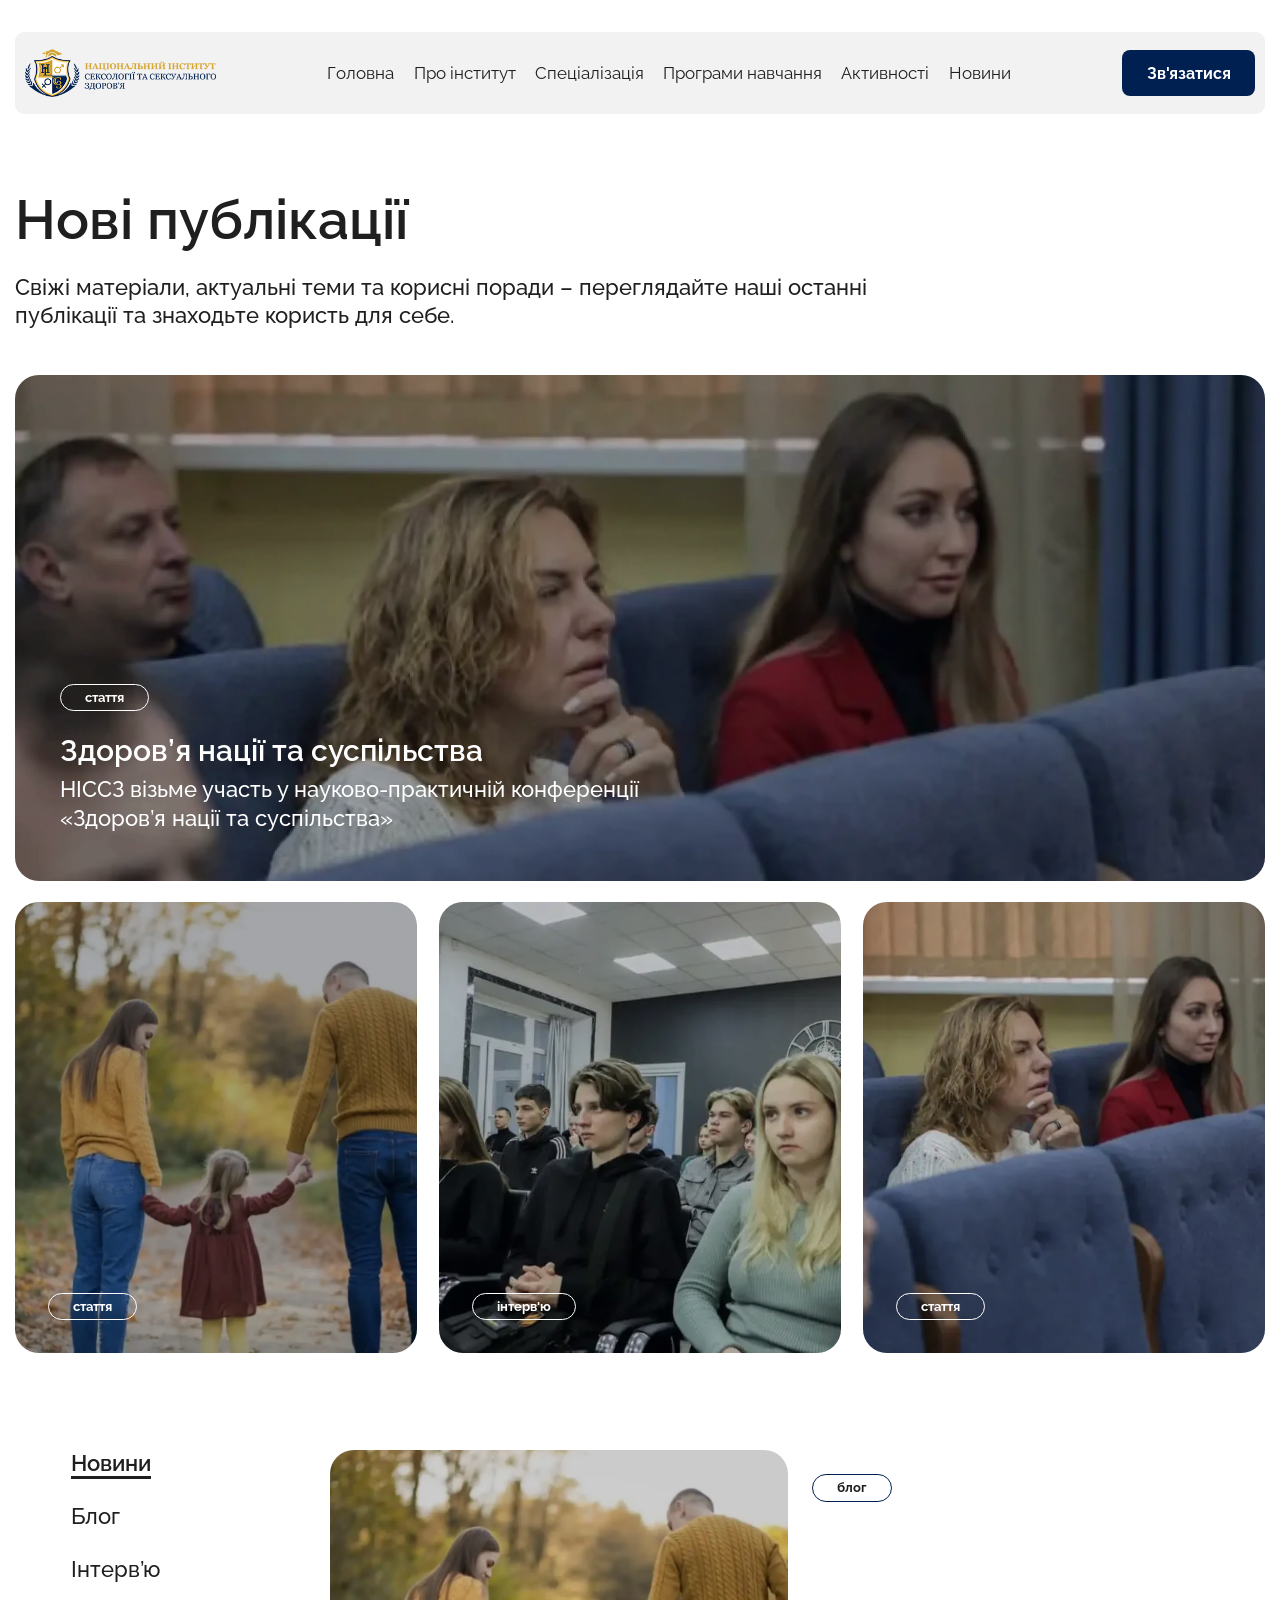
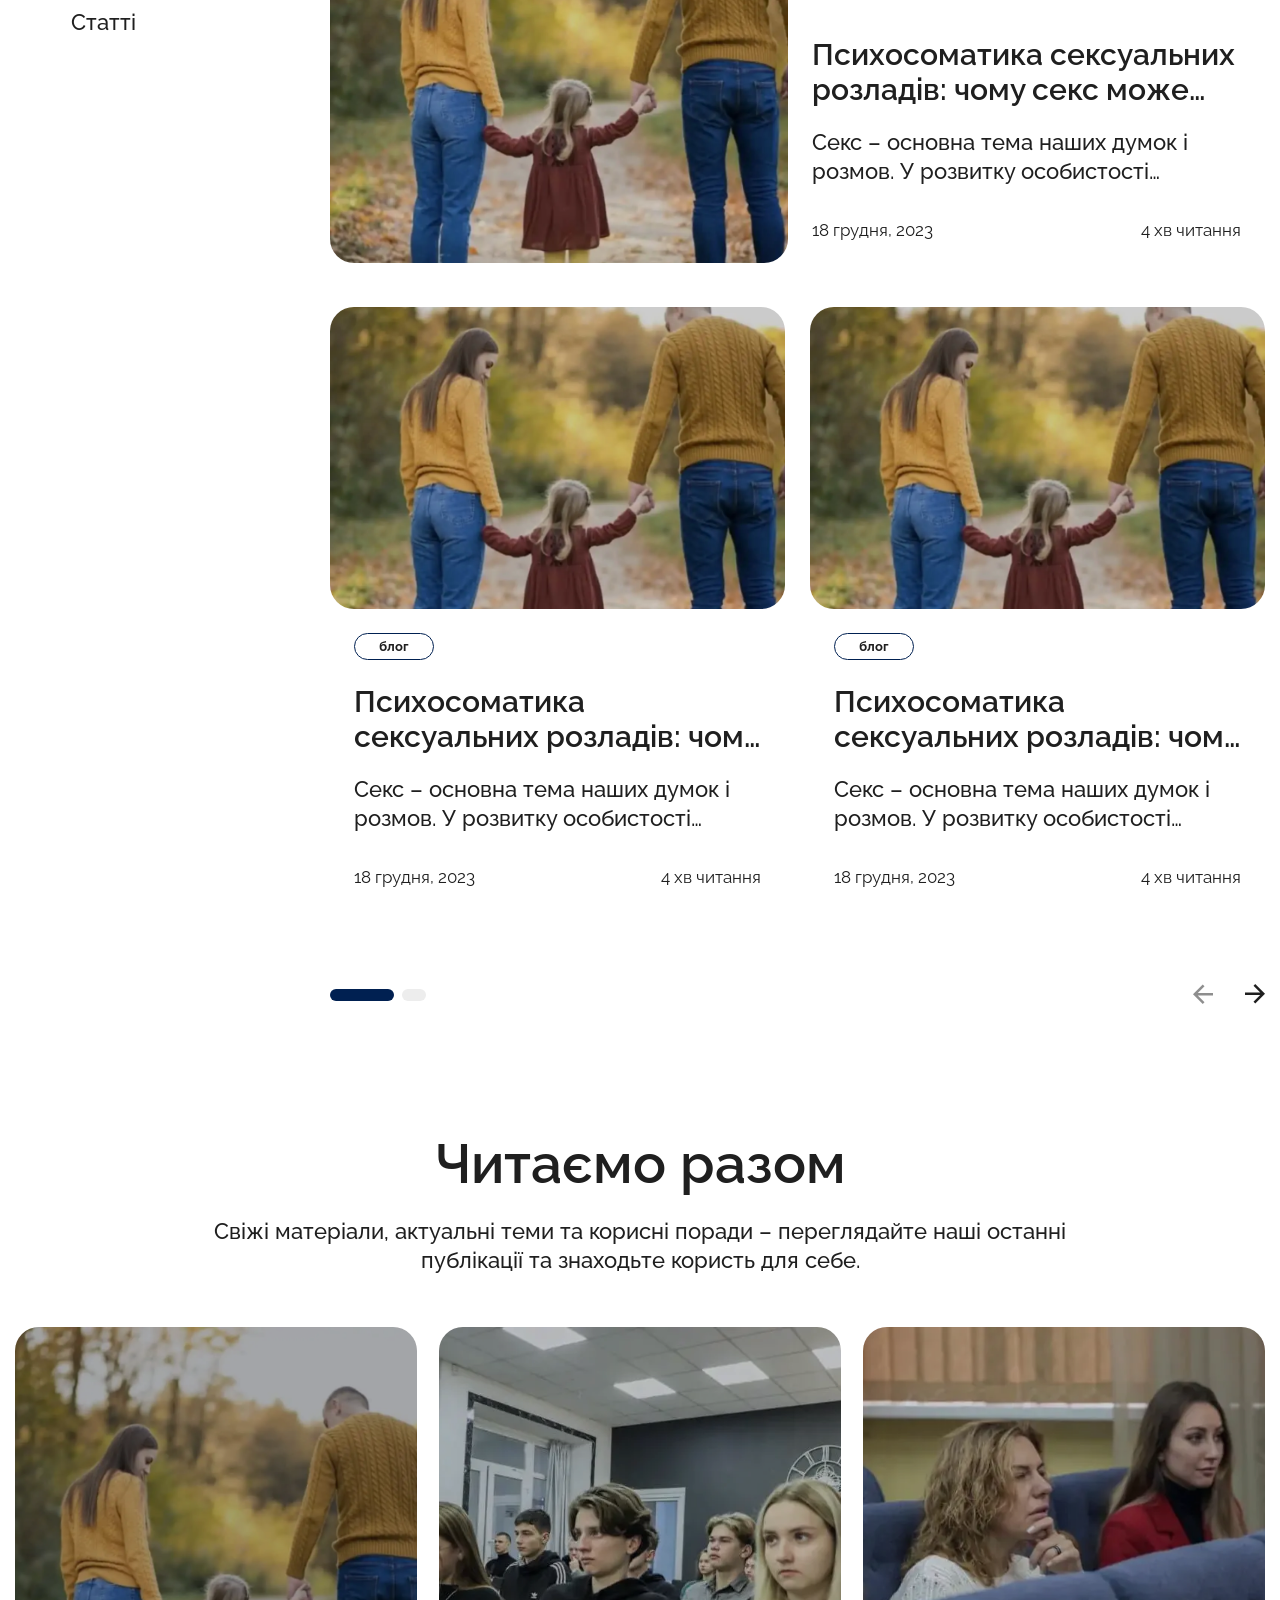
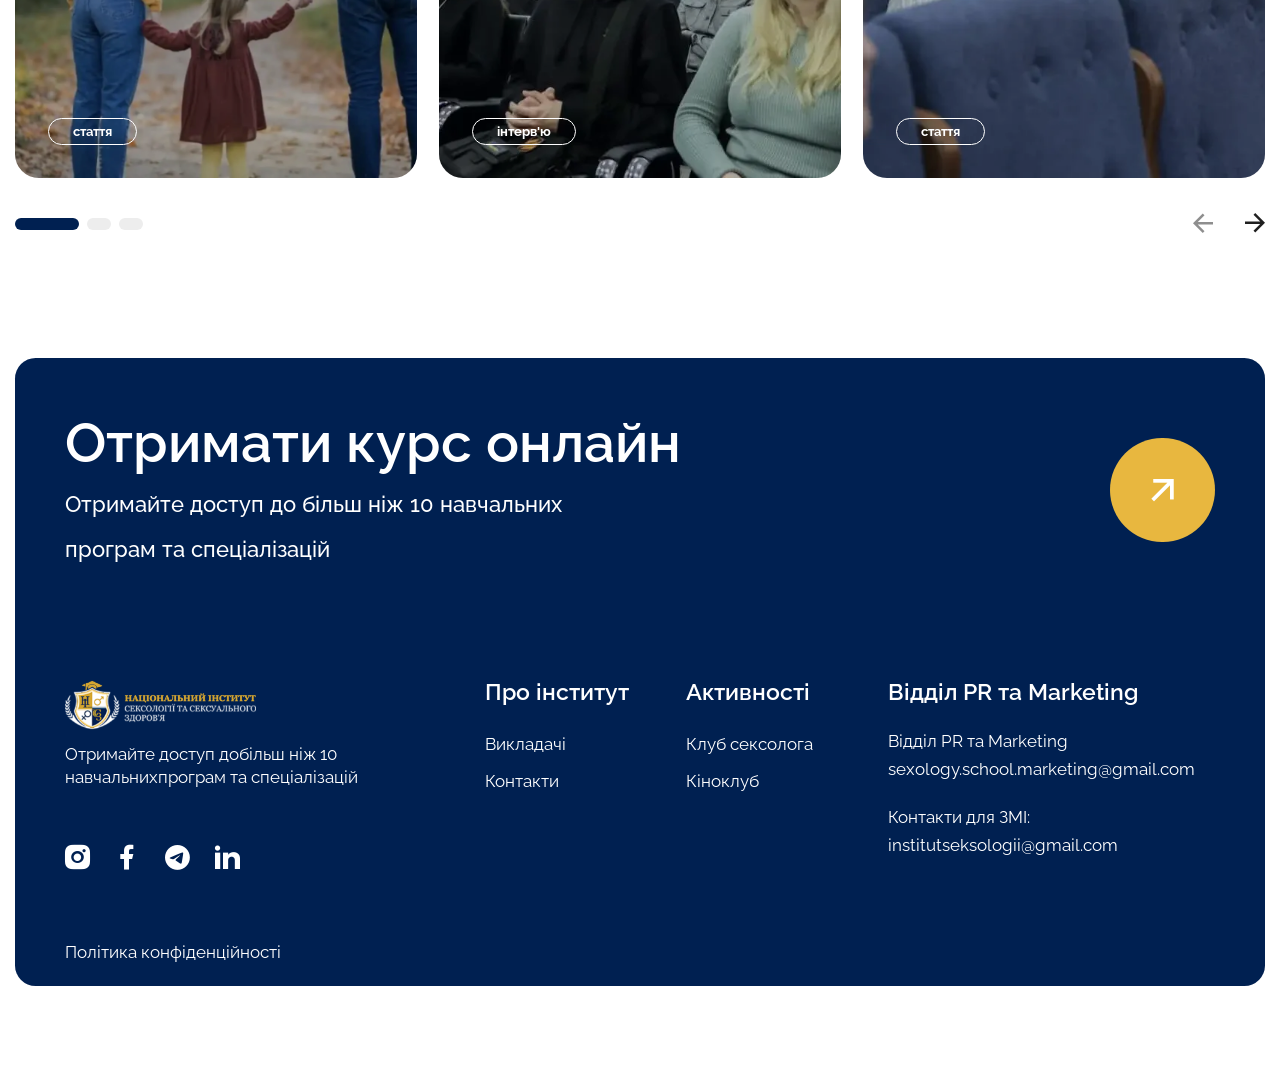
==== general-news.html @ f030a3d9 "Add files via upload" ====
<!DOCTYPE html>
<html lang="uk">

<head>
	<title>Загальні Новини - НАЦІОНАЛЬНИЙ ІНСТИТУТ СЕКСОЛОГІЇ ТА СЕКСУАЛЬНОГО ЗДОРОВЯ</title>
	<meta charset="UTF-8">
	<meta name="format-detection" content="telephone=no">
	<style>
		body {
			opacity: 0;
		}
	</style>
	<link rel="stylesheet" href="css/style.min.css?_v=20250204233136">
	<link rel="shortcut icon" href="favicon.ico">
	<!-- <meta name="robots" content="noindex, nofollow"> -->
	<meta name="viewport" content="width=device-width, initial-scale=1.0">

	<meta name="description" content="Хто ми? Національний Інститут сексології та сексуального здоров`я Про нас Категорії ТОП Спеціалізацій Всі курси Українська школа сексології 15 модулів Переглянути Школа психологічної та сексуальної реабілітації військових 15 модулів Переглянути Школа дитячої та підліткової сексології 8 модулів Переглянути Школа статевого виховання 4 модулі Переглянути Школа парного Консультування 5 модулів Переглянути Школа Тренерів Intim Wellness 5...">
	<meta name="keywords" content="здоров`я, навчання">

	<meta property="og:image" content="img/hero/02.webp">
	<meta property="og:title" content="Головна - НАЦІОНАЛЬНИЙ ІНСТИТУТ СЕКСОЛОГІЇ ТА СЕКСУАЛЬНОГО ЗДОРОВЯ">
	<meta property="og:description" content="Хто ми? Національний Інститут сексології та сексуального здоров`я Про нас Категорії ТОП Спеціалізацій Всі курси Українська школа сексології 15 модулів Переглянути Школа психологічної та сексуальної реабілітації військових 15 модулів Переглянути Школа дитячої та підліткової сексології 8 модулів Переглянути Школа статевого виховання 4 модулі Переглянути Школа парного Консультування 5 модулів Переглянути Школа Тренерів Intim Wellness 5...">
	<meta property="og:type" content="website">
</head>

<body>
	<div class="wrapper">
		<header class="header" data-lp>
			<div class="header__container">
				<div class="header__body">
					<div class="logo">
						<a href="/" class="logo__icon img img--contain">
							<img src="img/logo.svg" alt="Logo">
						</a>
					</div>
					<div class="header__menu menu">
						<nav class="menu__body">
							<ul class="menu__list">
								<li class="menu__item"><a href="/" class="menu__link">Головна</a></li>
								<li class="menu__item"><a href="our-history.html" class="menu__link">Про інститут</a></li>
								<li class="menu__item"><a href="#" class="menu__link">Спеціалізація</a></li>
								<li class="menu__item"><a href="#" class="menu__link">Програми навчання</a></li>
								<li class="menu__item"><a href="#" class="menu__link">Активності</a></li>
								<li class="menu__item"><a href="general-news.html" class="menu__link">Новини</a></li>
							</ul>
						</nav>
					</div>
					<ul class="header__link-list">
						<li data-da=".menu__list,991.98,10"><a aria-label="phone" href="tel:" class="header__link button">Зв'язатися</a></li>
					</ul>
					<button type="button" class="icon-menu" aria-label="icon menu"><span></span></button>
				</div>
			</div>
		</header>
		<main class="general-news">
			<section class="new-publications">
				<div class="new-publications__container">
					<div class="new-publications__body">
						<h1 class="general-news__title title mb-24-16">Нові публікації</h1>
						<div class="general-news__text text mb-48-32">
							<p>Свіжі матеріали, актуальні теми та корисні поради – переглядайте наші останні публікації та знаходьте користь для себе.</p>
						</div>
						<div class="new-publications__items">
							<a href="#" class="general-news__item fb-100">
								<div class="general-news__item-img img">
									<img src="img/new-publications/01.webp" alt="People are listening attentively to the lecture">
								</div>
								<div class="general-news__item-text-content">
									<div class="general-news__item-label label label-white">стаття</div>
									<h4 class="general-news__item-title text text-big text-white">Здоров’я нації та суспільства</h4>
									<div class="general-news__item-text text text-white">
										<p>НІССЗ візьме участь у науково-практичній конференції «Здоров’я нації та суспільства»</p>
									</div>
								</div>
							</a>
							<a href="#" class="general-news__item">
								<div class="general-news__item-img img">
									<img src="img/new-publications/02.webp" alt="Little girl holding hands with mom and dad while walking in park">
								</div>
								<div class="general-news__item-text-content">
									<div class="general-news__item-label label label-white">стаття</div>
								</div>
							</a>
							<a href="#" class="general-news__item">
								<div class="general-news__item-img img">
									<img src="img/new-publications/03.webp" alt="People are listening attentively to the lecture">
								</div>
								<div class="general-news__item-text-content">
									<div class="general-news__item-label label label-white">інтерв'ю</div>
								</div>
							</a>
							<a href="#" class="general-news__item">
								<div class="general-news__item-img img">
									<img src="img/new-publications/04.webp" alt="People are listening attentively to the lecture">
								</div>
								<div class="general-news__item-text-content">
									<div class="general-news__item-label label label-white">стаття</div>
								</div>
							</a>
						</div>
					</div>
				</div>
			</section>
			<div class="categories">
				<div class="categories__container">
					<div class="categories__body">
						<div data-tabs class="categories__tabs">
							<nav data-tabs-titles class="categories__tabs-navigation">
								<button type="button" aria-label="Switch to the News tab" class="categories__tabs-title text _tab-active">Новини</button>
								<button type="button" aria-label="Switch to the Blog tab" class="categories__tabs-title text">Блог</button>
								<button type="button" aria-label="Switch to the Interview tab" class="categories__tabs-title text">Інтерв’ю</button>
								<button type="button" aria-label="Switch to the Articles tab" class="categories__tabs-title text">Статті</button>
							</nav>
							<div data-tabs-body class="categories__tabs-content">
								<div class="categories__tabs-body">
									<div class="categories__slider swiper slide-1">
										<div class="categories__wrapper swiper-wrapper">
											<div class="categories__slide swiper-slide">
												<div class="categories__item">
													<a href="#" class="categories__item-img img">
														<img src="img/new-publications/02.webp" alt="Little girl holding hands with mom and dad while walking in park">
													</a>
													<div class="categories__item-text-content">
														<div class="categories__item-label label">блог</div>
														<a href="#" class="categories__item-title text text-big mb-24-16">Психосоматика сексуальних розладів: чому секс може викликати огиду?</a>
														<div class="categories__item-text text mb-40-24">
															<p>Секс – основна тема наших думок і розмов. У розвитку особистості сексуальне бажання грає ключову роль, секс впритул пов’язаний із</p>
														</div>
														<div class="categories__item-info">
															<div class="categories__item-date">
																<p>18 грудня, 2023</p>
															</div>
															<div class="categories__item-time">
																<p>4 хв читання</p>
															</div>
														</div>
													</div>
												</div>
												<div class="categories__item">
													<a href="#" class="categories__item-img img">
														<img src="img/new-publications/02.webp" alt="Little girl holding hands with mom and dad while walking in park">
													</a>
													<div class="categories__item-text-content">
														<div class="categories__item-label label">блог</div>
														<a href="#" class="categories__item-title text text-big mb-24-16">Психосоматика сексуальних розладів: чому секс може викликати огиду?</a>
														<div class="categories__item-text text mb-40-24">
															<p>Секс – основна тема наших думок і розмов. У розвитку особистості сексуальне бажання грає ключову роль, секс впритул пов’язаний із</p>
														</div>
														<div class="categories__item-info">
															<div class="categories__item-date">
																<p>18 грудня, 2023</p>
															</div>
															<div class="categories__item-time">
																<p>4 хв читання</p>
															</div>
														</div>
													</div>
												</div>
												<div class="categories__item">
													<a href="#" class="categories__item-img img">
														<img src="img/new-publications/02.webp" alt="Little girl holding hands with mom and dad while walking in park">
													</a>
													<div class="categories__item-text-content">
														<div class="categories__item-label label">блог</div>
														<a href="#" class="categories__item-title text text-big mb-24-16">Психосоматика сексуальних розладів: чому секс може викликати огиду?</a>
														<div class="categories__item-text text mb-40-24">
															<p>Секс – основна тема наших думок і розмов. У розвитку особистості сексуальне бажання грає ключову роль, секс впритул пов’язаний із</p>
														</div>
														<div class="categories__item-info">
															<div class="categories__item-date">
																<p>18 грудня, 2023</p>
															</div>
															<div class="categories__item-time">
																<p>4 хв читання</p>
															</div>
														</div>
													</div>
												</div>
											</div>
											<div class="categories__slide swiper-slide">
												<div class="categories__item">
													<a href="#" class="categories__item-img img">
														<img src="img/new-publications/02.webp" alt="Little girl holding hands with mom and dad while walking in park">
													</a>
													<div class="categories__item-text-content">
														<div class="categories__item-label label">блог</div>
														<a href="#" class="categories__item-title text text-big mb-24-16">Психосоматика сексуальних розладів: чому секс може викликати огиду?</a>
														<div class="categories__item-text text mb-40-24">
															<p>Секс – основна тема наших думок і розмов. У розвитку особистості сексуальне бажання грає ключову роль, секс впритул пов’язаний із</p>
														</div>
														<div class="categories__item-info">
															<div class="categories__item-date">
																<p>18 грудня, 2023</p>
															</div>
															<div class="categories__item-time">
																<p>4 хв читання</p>
															</div>
														</div>
													</div>
												</div>
												<div class="categories__item">
													<a href="#" class="categories__item-img img">
														<img src="img/new-publications/02.webp" alt="Little girl holding hands with mom and dad while walking in park">
													</a>
													<div class="categories__item-text-content">
														<div class="categories__item-label label">блог</div>
														<a href="#" class="categories__item-title text text-big mb-24-16">Психосоматика сексуальних розладів: чому секс може викликати огиду?</a>
														<div class="categories__item-text text mb-40-24">
															<p>Секс – основна тема наших думок і розмов. У розвитку особистості сексуальне бажання грає ключову роль, секс впритул пов’язаний із</p>
														</div>
														<div class="categories__item-info">
															<div class="categories__item-date">
																<p>18 грудня, 2023</p>
															</div>
															<div class="categories__item-time">
																<p>4 хв читання</p>
															</div>
														</div>
													</div>
												</div>
												<div class="categories__item">
													<a href="#" class="categories__item-img img">
														<img src="img/new-publications/02.webp" alt="Little girl holding hands with mom and dad while walking in park">
													</a>
													<div class="categories__item-text-content">
														<div class="categories__item-label label">блог</div>
														<a href="#" class="categories__item-title text text-big mb-24-16">Психосоматика сексуальних розладів: чому секс може викликати огиду?</a>
														<div class="categories__item-text text mb-40-24">
															<p>Секс – основна тема наших думок і розмов. У розвитку особистості сексуальне бажання грає ключову роль, секс впритул пов’язаний із</p>
														</div>
														<div class="categories__item-info">
															<div class="categories__item-date">
																<p>18 грудня, 2023</p>
															</div>
															<div class="categories__item-time">
																<p>4 хв читання</p>
															</div>
														</div>
													</div>
												</div>
											</div>
										</div>
										<div class="swiper-actions">
											<div class="swiper-pagination main"></div>
											<div class="swiper__buttons">
												<button type="button" aria-label="Previous slide button" class="swiper-button-prev icon-slider-arrow"></button>
												<button type="button" aria-label="Next slide button" class="swiper-button-next icon-slider-arrow"></button>
											</div>
										</div>
									</div>
								</div>
								<div class="categories__tabs-body">
									Вміст другого таба
								</div>
								<div class="categories__tabs-body">
									Вміст третього таба
								</div>
								<div class="categories__tabs-body">
									Вміст четвертого таба
								</div>
							</div>
						</div>
					</div>
				</div>
			</div>
			<section class="read-together">
				<div class="read-together__container">
					<div class="read-together__body">
						<h2 class="general-news__title title title-center mb-24-16">Читаємо разом</h2>
						<div class="general-news__text text text-center mb-56-40">
							<p>Свіжі матеріали, актуальні теми та корисні поради – переглядайте наші останні публікації та знаходьте користь для себе.</p>
						</div>
						<div class="read-together__slider swiper slide-1">
							<div class="read-together__wrapper swiper-wrapper">
								<div class="read-together__slide swiper-slide">
									<a href="#" class="general-news__item">
										<div class="general-news__item-img img">
											<img src="img/new-publications/02.webp" alt="Little girl holding hands with mom and dad while walking in park">
										</div>
										<div class="general-news__item-text-content">
											<div class="general-news__item-label label label-white">стаття</div>
										</div>
									</a>
									<a href="#" class="general-news__item">
										<div class="general-news__item-img img">
											<img src="img/new-publications/03.webp" alt="People are listening attentively to the lecture">
										</div>
										<div class="general-news__item-text-content">
											<div class="general-news__item-label label label-white">інтерв'ю</div>
										</div>
									</a>
									<a href="#" class="general-news__item">
										<div class="general-news__item-img img">
											<img src="img/new-publications/04.webp" alt="People are listening attentively to the lecture">
										</div>
										<div class="general-news__item-text-content">
											<div class="general-news__item-label label label-white">стаття</div>
										</div>
									</a>
								</div>
								<div class="read-together__slide swiper-slide">
									<a href="#" class="general-news__item">
										<div class="general-news__item-img img">
											<img src="img/new-publications/04.webp" alt="People are listening attentively to the lecture">
										</div>
										<div class="general-news__item-text-content">
											<div class="general-news__item-label label label-white">стаття</div>
										</div>
									</a>
									<a href="#" class="general-news__item">
										<div class="general-news__item-img img">
											<img src="img/new-publications/02.webp" alt="Little girl holding hands with mom and dad while walking in park">
										</div>
										<div class="general-news__item-text-content">
											<div class="general-news__item-label label label-white">стаття</div>
										</div>
									</a>
									<a href="#" class="general-news__item">
										<div class="general-news__item-img img">
											<img src="img/new-publications/03.webp" alt="People are listening attentively to the lecture">
										</div>
										<div class="general-news__item-text-content">
											<div class="general-news__item-label label label-white">інтерв'ю</div>
										</div>
									</a>
								</div>
								<div class="read-together__slide swiper-slide">
									<a href="#" class="general-news__item">
										<div class="general-news__item-img img">
											<img src="img/new-publications/03.webp" alt="People are listening attentively to the lecture">
										</div>
										<div class="general-news__item-text-content">
											<div class="general-news__item-label label label-white">стаття</div>
										</div>
									</a>
									<a href="#" class="general-news__item">
										<div class="general-news__item-img img">
											<img src="img/new-publications/04.webp" alt="People are listening attentively to the lecture">
										</div>
										<div class="general-news__item-text-content">
											<div class="general-news__item-label label label-white">стаття</div>
										</div>
									</a>
									<a href="#" class="general-news__item">
										<div class="general-news__item-img img">
											<img src="img/new-publications/02.webp" alt="Little girl holding hands with mom and dad while walking in park">
										</div>
										<div class="general-news__item-text-content">
											<div class="general-news__item-label label label-white">інтерв'ю</div>
										</div>
									</a>
								</div>
							</div>
							<div class="swiper-actions">
								<div class="swiper-pagination main"></div>
								<div class="swiper__buttons">
									<button type="button" aria-label="Previous slide button" class="swiper-button-prev icon-slider-arrow"></button>
									<button type="button" aria-label="Next slide button" class="swiper-button-next icon-slider-arrow"></button>
								</div>
							</div>
						</div>
					</div>
				</div>
			</section>
		</main>
		<footer class="footer" data-watch data-watch-once data-watch-threshold="0.3">
			<div class="footer__container">
				<div class="footer__body">
					<div class="footer__top">
						<a href="" aria-label="The link is an icon where you can get the course online" class="footer__top-button button arrow icon-arrow"></a>
						<a href="" aria-label="Get the course online" class="footer__top-title title title-white mb-16">
							<span>Отримати</span>
							<span>курс</span>
							<span>онлайн</span>
						</a>
						<div class="footer__top-text text text-white mb-16">
							<p>Отримайте доступ до</p>
							<p>більш ніж 10 навчальних</p>
							<p>програм та спеціалізацій</p>
						</div>
					</div>
					<div class="footer__row">
						<div class="footer__column">
							<div class="footer__logo logo mb-12">
								<a href="/" class="logo__icon img img--contain">
									<img src="img/logo-light.svg" alt="Logo">
								</a>
							</div>
							<div class="footer__text">
								<p><span>Отримайте доступ добільш ніж 10 навчальних</span><span>програм та спеціалізацій</span></p>
							</div>
							<ul class="footer__socials mb-12">
								<li class="footer__socials-item"><a href="" aria-label="Link icon that leads to our Instagram page" class="footer__socials-link icon-instagram"></a></li>
								<li class="footer__socials-item"><a href="" aria-label="Link icon that leads to our Facebook page" class="footer__socials-link icon-facebook"></a></li>
								<li class="footer__socials-item"><a href="" aria-label="Link icon that leads to our Telegram page" class="footer__socials-link icon-telegram"></a></li>
								<li class="footer__socials-item"><a href="" aria-label="Link icon that leads to our Linkedin page" class="footer__socials-link icon-linkedin"></a></li>
							</ul>
						</div>
						<div class="footer__column">
							<h4 class="footer__column-title">Про інститут</h4>
							<ul class="footer__list">
								<li class="footer__list-item">
									<a href="team.html" class="footer__list-link">Викладачі</a>
								</li>
								<li class="footer__list-item">
									<a href="" class="footer__list-link">Контакти</a>
								</li>
							</ul>
						</div>
						<div class="footer__column">
							<h4 class="footer__column-title">Активності</h4>
							<ul class="footer__list">
								<li class="footer__list-item">
									<a href="" class="footer__list-link">Клуб сексолога</a>
								</li>
								<li class="footer__list-item">
									<a href="" class="footer__list-link">Кіноклуб</a>
								</li>
							</ul>
						</div>
						<div class="footer__column">
							<h4 class="footer__column-title">Відділ PR та Marketing</h4>
							<ul class="footer__list">
								<li class="footer__list-item">
									<ul class="footer__sub-list">
										<li class="footer__sub-list-item">Відділ PR та Marketing</li>
										<li class="footer__sub-list-item">
											<a class="footer__sub-link" href="mailto:sexology.school.marketing@gmail.com">sexology.school.marketing@gmail.com</a>
										</li>
									</ul>
									<ul class="footer__sub-list">
										<li class="footer__sub-list-item">Контакти для ЗМІ:</li>
										<li class="footer__sub-list-item">
											<a class="footer__sub-link" href="mailto:institutseksologii@gmail.com">institutseksologii@gmail.com</a>
										</li>
									</ul>
								</li>
							</ul>
						</div>
					</div>
					<div class="footer__bottom">
						<p>Політика конфіденційності</p>
					</div>
				</div>
			</div>
		</footer>
	</div>
	<script src="js/app.min.js?_v=20250204233136"></script>
</body>

</html>
---- css/style.min.css ----
@font-face{font-family:icons;font-display:swap;src:url(../fonts/icons.woff2) format("woff2");font-weight:400;font-style:normal}@font-face{font-family:Raleway;font-display:swap;src:url(../fonts/Raleway-Bold.woff2) format("woff2");font-weight:700;font-style:normal}@font-face{font-family:Raleway;font-display:swap;src:url(../fonts/Raleway-SemiBold.woff2) format("woff2");font-weight:600;font-style:normal}@font-face{font-family:Raleway;font-display:swap;src:url(../fonts/Raleway-Medium.woff2) format("woff2");font-weight:500;font-style:normal}@font-face{font-family:Raleway;font-display:swap;src:url(../fonts/Raleway-Regular.woff2) format("woff2");font-weight:400;font-style:normal}.checked::before,[class*=icon-]::before{font-family:icons;font-style:normal;font-weight:400;font-variant:normal;text-transform:none;line-height:1;-webkit-font-smoothing:antialiased;-moz-osx-font-smoothing:grayscale}.icon-arrow:before{content:""}.icon-checked:before{content:""}.icon-facebook:before{content:""}.icon-instagram:before{content:""}.icon-linkedin:before{content:""}.icon-slider-arrow:before{content:""}.icon-telegram:before{content:""}.icon-star:before{content:""}:root{--white:#FFFFFF;--main:#002051;--accent:#E8B73F;--neutral:#EDEDED;--neutral-10:#FFFFFF;--neutral-20:#F2F2F2;--neutral-30:#EDEDED;--neutral-40:#B2B2B2;--neutral-50:#8E8E8E;--neutral-80:#616161;--neutral-100:#191919;--success:#63AB24;--danger:#DE3F26;--text-dark:#1F1F1F;--text-light:#ffffff;--filter-dark-20:rgba(4, 14, 29, 0.2);--filter-dark-40:rgba(0, 0, 0, 0.4);--filter-dark-50:rgba(0, 0, 0, 0.5);--filter-purple-50:rgba(0, 32, 81, 0.5);--shadow-menu:rgba(4, 14, 29, 0.25)}*{padding:0;margin:0;border:0}*,*::after,*::before{box-sizing:border-box}*::after,*::before{display:inline-block}body,html{height:100%;min-width:320px}body{color:var(--text-dark);line-height:1;font-family:Raleway;font-size:1.125rem;-ms-text-size-adjust:100%;-moz-text-size-adjust:100%;-webkit-text-size-adjust:100%;-webkit-font-smoothing:antialiased;-moz-osx-font-smoothing:grayscale}button,input,textarea{font-family:Raleway;font-size:inherit;line-height:inherit;color:inherit;background-color:rgba(0,0,0,0)}input,textarea{width:100%}label{display:inline-block}button,option,select{cursor:pointer}a{display:inline-block;color:inherit;text-decoration:none}ul li{list-style:none}img{vertical-align:top}h1,h2,h3,h4,h5,h6{font-weight:inherit;font-size:inherit}body{background-color:var(--white);cursor:default}.lock body{overflow:hidden;touch-action:none;-ms-scroll-chaining:none;overscroll-behavior:none}.loaded body{opacity:1;transition:opacity .2s}.wrapper{min-height:100%;display:flex;flex-direction:column;overflow:hidden}@supports (overflow:clip){.wrapper{overflow:clip}}.wrapper>main{flex:1 1 auto}.wrapper>*{min-width:0}[class*=__container]{max-width:103.875rem;margin:0 auto;padding:0 .9375rem}[class*="--gc"]{display:grid;min-width:0;grid-template-columns:.9375rem 1fr minmax(auto,102rem) 1fr .9375rem}[class*="--gc"]>*{min-width:0;grid-column:3/4}.button{display:inline-flex;justify-content:center;border-radius:.5rem;text-align:center;background-color:var(--main);color:var(--text-light);font-weight:700;line-height:166.666667%;transition:background-color .4s,color .4s}.button.white{background-color:var(--white);color:var(--text-dark)}.button.white-main{background-color:var(--white);color:var(--text-dark)}.button.arrow{aspect-ratio:1;flex-shrink:0;border-radius:50%;overflow:hidden;display:flex;align-items:center;justify-content:center;background-color:var(--accent)}.menu__body{height:100%;border-radius:0 0 .75rem .75rem}.menu__list{display:flex;flex-wrap:wrap;justify-content:flex-end;align-items:center}.menu__list li:has(.button){margin-top:1.53125rem}.menu__item{height:100%;position:relative}.menu__item::after{content:"";position:absolute;left:0;bottom:0;width:100%;background-color:var(--main);height:.25rem;-webkit-transform:translateY(110%);transform:translateY(110%);transition:-webkit-transform .3s;transition:transform .3s;transition:transform .3s,-webkit-transform .3s}.menu__item.active{pointer-events:none;font-weight:700}.menu__item.active::after{-webkit-transform:translateY(0);transform:translateY(0)}.menu__link{line-height:133.333333%;padding-block:1.875rem;transition:all .3s}.icon-menu{display:none}.ibg{width:100%;height:100%;-o-object-fit:cover;object-fit:cover}.ibg--top{-o-object-position:top;object-position:top}.ibg--bottom{-o-object-position:bottom;object-position:bottom}.ibg--left{-o-object-position:left;object-position:left}.ibg--right{-o-object-position:right;object-position:right}.ibg--contain{-o-object-fit:contain;object-fit:contain}.img img{width:100%;height:100%;-o-object-fit:cover;object-fit:cover}.img--contain img{-o-object-fit:contain;object-fit:contain}.img--top img{-o-object-position:top;object-position:top}.img--bottom img{-o-object-position:bottom;object-position:bottom}.img--left img{-o-object-position:left;object-position:left}.img--right img{-o-object-position:right;object-position:right}.logo{flex-shrink:0;width:12.6875rem;aspect-ratio:203/55;align-content:center;position:relative;z-index:1}.title{color:var(--text-dark);line-height:117.1875%;font-weight:600}.title-large{line-height:150%}.title-big{line-height:117.708333%}.title-center{text-align:center;margin-inline:auto}.title-white{color:var(--text-light)}.text{color:var(--text-dark);font-weight:500;line-height:133.333333%}.text p:not(:last-child){margin-bottom:1rem}.text-big{font-weight:600;line-height:118.75%}.text-center{margin-inline:auto;text-align:center}.text-white{color:var(--text-light)}.list{display:grid;gap:1rem}.list__item{display:flex;align-items:center;height:-webkit-fit-content;height:-moz-fit-content;height:fit-content}.checked::before{content:"";display:inline-flex;align-items:center;justify-content:center;align-self:flex-start;flex-shrink:0;aspect-ratio:1;border-radius:50%;overflow:hidden;color:var(--white)}.checked-main::before{background-color:var(--main)}.checked-accent::before{background-color:var(--accent)}.label{max-width:-webkit-fit-content;max-width:-moz-fit-content;max-width:fit-content;border-radius:2rem;padding:.25rem 1.5rem;border:.0625rem solid var(--main);font-weight:700;line-height:128.571429%;text-align:center;color:var(--text-dark)}.label-center{margin-inline:auto}.label-white{color:var(--text-light);border:.0625rem solid var(--neutral-10)}.label-red{color:var(--danger);border:.0625rem solid var(--danger)}.card{position:relative;overflow:hidden}.card.pd-inl-24{padding-inline:.625rem}.card.pd-inl-36{padding-inline:.625rem}.card.pd-inl-40{padding-inline:.625rem}.card.main{background-color:var(--main)}.card.accent{background-color:var(--accent)}.card.accent .card__text-content{background-color:var(--neutral-100);position:relative}.card.accent .card__text-content::before{content:"";position:absolute;z-index:-1;top:0;left:0;width:100%;height:100%;background-color:var(--accent)}.card.border-accent{border:.0625rem solid var(--accent)}.card.white{background-color:var(--neutral-10)}.card-wrapper:has(.review-author) .card{border-bottom-right-radius:0}.card__text-content{position:relative;z-index:1;text-align:start;height:100%;display:flex;flex-direction:column;align-items:flex-start}.card__text-content>*:last-child:not(:only-child){margin-top:auto}.card__decor{position:absolute;top:0;right:0;z-index:-1;height:100%;width:30%;aspect-ratio:1}.card__decor img{-o-object-position:top;object-position:top}.card__img{position:absolute;top:0;left:0;height:100%;width:100%}.card__img::after{content:"";position:absolute;top:0;left:0;height:100%;width:100%}.card__img.filter-dark-20::after{background-color:var(--filter-dark-20)}.card__img.filter-dark-40::after{background-color:var(--filter-dark-40)}.card__img.filter-dark-50::after{background-color:var(--filter-dark-50)}.card__img.filter-purple-50::after{background-color:var(--filter-purple-50)}.review-author{display:flex;width:100%}.review-author__img{position:relative;height:-webkit-fit-content;height:-moz-fit-content;height:fit-content;flex-shrink:0;border-radius:50%;aspect-ratio:1;background-color:var(--white);width:4.375rem}.review-author__img::after{content:"";position:absolute;z-index:-1;top:-50%;left:50%;width:100%;aspect-ratio:1;background-color:var(--main)}.review-author__img img{border-radius:50%}.review-author__text-content{width:100%;display:flex;align-items:center;gap:.875rem;justify-content:space-between;align-items:flex-end;background-color:var(--main);padding-inline:.625rem}.review-author__name{height:-webkit-fit-content;height:-moz-fit-content;height:fit-content;word-break:break-all;min-width:4.75rem}.review-author__icons{display:flex;gap:.46875rem}.review-author__icon{color:var(--white);line-height:133.333333%}.review-author__icon.disabled{opacity:.5}.cta__body .card{display:flex}.cta__body .card__title{max-width:40.625rem}.cta__actions{flex-shrink:0}.cta__buttons{display:flex;justify-content:center;flex-wrap:wrap;gap:1rem}.swiper-actions{display:flex;-webkit-column-gap:.9375rem;-moz-column-gap:.9375rem;column-gap:.9375rem}.swiper-actions:has(.swiper-pagination-lock){display:none}.swiper-pagination{flex-grow:1;display:flex;flex-wrap:wrap;-webkit-column-gap:.5rem;-moz-column-gap:.5rem;column-gap:.5rem;row-gap:.625rem;align-self:flex-end}.swiper-pagination.main{align-self:center}.reverse .swiper-pagination{justify-content:flex-end}.swiper-pagination-lock{display:none}.swiper-pagination-bullet{width:1.5rem;height:.75rem;border-radius:1rem;background-color:var(--neutral-30);transition:width .4s,background-color .4s;cursor:pointer}.swiper-pagination-bullet-active{cursor:default;width:4rem;background-color:var(--accent)}.main .swiper-pagination-bullet-active{background-color:var(--main)}.swiper__buttons{display:flex;gap:2rem}.swiper-button-prev{transition:opacity .4s}.swiper-button-prev::before{font-size:1.25rem}.swiper-button-next{transition:opacity .4s;-webkit-transform:rotate(180deg) translateY(2px);transform:rotate(180deg) translateY(2px)}.swiper-button-next::before{font-size:1.25rem}.swiper-button-disabled{pointer-events:none;opacity:.5}.mb-12:not(:last-child){margin-bottom:.75rem}.mb-16:not(:last-child){margin-bottom:1rem}.mb-24:not(:last-child){margin-bottom:1.5rem}.mb-52:not(:last-child){margin-bottom:3.25rem}.header{position:fixed;top:.625rem;left:0;width:100%;z-index:100;opacity:0;font-size:1.125rem}.loaded .header{transition:opacity .7s,top .7s;opacity:1;top:2rem}.header._header-scroll{top:.3125rem;transition:opacity .4s,top .4s}.header__body{position:relative;display:flex;gap:.625rem;justify-content:space-between;background-color:var(--neutral-20);border-radius:.5625rem}.header__link-list{align-content:center}.footer{color:var(--text-light)}.footer__body{background-color:var(--main);padding-bottom:1.5rem}.footer__top-title{display:block;max-width:45rem;transition:color .4s}.footer__top-title>*{display:inline-block;opacity:0;-webkit-transform:translateY(-2rem);transform:translateY(-2rem)}._watcher-view .footer__top-title>*:nth-child(1){transition:opacity .6s,-webkit-transform .6s;transition:opacity .6s,transform .6s;transition:opacity .6s,transform .6s,-webkit-transform .6s;opacity:1;-webkit-transform:translateY(0);transform:translateY(0);transition-delay:0s}._watcher-view .footer__top-title>*:nth-child(2){transition:opacity .6s,-webkit-transform .6s;transition:opacity .6s,transform .6s;transition:opacity .6s,transform .6s,-webkit-transform .6s;opacity:1;-webkit-transform:translateY(0);transform:translateY(0);transition-delay:.1s}._watcher-view .footer__top-title>*:nth-child(3){transition:opacity .6s,-webkit-transform .6s;transition:opacity .6s,transform .6s;transition:opacity .6s,transform .6s,-webkit-transform .6s;opacity:1;-webkit-transform:translateY(0);transform:translateY(0);transition-delay:.2s}._watcher-view .footer__top-title>*:nth-child(4){transition:opacity .6s,-webkit-transform .6s;transition:opacity .6s,transform .6s;transition:opacity .6s,transform .6s,-webkit-transform .6s;opacity:1;-webkit-transform:translateY(0);transform:translateY(0);transition-delay:.3s}._watcher-view .footer__top-title>*:nth-child(5){transition:opacity .6s,-webkit-transform .6s;transition:opacity .6s,transform .6s;transition:opacity .6s,transform .6s,-webkit-transform .6s;opacity:1;-webkit-transform:translateY(0);transform:translateY(0);transition-delay:.4s}._watcher-view .footer__top-title>*:nth-child(6){transition:opacity .6s,-webkit-transform .6s;transition:opacity .6s,transform .6s;transition:opacity .6s,transform .6s,-webkit-transform .6s;opacity:1;-webkit-transform:translateY(0);transform:translateY(0);transition-delay:.5s}._watcher-view .footer__top-title>*:nth-child(7){transition:opacity .6s,-webkit-transform .6s;transition:opacity .6s,transform .6s;transition:opacity .6s,transform .6s,-webkit-transform .6s;opacity:1;-webkit-transform:translateY(0);transform:translateY(0);transition-delay:.6s}._watcher-view .footer__top-title>*:nth-child(8){transition:opacity .6s,-webkit-transform .6s;transition:opacity .6s,transform .6s;transition:opacity .6s,transform .6s,-webkit-transform .6s;opacity:1;-webkit-transform:translateY(0);transform:translateY(0);transition-delay:.7s}._watcher-view .footer__top-title>*:nth-child(9){transition:opacity .6s,-webkit-transform .6s;transition:opacity .6s,transform .6s;transition:opacity .6s,transform .6s,-webkit-transform .6s;opacity:1;-webkit-transform:translateY(0);transform:translateY(0);transition-delay:.8s}._watcher-view .footer__top-title>*:nth-child(10){transition:opacity .6s,-webkit-transform .6s;transition:opacity .6s,transform .6s;transition:opacity .6s,transform .6s,-webkit-transform .6s;opacity:1;-webkit-transform:translateY(0);transform:translateY(0);transition-delay:.9s}._watcher-view .footer__top-title>*:nth-child(11){transition:opacity .6s,-webkit-transform .6s;transition:opacity .6s,transform .6s;transition:opacity .6s,transform .6s,-webkit-transform .6s;opacity:1;-webkit-transform:translateY(0);transform:translateY(0);transition-delay:1s}._watcher-view .footer__top-title>*:nth-child(12){transition:opacity .6s,-webkit-transform .6s;transition:opacity .6s,transform .6s;transition:opacity .6s,transform .6s,-webkit-transform .6s;opacity:1;-webkit-transform:translateY(0);transform:translateY(0);transition-delay:1.1s}._watcher-view .footer__top-title>*:nth-child(13){transition:opacity .6s,-webkit-transform .6s;transition:opacity .6s,transform .6s;transition:opacity .6s,transform .6s,-webkit-transform .6s;opacity:1;-webkit-transform:translateY(0);transform:translateY(0);transition-delay:1.2s}._watcher-view .footer__top-title>*:nth-child(14){transition:opacity .6s,-webkit-transform .6s;transition:opacity .6s,transform .6s;transition:opacity .6s,transform .6s,-webkit-transform .6s;opacity:1;-webkit-transform:translateY(0);transform:translateY(0);transition-delay:1.3s}._watcher-view .footer__top-title>*:nth-child(15){transition:opacity .6s,-webkit-transform .6s;transition:opacity .6s,transform .6s;transition:opacity .6s,transform .6s,-webkit-transform .6s;opacity:1;-webkit-transform:translateY(0);transform:translateY(0);transition-delay:1.4s}._watcher-view .footer__top-title>*:nth-child(16){transition:opacity .6s,-webkit-transform .6s;transition:opacity .6s,transform .6s;transition:opacity .6s,transform .6s,-webkit-transform .6s;opacity:1;-webkit-transform:translateY(0);transform:translateY(0);transition-delay:1.5s}._watcher-view .footer__top-title>*:nth-child(17){transition:opacity .6s,-webkit-transform .6s;transition:opacity .6s,transform .6s;transition:opacity .6s,transform .6s,-webkit-transform .6s;opacity:1;-webkit-transform:translateY(0);transform:translateY(0);transition-delay:1.6s}._watcher-view .footer__top-title>*:nth-child(18){transition:opacity .6s,-webkit-transform .6s;transition:opacity .6s,transform .6s;transition:opacity .6s,transform .6s,-webkit-transform .6s;opacity:1;-webkit-transform:translateY(0);transform:translateY(0);transition-delay:1.7s}._watcher-view .footer__top-title>*:nth-child(19){transition:opacity .6s,-webkit-transform .6s;transition:opacity .6s,transform .6s;transition:opacity .6s,transform .6s,-webkit-transform .6s;opacity:1;-webkit-transform:translateY(0);transform:translateY(0);transition-delay:1.8s}._watcher-view .footer__top-title>*:nth-child(20){transition:opacity .6s,-webkit-transform .6s;transition:opacity .6s,transform .6s;transition:opacity .6s,transform .6s,-webkit-transform .6s;opacity:1;-webkit-transform:translateY(0);transform:translateY(0);transition-delay:1.9s}.footer__top-text{max-width:40.625rem}.footer__top-text>*{display:inline-block;opacity:0;-webkit-transform:translate(-1rem,0);transform:translate(-1rem,0)}._watcher-view .footer__top-text>*:nth-child(1){transition:opacity .6s,-webkit-transform .6s;transition:opacity .6s,transform .6s;transition:opacity .6s,transform .6s,-webkit-transform .6s;opacity:1;-webkit-transform:translate(0,0);transform:translate(0,0);transition-delay:.2s}._watcher-view .footer__top-text>*:nth-child(2){transition:opacity .6s,-webkit-transform .6s;transition:opacity .6s,transform .6s;transition:opacity .6s,transform .6s,-webkit-transform .6s;opacity:1;-webkit-transform:translate(0,0);transform:translate(0,0);transition-delay:.3s}._watcher-view .footer__top-text>*:nth-child(3){transition:opacity .6s,-webkit-transform .6s;transition:opacity .6s,transform .6s;transition:opacity .6s,transform .6s,-webkit-transform .6s;opacity:1;-webkit-transform:translate(0,0);transform:translate(0,0);transition-delay:.4s}._watcher-view .footer__top-text>*:nth-child(4){transition:opacity .6s,-webkit-transform .6s;transition:opacity .6s,transform .6s;transition:opacity .6s,transform .6s,-webkit-transform .6s;opacity:1;-webkit-transform:translate(0,0);transform:translate(0,0);transition-delay:.5s}._watcher-view .footer__top-text>*:nth-child(5){transition:opacity .6s,-webkit-transform .6s;transition:opacity .6s,transform .6s;transition:opacity .6s,transform .6s,-webkit-transform .6s;opacity:1;-webkit-transform:translate(0,0);transform:translate(0,0);transition-delay:.6s}._watcher-view .footer__top-text>*:nth-child(6){transition:opacity .6s,-webkit-transform .6s;transition:opacity .6s,transform .6s;transition:opacity .6s,transform .6s,-webkit-transform .6s;opacity:1;-webkit-transform:translate(0,0);transform:translate(0,0);transition-delay:.7s}._watcher-view .footer__top-text>*:nth-child(7){transition:opacity .6s,-webkit-transform .6s;transition:opacity .6s,transform .6s;transition:opacity .6s,transform .6s,-webkit-transform .6s;opacity:1;-webkit-transform:translate(0,0);transform:translate(0,0);transition-delay:.8s}._watcher-view .footer__top-text>*:nth-child(8){transition:opacity .6s,-webkit-transform .6s;transition:opacity .6s,transform .6s;transition:opacity .6s,transform .6s,-webkit-transform .6s;opacity:1;-webkit-transform:translate(0,0);transform:translate(0,0);transition-delay:.9s}._watcher-view .footer__top-text>*:nth-child(9){transition:opacity .6s,-webkit-transform .6s;transition:opacity .6s,transform .6s;transition:opacity .6s,transform .6s,-webkit-transform .6s;opacity:1;-webkit-transform:translate(0,0);transform:translate(0,0);transition-delay:1s}._watcher-view .footer__top-text>*:nth-child(10){transition:opacity .6s,-webkit-transform .6s;transition:opacity .6s,transform .6s;transition:opacity .6s,transform .6s,-webkit-transform .6s;opacity:1;-webkit-transform:translate(0,0);transform:translate(0,0);transition-delay:1.1s}._watcher-view .footer__top-text>*:nth-child(11){transition:opacity .6s,-webkit-transform .6s;transition:opacity .6s,transform .6s;transition:opacity .6s,transform .6s,-webkit-transform .6s;opacity:1;-webkit-transform:translate(0,0);transform:translate(0,0);transition-delay:1.2s}._watcher-view .footer__top-text>*:nth-child(12){transition:opacity .6s,-webkit-transform .6s;transition:opacity .6s,transform .6s;transition:opacity .6s,transform .6s,-webkit-transform .6s;opacity:1;-webkit-transform:translate(0,0);transform:translate(0,0);transition-delay:1.3s}._watcher-view .footer__top-text>*:nth-child(13){transition:opacity .6s,-webkit-transform .6s;transition:opacity .6s,transform .6s;transition:opacity .6s,transform .6s,-webkit-transform .6s;opacity:1;-webkit-transform:translate(0,0);transform:translate(0,0);transition-delay:1.4s}._watcher-view .footer__top-text>*:nth-child(14){transition:opacity .6s,-webkit-transform .6s;transition:opacity .6s,transform .6s;transition:opacity .6s,transform .6s,-webkit-transform .6s;opacity:1;-webkit-transform:translate(0,0);transform:translate(0,0);transition-delay:1.5s}._watcher-view .footer__top-text>*:nth-child(15){transition:opacity .6s,-webkit-transform .6s;transition:opacity .6s,transform .6s;transition:opacity .6s,transform .6s,-webkit-transform .6s;opacity:1;-webkit-transform:translate(0,0);transform:translate(0,0);transition-delay:1.6s}._watcher-view .footer__top-text>*:nth-child(16){transition:opacity .6s,-webkit-transform .6s;transition:opacity .6s,transform .6s;transition:opacity .6s,transform .6s,-webkit-transform .6s;opacity:1;-webkit-transform:translate(0,0);transform:translate(0,0);transition-delay:1.7s}._watcher-view .footer__top-text>*:nth-child(17){transition:opacity .6s,-webkit-transform .6s;transition:opacity .6s,transform .6s;transition:opacity .6s,transform .6s,-webkit-transform .6s;opacity:1;-webkit-transform:translate(0,0);transform:translate(0,0);transition-delay:1.8s}._watcher-view .footer__top-text>*:nth-child(18){transition:opacity .6s,-webkit-transform .6s;transition:opacity .6s,transform .6s;transition:opacity .6s,transform .6s,-webkit-transform .6s;opacity:1;-webkit-transform:translate(0,0);transform:translate(0,0);transition-delay:1.9s}._watcher-view .footer__top-text>*:nth-child(19){transition:opacity .6s,-webkit-transform .6s;transition:opacity .6s,transform .6s;transition:opacity .6s,transform .6s,-webkit-transform .6s;opacity:1;-webkit-transform:translate(0,0);transform:translate(0,0);transition-delay:2s}._watcher-view .footer__top-text>*:nth-child(20){transition:opacity .6s,-webkit-transform .6s;transition:opacity .6s,transform .6s;transition:opacity .6s,transform .6s,-webkit-transform .6s;opacity:1;-webkit-transform:translate(0,0);transform:translate(0,0);transition-delay:2.1s}.footer__top-button{float:right;margin-left:.625rem;-webkit-transform:scale(0);transform:scale(0)}._watcher-view .footer__top-button{transition:-webkit-transform .6s;transition:transform .6s;transition:transform .6s,-webkit-transform .6s;transition-delay:.2s;-webkit-transform:scale(1);transform:scale(1)}.footer__row{display:flex}.footer__row>*{opacity:0;-webkit-transform:translateY(-2rem);transform:translateY(-2rem)}.footer__row>*:has(.logo){opacity:1;-webkit-transform:translateY(0);transform:translateY(0)}._watcher-view .footer__row>*:nth-child(1){transition:opacity .8s,-webkit-transform .8s;transition:opacity .8s,transform .8s;transition:opacity .8s,transform .8s,-webkit-transform .8s;opacity:1;-webkit-transform:translateX(0);transform:translateX(0);transition-delay:.3s}._watcher-view .footer__row>*:nth-child(2){transition:opacity .8s,-webkit-transform .8s;transition:opacity .8s,transform .8s;transition:opacity .8s,transform .8s,-webkit-transform .8s;opacity:1;-webkit-transform:translateX(0);transform:translateX(0);transition-delay:.4s}._watcher-view .footer__row>*:nth-child(3){transition:opacity .8s,-webkit-transform .8s;transition:opacity .8s,transform .8s;transition:opacity .8s,transform .8s,-webkit-transform .8s;opacity:1;-webkit-transform:translateX(0);transform:translateX(0);transition-delay:.5s}._watcher-view .footer__row>*:nth-child(4){transition:opacity .8s,-webkit-transform .8s;transition:opacity .8s,transform .8s;transition:opacity .8s,transform .8s,-webkit-transform .8s;opacity:1;-webkit-transform:translateX(0);transform:translateX(0);transition-delay:.6s}._watcher-view .footer__row>*:nth-child(5){transition:opacity .8s,-webkit-transform .8s;transition:opacity .8s,transform .8s;transition:opacity .8s,transform .8s,-webkit-transform .8s;opacity:1;-webkit-transform:translateX(0);transform:translateX(0);transition-delay:.7s}._watcher-view .footer__row>*:nth-child(6){transition:opacity .8s,-webkit-transform .8s;transition:opacity .8s,transform .8s;transition:opacity .8s,transform .8s,-webkit-transform .8s;opacity:1;-webkit-transform:translateX(0);transform:translateX(0);transition-delay:.8s}._watcher-view .footer__row>*:nth-child(7){transition:opacity .8s,-webkit-transform .8s;transition:opacity .8s,transform .8s;transition:opacity .8s,transform .8s,-webkit-transform .8s;opacity:1;-webkit-transform:translateX(0);transform:translateX(0);transition-delay:.9s}._watcher-view .footer__row>*:nth-child(8){transition:opacity .8s,-webkit-transform .8s;transition:opacity .8s,transform .8s;transition:opacity .8s,transform .8s,-webkit-transform .8s;opacity:1;-webkit-transform:translateX(0);transform:translateX(0);transition-delay:1s}._watcher-view .footer__row>*:nth-child(9){transition:opacity .8s,-webkit-transform .8s;transition:opacity .8s,transform .8s;transition:opacity .8s,transform .8s,-webkit-transform .8s;opacity:1;-webkit-transform:translateX(0);transform:translateX(0);transition-delay:1.1s}._watcher-view .footer__row>*:nth-child(10){transition:opacity .8s,-webkit-transform .8s;transition:opacity .8s,transform .8s;transition:opacity .8s,transform .8s,-webkit-transform .8s;opacity:1;-webkit-transform:translateX(0);transform:translateX(0);transition-delay:1.2s}._watcher-view .footer__row>*:nth-child(11){transition:opacity .8s,-webkit-transform .8s;transition:opacity .8s,transform .8s;transition:opacity .8s,transform .8s,-webkit-transform .8s;opacity:1;-webkit-transform:translateX(0);transform:translateX(0);transition-delay:1.3s}._watcher-view .footer__row>*:nth-child(12){transition:opacity .8s,-webkit-transform .8s;transition:opacity .8s,transform .8s;transition:opacity .8s,transform .8s,-webkit-transform .8s;opacity:1;-webkit-transform:translateX(0);transform:translateX(0);transition-delay:1.4s}._watcher-view .footer__row>*:nth-child(13){transition:opacity .8s,-webkit-transform .8s;transition:opacity .8s,transform .8s;transition:opacity .8s,transform .8s,-webkit-transform .8s;opacity:1;-webkit-transform:translateX(0);transform:translateX(0);transition-delay:1.5s}._watcher-view .footer__row>*:nth-child(14){transition:opacity .8s,-webkit-transform .8s;transition:opacity .8s,transform .8s;transition:opacity .8s,transform .8s,-webkit-transform .8s;opacity:1;-webkit-transform:translateX(0);transform:translateX(0);transition-delay:1.6s}._watcher-view .footer__row>*:nth-child(15){transition:opacity .8s,-webkit-transform .8s;transition:opacity .8s,transform .8s;transition:opacity .8s,transform .8s,-webkit-transform .8s;opacity:1;-webkit-transform:translateX(0);transform:translateX(0);transition-delay:1.7s}._watcher-view .footer__row>*:nth-child(16){transition:opacity .8s,-webkit-transform .8s;transition:opacity .8s,transform .8s;transition:opacity .8s,transform .8s,-webkit-transform .8s;opacity:1;-webkit-transform:translateX(0);transform:translateX(0);transition-delay:1.8s}._watcher-view .footer__row>*:nth-child(17){transition:opacity .8s,-webkit-transform .8s;transition:opacity .8s,transform .8s;transition:opacity .8s,transform .8s,-webkit-transform .8s;opacity:1;-webkit-transform:translateX(0);transform:translateX(0);transition-delay:1.9s}._watcher-view .footer__row>*:nth-child(18){transition:opacity .8s,-webkit-transform .8s;transition:opacity .8s,transform .8s;transition:opacity .8s,transform .8s,-webkit-transform .8s;opacity:1;-webkit-transform:translateX(0);transform:translateX(0);transition-delay:2s}._watcher-view .footer__row>*:nth-child(19){transition:opacity .8s,-webkit-transform .8s;transition:opacity .8s,transform .8s;transition:opacity .8s,transform .8s,-webkit-transform .8s;opacity:1;-webkit-transform:translateX(0);transform:translateX(0);transition-delay:2.1s}._watcher-view .footer__row>*:nth-child(20){transition:opacity .8s,-webkit-transform .8s;transition:opacity .8s,transform .8s;transition:opacity .8s,transform .8s,-webkit-transform .8s;opacity:1;-webkit-transform:translateX(0);transform:translateX(0);transition-delay:2.2s}.footer__column{min-width:9.375rem}.footer__column:has(.logo){margin-right:auto}.footer__column:has(.logo)>*{opacity:0;-webkit-transform:translateX(-2rem);transform:translateX(-2rem)}._watcher-view .footer__column:has(.logo)>*:nth-child(1){transition:opacity .8s,-webkit-transform .8s;transition:opacity .8s,transform .8s;transition:opacity .8s,transform .8s,-webkit-transform .8s;opacity:1;-webkit-transform:translateX(0);transform:translateX(0);transition-delay:.3s}._watcher-view .footer__column:has(.logo)>*:nth-child(2){transition:opacity .8s,-webkit-transform .8s;transition:opacity .8s,transform .8s;transition:opacity .8s,transform .8s,-webkit-transform .8s;opacity:1;-webkit-transform:translateX(0);transform:translateX(0);transition-delay:.4s}._watcher-view .footer__column:has(.logo)>*:nth-child(3){transition:opacity .8s,-webkit-transform .8s;transition:opacity .8s,transform .8s;transition:opacity .8s,transform .8s,-webkit-transform .8s;opacity:1;-webkit-transform:translateX(0);transform:translateX(0);transition-delay:.5s}._watcher-view .footer__column:has(.logo)>*:nth-child(4){transition:opacity .8s,-webkit-transform .8s;transition:opacity .8s,transform .8s;transition:opacity .8s,transform .8s,-webkit-transform .8s;opacity:1;-webkit-transform:translateX(0);transform:translateX(0);transition-delay:.6s}._watcher-view .footer__column:has(.logo)>*:nth-child(5){transition:opacity .8s,-webkit-transform .8s;transition:opacity .8s,transform .8s;transition:opacity .8s,transform .8s,-webkit-transform .8s;opacity:1;-webkit-transform:translateX(0);transform:translateX(0);transition-delay:.7s}._watcher-view .footer__column:has(.logo)>*:nth-child(6){transition:opacity .8s,-webkit-transform .8s;transition:opacity .8s,transform .8s;transition:opacity .8s,transform .8s,-webkit-transform .8s;opacity:1;-webkit-transform:translateX(0);transform:translateX(0);transition-delay:.8s}._watcher-view .footer__column:has(.logo)>*:nth-child(7){transition:opacity .8s,-webkit-transform .8s;transition:opacity .8s,transform .8s;transition:opacity .8s,transform .8s,-webkit-transform .8s;opacity:1;-webkit-transform:translateX(0);transform:translateX(0);transition-delay:.9s}._watcher-view .footer__column:has(.logo)>*:nth-child(8){transition:opacity .8s,-webkit-transform .8s;transition:opacity .8s,transform .8s;transition:opacity .8s,transform .8s,-webkit-transform .8s;opacity:1;-webkit-transform:translateX(0);transform:translateX(0);transition-delay:1s}._watcher-view .footer__column:has(.logo)>*:nth-child(9){transition:opacity .8s,-webkit-transform .8s;transition:opacity .8s,transform .8s;transition:opacity .8s,transform .8s,-webkit-transform .8s;opacity:1;-webkit-transform:translateX(0);transform:translateX(0);transition-delay:1.1s}._watcher-view .footer__column:has(.logo)>*:nth-child(10){transition:opacity .8s,-webkit-transform .8s;transition:opacity .8s,transform .8s;transition:opacity .8s,transform .8s,-webkit-transform .8s;opacity:1;-webkit-transform:translateX(0);transform:translateX(0);transition-delay:1.2s}._watcher-view .footer__column:has(.logo)>*:nth-child(11){transition:opacity .8s,-webkit-transform .8s;transition:opacity .8s,transform .8s;transition:opacity .8s,transform .8s,-webkit-transform .8s;opacity:1;-webkit-transform:translateX(0);transform:translateX(0);transition-delay:1.3s}._watcher-view .footer__column:has(.logo)>*:nth-child(12){transition:opacity .8s,-webkit-transform .8s;transition:opacity .8s,transform .8s;transition:opacity .8s,transform .8s,-webkit-transform .8s;opacity:1;-webkit-transform:translateX(0);transform:translateX(0);transition-delay:1.4s}._watcher-view .footer__column:has(.logo)>*:nth-child(13){transition:opacity .8s,-webkit-transform .8s;transition:opacity .8s,transform .8s;transition:opacity .8s,transform .8s,-webkit-transform .8s;opacity:1;-webkit-transform:translateX(0);transform:translateX(0);transition-delay:1.5s}._watcher-view .footer__column:has(.logo)>*:nth-child(14){transition:opacity .8s,-webkit-transform .8s;transition:opacity .8s,transform .8s;transition:opacity .8s,transform .8s,-webkit-transform .8s;opacity:1;-webkit-transform:translateX(0);transform:translateX(0);transition-delay:1.6s}._watcher-view .footer__column:has(.logo)>*:nth-child(15){transition:opacity .8s,-webkit-transform .8s;transition:opacity .8s,transform .8s;transition:opacity .8s,transform .8s,-webkit-transform .8s;opacity:1;-webkit-transform:translateX(0);transform:translateX(0);transition-delay:1.7s}._watcher-view .footer__column:has(.logo)>*:nth-child(16){transition:opacity .8s,-webkit-transform .8s;transition:opacity .8s,transform .8s;transition:opacity .8s,transform .8s,-webkit-transform .8s;opacity:1;-webkit-transform:translateX(0);transform:translateX(0);transition-delay:1.8s}._watcher-view .footer__column:has(.logo)>*:nth-child(17){transition:opacity .8s,-webkit-transform .8s;transition:opacity .8s,transform .8s;transition:opacity .8s,transform .8s,-webkit-transform .8s;opacity:1;-webkit-transform:translateX(0);transform:translateX(0);transition-delay:1.9s}._watcher-view .footer__column:has(.logo)>*:nth-child(18){transition:opacity .8s,-webkit-transform .8s;transition:opacity .8s,transform .8s;transition:opacity .8s,transform .8s,-webkit-transform .8s;opacity:1;-webkit-transform:translateX(0);transform:translateX(0);transition-delay:2s}._watcher-view .footer__column:has(.logo)>*:nth-child(19){transition:opacity .8s,-webkit-transform .8s;transition:opacity .8s,transform .8s;transition:opacity .8s,transform .8s,-webkit-transform .8s;opacity:1;-webkit-transform:translateX(0);transform:translateX(0);transition-delay:2.1s}._watcher-view .footer__column:has(.logo)>*:nth-child(20){transition:opacity .8s,-webkit-transform .8s;transition:opacity .8s,transform .8s;transition:opacity .8s,transform .8s,-webkit-transform .8s;opacity:1;-webkit-transform:translateX(0);transform:translateX(0);transition-delay:2.2s}.footer__text{max-width:22.5rem;line-height:133.333333%}.footer__socials{display:flex;flex-wrap:wrap;max-width:22.5rem;-webkit-column-gap:1.5625rem;-moz-column-gap:1.5625rem;column-gap:1.5625rem;row-gap:.9375rem}.footer__socials-link::before{transition:color .4s,-webkit-transform .4s;transition:transform .4s,color .4s;transition:transform .4s,color .4s,-webkit-transform .4s}.footer__column-title{font-weight:600;line-height:115%}.footer__list-link{position:relative;line-height:133.333333%;transition:color .4s}.footer__list-link::after{content:"";position:absolute;left:0;bottom:-.125rem;width:100%;height:.125rem;transition:background-color .4s,-webkit-transform .4s;transition:transform .4s,background-color .4s;transition:transform .4s,background-color .4s,-webkit-transform .4s;background-color:var(--white);-webkit-transform:scaleX(0);transform:scaleX(0);-webkit-transform-origin:center center;transform-origin:center center}.footer__sub-list-item:not(:last-child){margin-bottom:.5rem}.footer__sub-link{display:inline-block;font-size:1.125rem;line-height:133.333333%;transition:color .4s;word-break:break-all}.footer__bottom{opacity:0;-webkit-transform:translateX(-2rem);transform:translateX(-2rem)}._watcher-view .footer__bottom{opacity:1;transition:opacity .8s,-webkit-transform .8s;transition:transform .8s,opacity .8s;transition:transform .8s,opacity .8s,-webkit-transform .8s;transition-delay:.6s;-webkit-transform:translateX(0);transform:translateX(0)}.hero{text-align:center}.hero__title{max-width:66.625rem;margin-inline:auto}.hero__title>*{display:inline-block;opacity:0;-webkit-transform:translateY(1rem);transform:translateY(1rem)}.loaded .hero__title>*:nth-child(1){opacity:1;-webkit-transform:translateY(0);transform:translateY(0);transition:opacity .4s,-webkit-transform .4s;transition:opacity .4s,transform .4s;transition:opacity .4s,transform .4s,-webkit-transform .4s;transition-delay:.3s}.loaded .hero__title>*:nth-child(2){opacity:1;-webkit-transform:translateY(0);transform:translateY(0);transition:opacity .4s,-webkit-transform .4s;transition:opacity .4s,transform .4s;transition:opacity .4s,transform .4s,-webkit-transform .4s;transition-delay:.45s}.loaded .hero__title>*:nth-child(3){opacity:1;-webkit-transform:translateY(0);transform:translateY(0);transition:opacity .4s,-webkit-transform .4s;transition:opacity .4s,transform .4s;transition:opacity .4s,transform .4s,-webkit-transform .4s;transition-delay:.6s}.loaded .hero__title>*:nth-child(4){opacity:1;-webkit-transform:translateY(0);transform:translateY(0);transition:opacity .4s,-webkit-transform .4s;transition:opacity .4s,transform .4s;transition:opacity .4s,transform .4s,-webkit-transform .4s;transition-delay:.75s}.loaded .hero__title>*:nth-child(5){opacity:1;-webkit-transform:translateY(0);transform:translateY(0);transition:opacity .4s,-webkit-transform .4s;transition:opacity .4s,transform .4s;transition:opacity .4s,transform .4s,-webkit-transform .4s;transition-delay:.9s}.loaded .hero__title>*:nth-child(6){opacity:1;-webkit-transform:translateY(0);transform:translateY(0);transition:opacity .4s,-webkit-transform .4s;transition:opacity .4s,transform .4s;transition:opacity .4s,transform .4s,-webkit-transform .4s;transition-delay:1.05s}.loaded .hero__title>*:nth-child(7){opacity:1;-webkit-transform:translateY(0);transform:translateY(0);transition:opacity .4s,-webkit-transform .4s;transition:opacity .4s,transform .4s;transition:opacity .4s,transform .4s,-webkit-transform .4s;transition-delay:1.2s}.loaded .hero__title>*:nth-child(8){opacity:1;-webkit-transform:translateY(0);transform:translateY(0);transition:opacity .4s,-webkit-transform .4s;transition:opacity .4s,transform .4s;transition:opacity .4s,transform .4s,-webkit-transform .4s;transition-delay:1.35s}.loaded .hero__title>*:nth-child(9){opacity:1;-webkit-transform:translateY(0);transform:translateY(0);transition:opacity .4s,-webkit-transform .4s;transition:opacity .4s,transform .4s;transition:opacity .4s,transform .4s,-webkit-transform .4s;transition-delay:1.5s}.loaded .hero__title>*:nth-child(10){opacity:1;-webkit-transform:translateY(0);transform:translateY(0);transition:opacity .4s,-webkit-transform .4s;transition:opacity .4s,transform .4s;transition:opacity .4s,transform .4s,-webkit-transform .4s;transition-delay:1.65s}.loaded .hero__title>*:nth-child(11){opacity:1;-webkit-transform:translateY(0);transform:translateY(0);transition:opacity .4s,-webkit-transform .4s;transition:opacity .4s,transform .4s;transition:opacity .4s,transform .4s,-webkit-transform .4s;transition-delay:1.8s}.loaded .hero__title>*:nth-child(12){opacity:1;-webkit-transform:translateY(0);transform:translateY(0);transition:opacity .4s,-webkit-transform .4s;transition:opacity .4s,transform .4s;transition:opacity .4s,transform .4s,-webkit-transform .4s;transition-delay:1.95s}.loaded .hero__title>*:nth-child(13){opacity:1;-webkit-transform:translateY(0);transform:translateY(0);transition:opacity .4s,-webkit-transform .4s;transition:opacity .4s,transform .4s;transition:opacity .4s,transform .4s,-webkit-transform .4s;transition-delay:2.1s}.loaded .hero__title>*:nth-child(14){opacity:1;-webkit-transform:translateY(0);transform:translateY(0);transition:opacity .4s,-webkit-transform .4s;transition:opacity .4s,transform .4s;transition:opacity .4s,transform .4s,-webkit-transform .4s;transition-delay:2.25s}.loaded .hero__title>*:nth-child(15){opacity:1;-webkit-transform:translateY(0);transform:translateY(0);transition:opacity .4s,-webkit-transform .4s;transition:opacity .4s,transform .4s;transition:opacity .4s,transform .4s,-webkit-transform .4s;transition-delay:2.4s}.loaded .hero__title>*:nth-child(16){opacity:1;-webkit-transform:translateY(0);transform:translateY(0);transition:opacity .4s,-webkit-transform .4s;transition:opacity .4s,transform .4s;transition:opacity .4s,transform .4s,-webkit-transform .4s;transition-delay:2.55s}.loaded .hero__title>*:nth-child(17){opacity:1;-webkit-transform:translateY(0);transform:translateY(0);transition:opacity .4s,-webkit-transform .4s;transition:opacity .4s,transform .4s;transition:opacity .4s,transform .4s,-webkit-transform .4s;transition-delay:2.7s}.loaded .hero__title>*:nth-child(18){opacity:1;-webkit-transform:translateY(0);transform:translateY(0);transition:opacity .4s,-webkit-transform .4s;transition:opacity .4s,transform .4s;transition:opacity .4s,transform .4s,-webkit-transform .4s;transition-delay:2.85s}.loaded .hero__title>*:nth-child(19){opacity:1;-webkit-transform:translateY(0);transform:translateY(0);transition:opacity .4s,-webkit-transform .4s;transition:opacity .4s,transform .4s;transition:opacity .4s,transform .4s,-webkit-transform .4s;transition-delay:3s}.loaded .hero__title>*:nth-child(20){opacity:1;-webkit-transform:translateY(0);transform:translateY(0);transition:opacity .4s,-webkit-transform .4s;transition:opacity .4s,transform .4s;transition:opacity .4s,transform .4s,-webkit-transform .4s;transition-delay:3.15s}.hero__text{max-width:55.625rem;margin-inline:auto}.hero__text>*{display:inline-block;opacity:0;-webkit-transform-origin:left top;transform-origin:left top;-webkit-filter:blur(.125rem);filter:blur(.125rem)}.loaded .hero__text>*:nth-child(1){-webkit-filter:blur(0);filter:blur(0);opacity:1;-webkit-transform:translateY(0) rotate(0);transform:translateY(0) rotate(0);transition:opacity .4s,-webkit-transform .4s,-webkit-filter .4s;transition:opacity .4s,transform .4s,filter .4s;transition:opacity .4s,transform .4s,filter .4s,-webkit-transform .4s,-webkit-filter .4s;transition-delay:.8s}.loaded .hero__text>*:nth-child(2){-webkit-filter:blur(0);filter:blur(0);opacity:1;-webkit-transform:translateY(0) rotate(0);transform:translateY(0) rotate(0);transition:opacity .4s,-webkit-transform .4s,-webkit-filter .4s;transition:opacity .4s,transform .4s,filter .4s;transition:opacity .4s,transform .4s,filter .4s,-webkit-transform .4s,-webkit-filter .4s;transition-delay:.9s}.loaded .hero__text>*:nth-child(3){-webkit-filter:blur(0);filter:blur(0);opacity:1;-webkit-transform:translateY(0) rotate(0);transform:translateY(0) rotate(0);transition:opacity .4s,-webkit-transform .4s,-webkit-filter .4s;transition:opacity .4s,transform .4s,filter .4s;transition:opacity .4s,transform .4s,filter .4s,-webkit-transform .4s,-webkit-filter .4s;transition-delay:1s}.loaded .hero__text>*:nth-child(4){-webkit-filter:blur(0);filter:blur(0);opacity:1;-webkit-transform:translateY(0) rotate(0);transform:translateY(0) rotate(0);transition:opacity .4s,-webkit-transform .4s,-webkit-filter .4s;transition:opacity .4s,transform .4s,filter .4s;transition:opacity .4s,transform .4s,filter .4s,-webkit-transform .4s,-webkit-filter .4s;transition-delay:1.1s}.loaded .hero__text>*:nth-child(5){-webkit-filter:blur(0);filter:blur(0);opacity:1;-webkit-transform:translateY(0) rotate(0);transform:translateY(0) rotate(0);transition:opacity .4s,-webkit-transform .4s,-webkit-filter .4s;transition:opacity .4s,transform .4s,filter .4s;transition:opacity .4s,transform .4s,filter .4s,-webkit-transform .4s,-webkit-filter .4s;transition-delay:1.2s}.loaded .hero__text>*:nth-child(6){-webkit-filter:blur(0);filter:blur(0);opacity:1;-webkit-transform:translateY(0) rotate(0);transform:translateY(0) rotate(0);transition:opacity .4s,-webkit-transform .4s,-webkit-filter .4s;transition:opacity .4s,transform .4s,filter .4s;transition:opacity .4s,transform .4s,filter .4s,-webkit-transform .4s,-webkit-filter .4s;transition-delay:1.3s}.loaded .hero__text>*:nth-child(7){-webkit-filter:blur(0);filter:blur(0);opacity:1;-webkit-transform:translateY(0) rotate(0);transform:translateY(0) rotate(0);transition:opacity .4s,-webkit-transform .4s,-webkit-filter .4s;transition:opacity .4s,transform .4s,filter .4s;transition:opacity .4s,transform .4s,filter .4s,-webkit-transform .4s,-webkit-filter .4s;transition-delay:1.4s}.loaded .hero__text>*:nth-child(8){-webkit-filter:blur(0);filter:blur(0);opacity:1;-webkit-transform:translateY(0) rotate(0);transform:translateY(0) rotate(0);transition:opacity .4s,-webkit-transform .4s,-webkit-filter .4s;transition:opacity .4s,transform .4s,filter .4s;transition:opacity .4s,transform .4s,filter .4s,-webkit-transform .4s,-webkit-filter .4s;transition-delay:1.5s}.loaded .hero__text>*:nth-child(9){-webkit-filter:blur(0);filter:blur(0);opacity:1;-webkit-transform:translateY(0) rotate(0);transform:translateY(0) rotate(0);transition:opacity .4s,-webkit-transform .4s,-webkit-filter .4s;transition:opacity .4s,transform .4s,filter .4s;transition:opacity .4s,transform .4s,filter .4s,-webkit-transform .4s,-webkit-filter .4s;transition-delay:1.6s}.loaded .hero__text>*:nth-child(10){-webkit-filter:blur(0);filter:blur(0);opacity:1;-webkit-transform:translateY(0) rotate(0);transform:translateY(0) rotate(0);transition:opacity .4s,-webkit-transform .4s,-webkit-filter .4s;transition:opacity .4s,transform .4s,filter .4s;transition:opacity .4s,transform .4s,filter .4s,-webkit-transform .4s,-webkit-filter .4s;transition-delay:1.7s}.loaded .hero__text>*:nth-child(11){-webkit-filter:blur(0);filter:blur(0);opacity:1;-webkit-transform:translateY(0) rotate(0);transform:translateY(0) rotate(0);transition:opacity .4s,-webkit-transform .4s,-webkit-filter .4s;transition:opacity .4s,transform .4s,filter .4s;transition:opacity .4s,transform .4s,filter .4s,-webkit-transform .4s,-webkit-filter .4s;transition-delay:1.8s}.loaded .hero__text>*:nth-child(12){-webkit-filter:blur(0);filter:blur(0);opacity:1;-webkit-transform:translateY(0) rotate(0);transform:translateY(0) rotate(0);transition:opacity .4s,-webkit-transform .4s,-webkit-filter .4s;transition:opacity .4s,transform .4s,filter .4s;transition:opacity .4s,transform .4s,filter .4s,-webkit-transform .4s,-webkit-filter .4s;transition-delay:1.9s}.loaded .hero__text>*:nth-child(13){-webkit-filter:blur(0);filter:blur(0);opacity:1;-webkit-transform:translateY(0) rotate(0);transform:translateY(0) rotate(0);transition:opacity .4s,-webkit-transform .4s,-webkit-filter .4s;transition:opacity .4s,transform .4s,filter .4s;transition:opacity .4s,transform .4s,filter .4s,-webkit-transform .4s,-webkit-filter .4s;transition-delay:2s}.loaded .hero__text>*:nth-child(14){-webkit-filter:blur(0);filter:blur(0);opacity:1;-webkit-transform:translateY(0) rotate(0);transform:translateY(0) rotate(0);transition:opacity .4s,-webkit-transform .4s,-webkit-filter .4s;transition:opacity .4s,transform .4s,filter .4s;transition:opacity .4s,transform .4s,filter .4s,-webkit-transform .4s,-webkit-filter .4s;transition-delay:2.1s}.loaded .hero__text>*:nth-child(15){-webkit-filter:blur(0);filter:blur(0);opacity:1;-webkit-transform:translateY(0) rotate(0);transform:translateY(0) rotate(0);transition:opacity .4s,-webkit-transform .4s,-webkit-filter .4s;transition:opacity .4s,transform .4s,filter .4s;transition:opacity .4s,transform .4s,filter .4s,-webkit-transform .4s,-webkit-filter .4s;transition-delay:2.2s}.loaded .hero__text>*:nth-child(16){-webkit-filter:blur(0);filter:blur(0);opacity:1;-webkit-transform:translateY(0) rotate(0);transform:translateY(0) rotate(0);transition:opacity .4s,-webkit-transform .4s,-webkit-filter .4s;transition:opacity .4s,transform .4s,filter .4s;transition:opacity .4s,transform .4s,filter .4s,-webkit-transform .4s,-webkit-filter .4s;transition-delay:2.3s}.loaded .hero__text>*:nth-child(17){-webkit-filter:blur(0);filter:blur(0);opacity:1;-webkit-transform:translateY(0) rotate(0);transform:translateY(0) rotate(0);transition:opacity .4s,-webkit-transform .4s,-webkit-filter .4s;transition:opacity .4s,transform .4s,filter .4s;transition:opacity .4s,transform .4s,filter .4s,-webkit-transform .4s,-webkit-filter .4s;transition-delay:2.4s}.loaded .hero__text>*:nth-child(18){-webkit-filter:blur(0);filter:blur(0);opacity:1;-webkit-transform:translateY(0) rotate(0);transform:translateY(0) rotate(0);transition:opacity .4s,-webkit-transform .4s,-webkit-filter .4s;transition:opacity .4s,transform .4s,filter .4s;transition:opacity .4s,transform .4s,filter .4s,-webkit-transform .4s,-webkit-filter .4s;transition-delay:2.5s}.loaded .hero__text>*:nth-child(19){-webkit-filter:blur(0);filter:blur(0);opacity:1;-webkit-transform:translateY(0) rotate(0);transform:translateY(0) rotate(0);transition:opacity .4s,-webkit-transform .4s,-webkit-filter .4s;transition:opacity .4s,transform .4s,filter .4s;transition:opacity .4s,transform .4s,filter .4s,-webkit-transform .4s,-webkit-filter .4s;transition-delay:2.6s}.loaded .hero__text>*:nth-child(20){-webkit-filter:blur(0);filter:blur(0);opacity:1;-webkit-transform:translateY(0) rotate(0);transform:translateY(0) rotate(0);transition:opacity .4s,-webkit-transform .4s,-webkit-filter .4s;transition:opacity .4s,transform .4s,filter .4s;transition:opacity .4s,transform .4s,filter .4s,-webkit-transform .4s,-webkit-filter .4s;transition-delay:2.7s}.hero__button{opacity:0;-webkit-transform:translateY(1rem);transform:translateY(1rem);visibility:hidden}.loaded .hero__button{visibility:visible;transition:opacity .4s 1.3s,visibility .4s 1.3s,background-color .4s,color .4s,-webkit-transform .4s 1.3s;transition:opacity .4s 1.3s,transform .4s 1.3s,visibility .4s 1.3s,background-color .4s,color .4s;transition:opacity .4s 1.3s,transform .4s 1.3s,visibility .4s 1.3s,background-color .4s,color .4s,-webkit-transform .4s 1.3s;opacity:1;-webkit-transform:translateY(0);transform:translateY(0)}.hero__cards{--first-row:10rem;--second-row:14rem;--third-row:12.5rem;--auto-row:25rem;display:grid;grid-template-columns:repeat(4,1fr);grid-template-rows:minmax(var(--first-row),auto) minmax(var(--second-row),auto) minmax(var(--third-row),auto);grid-auto-rows:var(--auto-row)}.hero__card{opacity:0;visibility:hidden}.mission{position:relative;z-index:1;background-color:var(--main)}.mission__title{opacity:0;-webkit-transform:translateY(2rem);transform:translateY(2rem)}._watcher-view .mission__title{transition:opacity .4s,-webkit-transform .4s;transition:opacity .4s,transform .4s;transition:opacity .4s,transform .4s,-webkit-transform .4s;opacity:1;-webkit-transform:translateY(0);transform:translateY(0)}.mission__content{display:flex;gap:2.5rem}.mission__img{position:relative;flex-shrink:0;aspect-ratio:514/534;max-height:33.375rem}.mission__img img{pointer-events:none;-o-object-position:left bottom;object-position:left bottom;clip-path:inset(100% 0 0 0)}.mission__img::before{content:"";position:absolute;z-index:-1;left:0;bottom:0;height:89.29%;width:93.77%;background-color:var(--accent);opacity:0;-webkit-transform:translateY(2rem);transform:translateY(2rem)}._watcher-view .mission__img::before{transition:opacity .8s,-webkit-transform .4s;transition:opacity .8s,transform .4s;transition:opacity .8s,transform .4s,-webkit-transform .4s;transition-delay:.2s;opacity:1;-webkit-transform:translateY(0);transform:translateY(0)}._watcher-view .mission__img img{transition:clip-path .6s ease-out;clip-path:inset(0 0 0 0);transition-delay:.3s}.mission__slider{display:flex;flex-direction:column;opacity:0;-webkit-transform:translate(-3rem,0);transform:translate(-3rem,0)}._watcher-view .mission__slider{transition:opacity .8s,-webkit-transform .6s;transition:opacity .8s,transform .6s;transition:opacity .8s,transform .6s,-webkit-transform .6s;transition-delay:.7s;opacity:1;-webkit-transform:translate(0,0);transform:translate(0,0)}.mission__slide{cursor:-webkit-grab;cursor:grab}.mission__slide>*{height:100%}.mission__slide .card__text>*{display:inline;opacity:0}._watcher-view .mission__slide .card__text>*:nth-child(1){opacity:1;transition:opacity .4s;transition-delay:1s}._watcher-view .mission__slide .card__text>*:nth-child(2){opacity:1;transition:opacity .4s;transition-delay:1.1s}._watcher-view .mission__slide .card__text>*:nth-child(3){opacity:1;transition:opacity .4s;transition-delay:1.2s}._watcher-view .mission__slide .card__text>*:nth-child(4){opacity:1;transition:opacity .4s;transition-delay:1.3s}._watcher-view .mission__slide .card__text>*:nth-child(5){opacity:1;transition:opacity .4s;transition-delay:1.4s}._watcher-view .mission__slide .card__text>*:nth-child(6){opacity:1;transition:opacity .4s;transition-delay:1.5s}._watcher-view .mission__slide .card__text>*:nth-child(7){opacity:1;transition:opacity .4s;transition-delay:1.6s}._watcher-view .mission__slide .card__text>*:nth-child(8){opacity:1;transition:opacity .4s;transition-delay:1.7s}._watcher-view .mission__slide .card__text>*:nth-child(9){opacity:1;transition:opacity .4s;transition-delay:1.8s}._watcher-view .mission__slide .card__text>*:nth-child(10){opacity:1;transition:opacity .4s;transition-delay:1.9s}._watcher-view .mission__slide .card__text>*:nth-child(11){opacity:1;transition:opacity .4s;transition-delay:2s}._watcher-view .mission__slide .card__text>*:nth-child(12){opacity:1;transition:opacity .4s;transition-delay:2.1s}._watcher-view .mission__slide .card__text>*:nth-child(13){opacity:1;transition:opacity .4s;transition-delay:2.2s}._watcher-view .mission__slide .card__text>*:nth-child(14){opacity:1;transition:opacity .4s;transition-delay:2.3s}._watcher-view .mission__slide .card__text>*:nth-child(15){opacity:1;transition:opacity .4s;transition-delay:2.4s}._watcher-view .mission__slide .card__text>*:nth-child(16){opacity:1;transition:opacity .4s;transition-delay:2.5s}._watcher-view .mission__slide .card__text>*:nth-child(17){opacity:1;transition:opacity .4s;transition-delay:2.6s}._watcher-view .mission__slide .card__text>*:nth-child(18){opacity:1;transition:opacity .4s;transition-delay:2.7s}._watcher-view .mission__slide .card__text>*:nth-child(19){opacity:1;transition:opacity .4s;transition-delay:2.8s}._watcher-view .mission__slide .card__text>*:nth-child(20){opacity:1;transition:opacity .4s;transition-delay:2.9s}._watcher-view .mission__slide .card__text>*:nth-child(21){opacity:1;transition:opacity .4s;transition-delay:3s}._watcher-view .mission__slide .card__text>*:nth-child(22){opacity:1;transition:opacity .4s;transition-delay:3.1s}._watcher-view .mission__slide .card__text>*:nth-child(23){opacity:1;transition:opacity .4s;transition-delay:3.2s}._watcher-view .mission__slide .card__text>*:nth-child(24){opacity:1;transition:opacity .4s;transition-delay:3.3s}._watcher-view .mission__slide .card__text>*:nth-child(25){opacity:1;transition:opacity .4s;transition-delay:3.4s}._watcher-view .mission__slide .card__text>*:nth-child(26){opacity:1;transition:opacity .4s;transition-delay:3.5s}._watcher-view .mission__slide .card__text>*:nth-child(27){opacity:1;transition:opacity .4s;transition-delay:3.6s}._watcher-view .mission__slide .card__text>*:nth-child(28){opacity:1;transition:opacity .4s;transition-delay:3.7s}._watcher-view .mission__slide .card__text>*:nth-child(29){opacity:1;transition:opacity .4s;transition-delay:3.8s}._watcher-view .mission__slide .card__text>*:nth-child(30){opacity:1;transition:opacity .4s;transition-delay:3.9s}._watcher-view .mission__slide .card__text>*:nth-child(31){opacity:1;transition:opacity .4s;transition-delay:4s}._watcher-view .mission__slide .card__text>*:nth-child(32){opacity:1;transition:opacity .4s;transition-delay:4.1s}._watcher-view .mission__slide .card__text>*:nth-child(33){opacity:1;transition:opacity .4s;transition-delay:4.2s}._watcher-view .mission__slide .card__text>*:nth-child(34){opacity:1;transition:opacity .4s;transition-delay:4.3s}._watcher-view .mission__slide .card__text>*:nth-child(35){opacity:1;transition:opacity .4s;transition-delay:4.4s}._watcher-view .mission__slide .card__text>*:nth-child(36){opacity:1;transition:opacity .4s;transition-delay:4.5s}._watcher-view .mission__slide .card__text>*:nth-child(37){opacity:1;transition:opacity .4s;transition-delay:4.6s}._watcher-view .mission__slide .card__text>*:nth-child(38){opacity:1;transition:opacity .4s;transition-delay:4.7s}._watcher-view .mission__slide .card__text>*:nth-child(39){opacity:1;transition:opacity .4s;transition-delay:4.8s}._watcher-view .mission__slide .card__text>*:nth-child(40){opacity:1;transition:opacity .4s;transition-delay:4.9s}._watcher-view .mission__slide .card__text>*:nth-child(41){opacity:1;transition:opacity .4s;transition-delay:5s}._watcher-view .mission__slide .card__text>*:nth-child(42){opacity:1;transition:opacity .4s;transition-delay:5.1s}._watcher-view .mission__slide .card__text>*:nth-child(43){opacity:1;transition:opacity .4s;transition-delay:5.2s}._watcher-view .mission__slide .card__text>*:nth-child(44){opacity:1;transition:opacity .4s;transition-delay:5.3s}._watcher-view .mission__slide .card__text>*:nth-child(45){opacity:1;transition:opacity .4s;transition-delay:5.4s}._watcher-view .mission__slide .card__text>*:nth-child(46){opacity:1;transition:opacity .4s;transition-delay:5.5s}._watcher-view .mission__slide .card__text>*:nth-child(47){opacity:1;transition:opacity .4s;transition-delay:5.6s}._watcher-view .mission__slide .card__text>*:nth-child(48){opacity:1;transition:opacity .4s;transition-delay:5.7s}._watcher-view .mission__slide .card__text>*:nth-child(49){opacity:1;transition:opacity .4s;transition-delay:5.8s}._watcher-view .mission__slide .card__text>*:nth-child(50){opacity:1;transition:opacity .4s;transition-delay:5.9s}._watcher-view .mission__slide .card__text>*:nth-child(51){opacity:1;transition:opacity .4s;transition-delay:6s}._watcher-view .mission__slide .card__text>*:nth-child(52){opacity:1;transition:opacity .4s;transition-delay:6.1s}._watcher-view .mission__slide .card__text>*:nth-child(53){opacity:1;transition:opacity .4s;transition-delay:6.2s}._watcher-view .mission__slide .card__text>*:nth-child(54){opacity:1;transition:opacity .4s;transition-delay:6.3s}._watcher-view .mission__slide .card__text>*:nth-child(55){opacity:1;transition:opacity .4s;transition-delay:6.4s}._watcher-view .mission__slide .card__text>*:nth-child(56){opacity:1;transition:opacity .4s;transition-delay:6.5s}._watcher-view .mission__slide .card__text>*:nth-child(57){opacity:1;transition:opacity .4s;transition-delay:6.6s}._watcher-view .mission__slide .card__text>*:nth-child(58){opacity:1;transition:opacity .4s;transition-delay:6.7s}._watcher-view .mission__slide .card__text>*:nth-child(59){opacity:1;transition:opacity .4s;transition-delay:6.8s}._watcher-view .mission__slide .card__text>*:nth-child(60){opacity:1;transition:opacity .4s;transition-delay:6.9s}._watcher-view .mission__slide .card__text>*:nth-child(61){opacity:1;transition:opacity .4s;transition-delay:7s}._watcher-view .mission__slide .card__text>*:nth-child(62){opacity:1;transition:opacity .4s;transition-delay:7.1s}._watcher-view .mission__slide .card__text>*:nth-child(63){opacity:1;transition:opacity .4s;transition-delay:7.2s}._watcher-view .mission__slide .card__text>*:nth-child(64){opacity:1;transition:opacity .4s;transition-delay:7.3s}._watcher-view .mission__slide .card__text>*:nth-child(65){opacity:1;transition:opacity .4s;transition-delay:7.4s}._watcher-view .mission__slide .card__text>*:nth-child(66){opacity:1;transition:opacity .4s;transition-delay:7.5s}._watcher-view .mission__slide .card__text>*:nth-child(67){opacity:1;transition:opacity .4s;transition-delay:7.6s}._watcher-view .mission__slide .card__text>*:nth-child(68){opacity:1;transition:opacity .4s;transition-delay:7.7s}._watcher-view .mission__slide .card__text>*:nth-child(69){opacity:1;transition:opacity .4s;transition-delay:7.8s}._watcher-view .mission__slide .card__text>*:nth-child(70){opacity:1;transition:opacity .4s;transition-delay:7.9s}._watcher-view .mission__slide .card__text>*:nth-child(71){opacity:1;transition:opacity .4s;transition-delay:8s}._watcher-view .mission__slide .card__text>*:nth-child(72){opacity:1;transition:opacity .4s;transition-delay:8.1s}._watcher-view .mission__slide .card__text>*:nth-child(73){opacity:1;transition:opacity .4s;transition-delay:8.2s}._watcher-view .mission__slide .card__text>*:nth-child(74){opacity:1;transition:opacity .4s;transition-delay:8.3s}._watcher-view .mission__slide .card__text>*:nth-child(75){opacity:1;transition:opacity .4s;transition-delay:8.4s}._watcher-view .mission__slide .card__text>*:nth-child(76){opacity:1;transition:opacity .4s;transition-delay:8.5s}._watcher-view .mission__slide .card__text>*:nth-child(77){opacity:1;transition:opacity .4s;transition-delay:8.6s}._watcher-view .mission__slide .card__text>*:nth-child(78){opacity:1;transition:opacity .4s;transition-delay:8.7s}._watcher-view .mission__slide .card__text>*:nth-child(79){opacity:1;transition:opacity .4s;transition-delay:8.8s}._watcher-view .mission__slide .card__text>*:nth-child(80){opacity:1;transition:opacity .4s;transition-delay:8.9s}._watcher-view .mission__slide .card__text>*:nth-child(81){opacity:1;transition:opacity .4s;transition-delay:9s}._watcher-view .mission__slide .card__text>*:nth-child(82){opacity:1;transition:opacity .4s;transition-delay:9.1s}._watcher-view .mission__slide .card__text>*:nth-child(83){opacity:1;transition:opacity .4s;transition-delay:9.2s}._watcher-view .mission__slide .card__text>*:nth-child(84){opacity:1;transition:opacity .4s;transition-delay:9.3s}._watcher-view .mission__slide .card__text>*:nth-child(85){opacity:1;transition:opacity .4s;transition-delay:9.4s}._watcher-view .mission__slide .card__text>*:nth-child(86){opacity:1;transition:opacity .4s;transition-delay:9.5s}._watcher-view .mission__slide .card__text>*:nth-child(87){opacity:1;transition:opacity .4s;transition-delay:9.6s}._watcher-view .mission__slide .card__text>*:nth-child(88){opacity:1;transition:opacity .4s;transition-delay:9.7s}._watcher-view .mission__slide .card__text>*:nth-child(89){opacity:1;transition:opacity .4s;transition-delay:9.8s}._watcher-view .mission__slide .card__text>*:nth-child(90){opacity:1;transition:opacity .4s;transition-delay:9.9s}._watcher-view .mission__slide .card__text>*:nth-child(91){opacity:1;transition:opacity .4s;transition-delay:10s}._watcher-view .mission__slide .card__text>*:nth-child(92){opacity:1;transition:opacity .4s;transition-delay:10.1s}._watcher-view .mission__slide .card__text>*:nth-child(93){opacity:1;transition:opacity .4s;transition-delay:10.2s}._watcher-view .mission__slide .card__text>*:nth-child(94){opacity:1;transition:opacity .4s;transition-delay:10.3s}._watcher-view .mission__slide .card__text>*:nth-child(95){opacity:1;transition:opacity .4s;transition-delay:10.4s}._watcher-view .mission__slide .card__text>*:nth-child(96){opacity:1;transition:opacity .4s;transition-delay:10.5s}._watcher-view .mission__slide .card__text>*:nth-child(97){opacity:1;transition:opacity .4s;transition-delay:10.6s}._watcher-view .mission__slide .card__text>*:nth-child(98){opacity:1;transition:opacity .4s;transition-delay:10.7s}._watcher-view .mission__slide .card__text>*:nth-child(99){opacity:1;transition:opacity .4s;transition-delay:10.8s}._watcher-view .mission__slide .card__text>*:nth-child(100){opacity:1;transition:opacity .4s;transition-delay:10.9s}.mission__button{margin-inline:auto;margin-top:.75rem;opacity:0;-webkit-transform:translateY(-1rem);transform:translateY(-1rem);transition:opacity .4s 1.2s,background-color .4s,-webkit-transform .4s 1.2s;transition:opacity .4s 1.2s,transform .4s 1.2s,background-color .4s;transition:opacity .4s 1.2s,transform .4s 1.2s,background-color .4s,-webkit-transform .4s 1.2s}._watcher-view .mission__button{opacity:1;-webkit-transform:translateY(0);transform:translateY(0)}.history__slider{display:flex;flex-direction:column;gap:1.5rem}.history__slide{transition:flex .6s ease-in-out}.history__slide img{transition:-webkit-transform .6s .2s;transition:transform .6s .2s;transition:transform .6s .2s,-webkit-transform .6s .2s}.history__slide.swiper-slide-active img{-webkit-transform:scale(1.3);transform:scale(1.3);-webkit-transform-origin:center center;transform-origin:center center}.history__slide:last-child{margin-right:0!important}.history__slide .card__text-content{min-height:22.3125rem}.history__slide .card__title{display:-webkit-box;-webkit-box-orient:vertical;-webkit-line-clamp:1;overflow:hidden}.history__slide .card__text{display:-webkit-box;-webkit-box-orient:vertical;-webkit-line-clamp:5;overflow:hidden}.unique{display:flex;gap:1.5625rem}.unique__title-body{position:relative;z-index:2;flex:0 0 32.3%}.unique__slider{position:relative;min-width:0;display:flex;flex-direction:column}.unique__slider::before{content:"";position:absolute;width:100%;height:100%;top:0;left:-100%;background-color:var(--white);z-index:1}.unique__slide{cursor:-webkit-grab;cursor:grab}.unique__slide .card{height:100%}.potential{display:grid;grid-template-columns:repeat(2,1fr);gap:1.5rem}.potential__text-content{display:grid}.potential__button{justify-self:flex-start;align-self:flex-start}.pros{background-color:var(--main)}.pros .pros__slider-reverse,.pros__slider{display:flex;flex-direction:column;gap:1.5rem}.pros .pros__slider-reverse.swiper,.pros__slider.swiper{overflow:visible}.pros .pros__slider-reverse:not(:last-child),.pros__slider:not(:last-child){margin-bottom:2.125rem}.pros__slide{cursor:-webkit-grab;cursor:grab}.pros__slide .card{height:100%}.pros__slide .card__text-content{min-height:13.75rem}.level-up{background-color:var(--main)}.level-up__title{max-width:84.75rem}.level-up__list{display:grid;gap:1.5rem;grid-template-columns:repeat(auto-fill,minmax(395px,1fr))}.cards{padding-block:1.25rem}.cards__body{display:flex;flex-wrap:wrap;gap:1.5rem}.cards__body .card{flex:1 1 20%;order:1}.cards__body .card.large{flex:1 1 70%}.cards__body .card.white .card__text{font-weight:600}.cards__body .card.white .card__label{background-color:var(--neutral-100);position:relative;overflow:hidden}.cards__body .card.white .card__label::before{content:"";position:absolute;top:0;left:0;width:100%;height:100%;background-color:var(--white)}.cards__body .card.white .card__label span{position:relative}.reviews__slide .card__text-content{min-height:8.875rem}.reviews__slide .card,.reviews__slide .review-author__img::after,.reviews__slide .review-author__text-content{transition:background-color .6s .1s}.reviews__slide.swiper-slide-active .card{background-color:var(--accent)}.reviews__slide.swiper-slide-active .review-author__text-content{background-color:var(--accent)}.reviews__slide.swiper-slide-active .review-author__img::after{background-color:var(--accent)}.general-news__title{max-width:59.375rem}.general-news__title.center{margin-inline:auto}.general-news__text{max-width:59.375rem}.general-news__text.center{margin-inline:auto}.general-news__item{align-content:flex-end;border-radius:1.5rem;overflow:hidden;position:relative;flex:1 1 25rem}.general-news__item.fb-100:nth-child(1){flex-basis:100%}.general-news__item-img{position:absolute;top:0;left:0;height:100%;width:100%;transition:-webkit-transform .6s;transition:transform .6s;transition:transform .6s,-webkit-transform .6s}.general-news__item-img::after{content:"";position:absolute;top:0;left:0;height:100%;width:100%;transition:opacity .6s;background-color:var(--filter-dark-20)}.general-news__item-text-content{align-content:flex-end;height:100%;position:relative;z-index:1}.general-news__item-label{max-width:-webkit-fit-content;max-width:-moz-fit-content;max-width:fit-content}.general-news__item-title{max-width:40rem}.general-news__item-title:not(:last-child){margin-bottom:.5rem}.general-news__item-text{max-width:40rem}.general-news__item-text:not(:last-child){margin-bottom:1rem}.new-publications__items{display:flex;flex-wrap:wrap}.read-together__body{padding-bottom:2.5rem}.read-together__slide{display:flex}.categories__tabs{display:grid;gap:1.25rem}.categories__tabs-navigation{display:flex;align-items:flex-start;gap:1.5rem}.categories__tabs-title{transition:font-weight .4s;-webkit-transform-origin:left bottom;transform-origin:left bottom;position:relative}.categories__tabs-title::after{content:"";position:absolute;left:0;bottom:0;width:100%;height:.1875rem;-webkit-transform:scaleX(0);transform:scaleX(0);-webkit-transform-origin:left;transform-origin:left;transition:-webkit-transform .4s;transition:transform .4s;transition:transform .4s,-webkit-transform .4s;background-color:var(--text-dark)}.categories__tabs-title._tab-active::after{-webkit-transform:scaleX(1);transform:scaleX(1)}.categories__tabs-content{min-width:0}.categories__slide{--column-gap:1.5625rem;display:flex;flex-wrap:wrap;-webkit-column-gap:var(--column-gap);-moz-column-gap:var(--column-gap);column-gap:var(--column-gap)}.categories__item{display:flex;flex-direction:column}.categories__item:first-child{flex-basis:100%}.categories__item-img{border-radius:1.5rem;overflow:hidden}.categories__item-img img{transition:-webkit-transform .6s;transition:transform .6s;transition:transform .6s,-webkit-transform .6s}.categories__item-text-content{display:flex;flex-direction:column;padding:1.5rem}.categories__item-label:not(:last-child){margin-bottom:1.5rem}.categories__item-title{margin-top:auto;display:-webkit-box;-webkit-box-orient:vertical;-webkit-line-clamp:2;overflow:hidden;transition:color .4s}.categories__item-text{display:-webkit-box;-webkit-box-orient:vertical;-webkit-line-clamp:2;overflow:hidden}.categories__item-info{display:flex;gap:.625rem;justify-content:space-between}.team .teachers__body{padding-bottom:5.375rem}.team .teachers__title{max-width:58.75rem}.team .teachers__text{max-width:58.75rem}.team .teachers__content{display:grid;gap:1.5rem;grid-template-columns:.7575fr .2425fr;position:relative}.team .teachers__imgs{min-width:0;min-height:25rem}.team .teachers__img{border-radius:1.5rem;overflow:hidden;transition:all .5s;cursor:pointer;height:20rem}.team .teachers__img.swiper-slide-thumb-active{cursor:default;height:25rem}.team .teachers__slider{overflow:hidden;min-width:0;display:flex;flex-direction:column;gap:.9375rem}.team .teachers__slide-title:not(:last-child){margin-bottom:.75rem}.team .teachers__slide-text{font-size:1rem;font-weight:500;line-height:150%}.team .teachers__slide-text:not(:last-child){margin-bottom:.75rem}.our-history__body{padding-bottom:5rem}.our-history__title{background-color:var(--main);border-radius:1.5rem}.our-history__title:not(:last-child){margin-bottom:5rem}.our-history__content{display:grid;gap:1.5rem;grid-template-columns:.15486fr .84514fr}.our-history__nav-list{display:flex;row-gap:1.5rem;-webkit-column-gap:2rem;-moz-column-gap:2rem;column-gap:2rem}.our-history__nav-item{transition:font-weight .4s;-webkit-transform-origin:left bottom;transform-origin:left bottom;position:relative;cursor:pointer;width:-webkit-fit-content;width:-moz-fit-content;width:fit-content}.our-history__nav-item::after{content:"";position:absolute;left:0;bottom:0;width:100%;height:.1875rem;-webkit-transform:scaleX(0);transform:scaleX(0);-webkit-transform-origin:left;transform-origin:left;transition:-webkit-transform .4s;transition:transform .4s;transition:transform .4s,-webkit-transform .4s;background-color:var(--text-dark)}.our-history__nav-item.active{cursor:default}.our-history__nav-item.active::after{-webkit-transform:scaleX(1);transform:scaleX(1)}.our-history__slider{min-width:0;overflow:hidden;display:flex;flex-direction:column;gap:2.5rem}.our-history__about-us{display:flex}.our-history__about-us-img{height:30rem;border-radius:1.5rem;overflow:hidden}.our-history__about-us-text-content{display:flex;flex-direction:column;align-items:flex-start}.our-history__about-us-text{margin-top:auto}.our-history__about-us-button{pointer-events:none}.swiper{overflow:hidden}.swiper-initialized{touch-action:pan-y}.swiper-wrapper{width:100%;height:100%;box-sizing:content-box;display:flex;position:relative}.swiper-vertical .swiper-wrapper{flex-direction:column}.swiper-autoheight .swiper-wrapper{align-items:flex-start}.swiper-initialized .swiper-slide{flex-shrink:0}.swiper-android .swiper-slide,.swiper-android .swiper-wrapper{-webkit-transform:translate3d(0,0,0);transform:translate3d(0,0,0)}.swiper-button-lock{display:none!important}[data-simplebar]{position:relative;flex-direction:column;flex-wrap:wrap;justify-content:flex-start;align-content:flex-start;align-items:flex-start}.simplebar-wrapper{overflow:hidden;width:inherit;height:inherit;max-width:inherit;max-height:inherit}.simplebar-mask{direction:inherit;position:absolute;overflow:hidden;padding:0;margin:0;left:0;top:0;bottom:0;right:0;width:auto!important;height:auto!important;z-index:0}.simplebar-offset{direction:inherit!important;box-sizing:inherit!important;resize:none!important;position:absolute;top:0;left:0;bottom:0;right:0;padding:0;margin:0;-webkit-overflow-scrolling:touch}.simplebar-content-wrapper{direction:inherit;box-sizing:border-box!important;position:relative;display:block;height:100%;width:auto;max-width:100%;max-height:100%;overflow:auto;scrollbar-width:none;-ms-overflow-style:none}.simplebar-content-wrapper::-webkit-scrollbar,.simplebar-hide-scrollbar::-webkit-scrollbar{display:none;width:0;height:0}.simplebar-content:after,.simplebar-content:before{content:" ";display:table}.simplebar-placeholder{max-height:100%;max-width:100%;width:100%;pointer-events:none}.simplebar-height-auto-observer-wrapper{box-sizing:inherit!important;height:100%;width:100%;max-width:1px;position:relative;float:left;max-height:1px;overflow:hidden;z-index:-1;padding:0;margin:0;pointer-events:none;flex-grow:inherit;flex-shrink:0;flex-basis:0}.simplebar-height-auto-observer{box-sizing:inherit;display:block;opacity:0;position:absolute;top:0;left:0;height:1000%;width:1000%;min-height:1px;min-width:1px;overflow:hidden;pointer-events:none;z-index:-1}.simplebar-track{z-index:1;position:absolute;right:0;bottom:0;pointer-events:none;overflow:hidden}[data-simplebar].simplebar-dragging{pointer-events:none;-webkit-touch-callout:none;-webkit-user-select:none;-ms-user-select:none;user-select:none}[data-simplebar].simplebar-dragging .simplebar-content{pointer-events:none;-webkit-touch-callout:none;-webkit-user-select:none;-ms-user-select:none;user-select:none}[data-simplebar].simplebar-dragging .simplebar-track{pointer-events:all}.simplebar-scrollbar{position:absolute;left:0;right:0;min-height:10px}.simplebar-scrollbar:before{position:absolute;content:"";background:#000;border-radius:7px;left:2px;right:2px;opacity:0;transition:opacity .2s .5s linear}.simplebar-scrollbar.simplebar-visible:before{opacity:.5;transition-delay:0s;transition-duration:0s}.simplebar-track.simplebar-vertical{top:0;width:11px}.simplebar-scrollbar:before{top:2px;bottom:2px;left:2px;right:2px}.simplebar-track.simplebar-horizontal{left:0;height:11px}.simplebar-track.simplebar-horizontal .simplebar-scrollbar{right:auto;left:0;top:0;bottom:0;min-height:0;min-width:10px;width:auto}[data-simplebar-direction=rtl] .simplebar-track.simplebar-vertical{right:auto;left:0}.simplebar-dummy-scrollbar-size{direction:rtl;position:fixed;opacity:0;visibility:hidden;height:500px;width:500px;overflow-y:hidden;overflow-x:scroll;-ms-overflow-style:scrollbar!important}.simplebar-dummy-scrollbar-size>div{width:200%;height:200%;margin:10px 0}.simplebar-hide-scrollbar{position:fixed;left:0;visibility:hidden;overflow-y:scroll;scrollbar-width:none;-ms-overflow-style:none}@media (min-width:47.99875em){.history__slide .card__text{max-width:18.75rem}.categories__item{flex-basis:calc(50% - var(--column-gap)/ 2)}}@media (min-width:61.99875em){body,html{scrollbar-width:thin;scrollbar-color:#002051 #f2f2f2}.menu__list{height:100%}.menu__item{overflow:hidden}._header-scroll .menu__link{padding-block:1.375rem}.hero__card:nth-child(1),.hero__card:nth-child(4){grid-row:span 2;-webkit-transform:scale(.6);transform:scale(.6);-webkit-transform-origin:center center;transform-origin:center center}.hero__card:nth-child(2),.hero__card:nth-child(3){grid-row:span 3;-webkit-transform:translateY(6rem);transform:translateY(6rem)}.hero__card:nth-child(5){-webkit-transform:translateX(-3rem);transform:translateX(-3rem)}.hero__card:nth-child(6){-webkit-transform:translateX(3rem);transform:translateX(3rem)}.hero__card:nth-child(n+7){-webkit-transform:translateY(3rem);transform:translateY(3rem)}._watcher-view .hero__card{transition:opacity 1.2s,visibility 1s,-webkit-transform .8s;transition:opacity 1.2s,transform .8s,visibility 1s;transition:opacity 1.2s,transform .8s,visibility 1s,-webkit-transform .8s;visibility:visible;opacity:1}._watcher-view .hero__card:nth-child(4){-webkit-transform:scale(1);transform:scale(1)}._watcher-view .hero__card:nth-child(1){-webkit-transform:scale(1);transform:scale(1);transition-delay:.15s}._watcher-view .hero__card:nth-child(2){-webkit-transform:translateY(0);transform:translateY(0);transition-delay:.3s}._watcher-view .hero__card:nth-child(3){-webkit-transform:translateY(0);transform:translateY(0);transition-delay:.45s}._watcher-view .hero__card:nth-child(6){transition-delay:.6s;-webkit-transform:translateX(0);transform:translateX(0)}._watcher-view .hero__card:nth-child(5){transition-delay:.75s;-webkit-transform:translateX(0);transform:translateX(0)}._watcher-view .hero__card:nth-child(n+7):nth-child(1){-webkit-transform:translateY(0);transform:translateY(0);transition-delay:0s}._watcher-view .hero__card:nth-child(n+7):nth-child(2){-webkit-transform:translateY(0);transform:translateY(0);transition-delay:.15s}._watcher-view .hero__card:nth-child(n+7):nth-child(3){-webkit-transform:translateY(0);transform:translateY(0);transition-delay:.3s}._watcher-view .hero__card:nth-child(n+7):nth-child(4){-webkit-transform:translateY(0);transform:translateY(0);transition-delay:.45s}._watcher-view .hero__card:nth-child(n+7):nth-child(5){-webkit-transform:translateY(0);transform:translateY(0);transition-delay:.6s}._watcher-view .hero__card:nth-child(n+7):nth-child(6){-webkit-transform:translateY(0);transform:translateY(0);transition-delay:.75s}._watcher-view .hero__card:nth-child(n+7):nth-child(7){-webkit-transform:translateY(0);transform:translateY(0);transition-delay:.9s}._watcher-view .hero__card:nth-child(n+7):nth-child(8){-webkit-transform:translateY(0);transform:translateY(0);transition-delay:1.05s}._watcher-view .hero__card:nth-child(n+7):nth-child(9){-webkit-transform:translateY(0);transform:translateY(0);transition-delay:1.2s}._watcher-view .hero__card:nth-child(n+7):nth-child(10){-webkit-transform:translateY(0);transform:translateY(0);transition-delay:1.35s}._watcher-view .hero__card:nth-child(n+7):nth-child(11){-webkit-transform:translateY(0);transform:translateY(0);transition-delay:1.5s}._watcher-view .hero__card:nth-child(n+7):nth-child(12){-webkit-transform:translateY(0);transform:translateY(0);transition-delay:1.65s}._watcher-view .hero__card:nth-child(n+7):nth-child(13){-webkit-transform:translateY(0);transform:translateY(0);transition-delay:1.8s}._watcher-view .hero__card:nth-child(n+7):nth-child(14){-webkit-transform:translateY(0);transform:translateY(0);transition-delay:1.95s}._watcher-view .hero__card:nth-child(n+7):nth-child(15){-webkit-transform:translateY(0);transform:translateY(0);transition-delay:2.1s}._watcher-view .hero__card:nth-child(n+7):nth-child(16){-webkit-transform:translateY(0);transform:translateY(0);transition-delay:2.25s}._watcher-view .hero__card:nth-child(n+7):nth-child(17){-webkit-transform:translateY(0);transform:translateY(0);transition-delay:2.4s}._watcher-view .hero__card:nth-child(n+7):nth-child(18){-webkit-transform:translateY(0);transform:translateY(0);transition-delay:2.55s}._watcher-view .hero__card:nth-child(n+7):nth-child(19){-webkit-transform:translateY(0);transform:translateY(0);transition-delay:2.7s}._watcher-view .hero__card:nth-child(n+7):nth-child(20){-webkit-transform:translateY(0);transform:translateY(0);transition-delay:2.85s}.history__slide{flex:1 0 25%}.history__slide.swiper-slide-active{flex:1 0 45%}.potential__text-content{padding-top:1.5rem}.categories__tabs{grid-template-columns:.24fr .76fr}.categories__tabs-navigation{padding-left:3.5rem;flex-direction:column}.categories__tabs-title._tab-active{font-weight:600}.categories__item:first-child{flex-direction:row}.categories__item:first-child .categories__item-img{flex-basis:48.97%;flex-shrink:0}.team .teachers__img{flex-basis:22%}.team .teachers__img.swiper-slide-thumb-active{flex-grow:1}.team .teachers__slider{padding-block:1.5rem 1.875rem}.our-history__nav-list{flex-direction:column}.our-history__nav-item.active{font-weight:600}.our-history__about-us-img{flex:1 0 49.154%}}@media (min-width:61.99875em)and (min-width:102em){.hero__card:nth-child(2),.hero__card:nth-child(3){margin-top:11rem}}@media (min-width:80.06125em){.mission__img{margin-top:-3.5744625rem}}@media (min-width:102em){.button{font-size:1.125rem}.button{padding-inline:2rem}.button{padding-block:.75rem}.button.arrow{width:7.5rem}.button.arrow::before{font-size:1.625rem}.title{font-size:4rem}.title-large{font-size:9rem}.title-big{font-size:6rem}.text{font-size:1.5rem}.text-big{font-size:2rem}.text-small{font-size:1.5rem}.text-smallest{font-size:1.125rem}.list__item{gap:1.5rem}.checked::before{width:3.5rem}.label{font-size:.875rem}.card{padding-block:1.5rem}.card{padding-inline:2rem}.card{border-radius:1.5rem}.card.pd-b-32{padding-block:2rem}.card.pd-b-40{padding-block:2.5rem}.card.pd-b-56{padding-block:3.5rem}.card.pd-inl-24{padding-inline:1.5rem}.card.pd-inl-36{padding-inline:2.25rem}.card.pd-inl-40{padding-inline:2.5rem}.card__decor.decor-star{width:19.375rem}.card__decor.decor-shield{width:12.1875rem}.review-author__img{padding-right:.5rem}.review-author__img{padding-top:.5rem}.review-author__text-content{padding-block:1.5rem}.review-author__text-content{border-bottom-left-radius:2.5rem}.review-author__text-content{border-bottom-right-radius:1.5rem}.review-author__text-content{padding-inline:1.5rem}.review-author__icon{font-size:1.125rem}.cta__body.pd-top-54{padding-top:3.375rem}.cta__body.pd-bottom-204{padding-bottom:12.75rem}.cta__body .card{gap:3.125rem}.cta__actions.pd-right{padding-right:4.625rem}.cta__actions-title:not(:last-child){margin-bottom:1.625rem}.mb-08-04:not(:last-child){margin-bottom:.5rem}.mb-24-08:not(:last-child){margin-bottom:1.5rem}.mb-24-16:not(:last-child){margin-bottom:1.5rem}.mb-40-24:not(:last-child){margin-bottom:2.5rem}.mb-40-32:not(:last-child){margin-bottom:2.5rem}.mb-46-40:not(:last-child){margin-bottom:2.875rem}.mb-48-32:not(:last-child){margin-bottom:3rem}.mb-56-32:not(:last-child){margin-bottom:3.5rem}.mb-56-40:not(:last-child){margin-bottom:3.5rem}.mb-64-48:not(:last-child){margin-bottom:4rem}.mb-115-70:not(:last-child){margin-bottom:7.1875rem}.footer{padding-top:6.375rem}.footer{padding-bottom:6.5rem}.footer__body{border-radius:1.5rem}.footer__body{padding-inline:4rem}.footer__body{padding-top:4rem}.footer__top:not(:last-child){margin-bottom:9rem}.footer__top-button{margin-top:2.1875rem}.footer__row:not(:last-child){margin-bottom:5.375rem}.footer__text{font-size:1.125rem}.footer__text:not(:last-child){margin-bottom:4.375rem}.footer__socials-link::before{font-size:1.625rem}.footer__column-title{font-size:1.5rem}.footer__column-title:not(:last-child){margin-bottom:2rem}.footer__list-item:not(:last-child){margin-bottom:1rem}.footer__list-link{font-size:1.125rem}.footer__sub-list:not(:last-child){margin-bottom:2rem}.footer__sub-list-item{font-size:1.125rem}.footer__sub-link{font-size:1.125rem}.footer__bottom{font-size:1.125rem}.hero{padding-top:13.5rem}.hero{padding-bottom:9rem}.hero__cards{-webkit-column-gap:1.5rem;-moz-column-gap:1.5rem;column-gap:1.5rem}.hero__cards{row-gap:1rem}.hero__cards{--first-row:10rem}.hero__cards{--second-row:14rem}.mission{border-radius:1.5rem}.mission{padding-block:5rem}.mission__img{border-radius:1.5rem}.mission__img img{border-radius:1.5rem}.mission__img::before{border-radius:1.5rem}.mission__slider{row-gap:2.8125rem}.history{padding-top:9rem}.history{padding-bottom:9rem}.history__slider:not(:last-child){margin-bottom:5rem}.history__slide .card__text-content{min-height:29rem}.unique{min-height:22.5rem}.unique:not(:last-child){margin-bottom:5rem}.unique__slider{gap:1.75rem}.pros{padding-top:5rem}.pros{padding-bottom:2.5rem}.pros__slide .card__text-content{min-height:14.75rem}.level-up{padding-top:2.5rem}.level-up{padding-bottom:9rem}.wrapper:has(.cards.mr-top) .level-up{padding-bottom:11.625rem}.cards.mr-top{margin-top:-7.625rem}.cards__body .card__text-content{min-height:13.625rem}.reviews{padding-top:5.25rem}.reviews{padding-bottom:3.375rem}.reviews__wrapper:not(:last-child){margin-bottom:2.5rem}.general-news__item{min-height:33rem}.general-news__item{padding:2.5rem}.general-news__item.fb-100:nth-child(1){min-height:35.625rem}.general-news__item.fb-100:nth-child(1){padding-block:3.5rem}.general-news__item.fb-100:nth-child(1){padding-inline:3.5rem}.general-news__item-label:not(:last-child){margin-bottom:1.5rem}.new-publications__body{padding-top:12.5rem}.new-publications__body{padding-bottom:3.25rem}.new-publications__items{gap:1.5rem}.read-together__body{padding-top:4.5rem}.read-together__wrapper:not(:last-child){margin-bottom:2rem}.read-together__slide{gap:1.5rem}.categories__body{padding-top:3.25rem}.categories__body{padding-bottom:4.5rem}.categories__wrapper:not(:last-child){margin-bottom:5.375rem}.categories__slide{row-gap:3rem}.categories__item:first-child .categories__item-img{height:27.5rem}.categories__item-img{height:20rem}.categories__item-info{font-size:1.125rem}.team .teachers__body{padding-top:12.5rem}.team .teachers__imgs{min-height:38.75rem}.team .teachers__img{height:23.875rem}.team .teachers__img.swiper-slide-thumb-active{height:38.75rem}.our-history__body{padding-top:11.5rem}.our-history__title{padding-inline:16.875rem}.our-history__title{padding-block:7.8125rem}.our-history__about-us-text-content{padding:1.5rem}}@media (min-width:120em){.menu__list{gap:2.5rem}.menu__link{padding-block:2.375rem}.menu__link{font-size:1.125rem}._header-scroll .menu__link{padding-block:1.875rem}.logo{width:12.6875rem}.header__body{padding-inline:2rem}.footer__row{padding-right:4rem}.footer__row{-webkit-column-gap:6.875rem;-moz-column-gap:6.875rem;column-gap:6.875rem}.mission__content{gap:2.5rem}}@media (max-width:87.49875em){.header__body{padding-inline:.625rem}}@media (max-width:81.24875em){.cta__actions.pd-right{padding-right:.0000000625rem}}@media (max-width:80.06125em){.mission__img{-webkit-transform:translateY(-10.71%);transform:translateY(-10.71%);flex-basis:31.49%}}@media (max-width:61.99875em){body a{cursor:default}[class*=__container]{padding:0 2rem}.button{padding-inline:1.125rem}.button{padding-block:.5rem}.button{line-height:250%;padding-inline:1.5rem}.menu{position:fixed;height:100%;overflow:auto;left:0;top:0;width:100%;padding:6.6875rem 1rem 0 1rem;transition:opacity .4s;pointer-events:none;visibility:hidden}.menu-open .menu{pointer-events:all;visibility:visible}._header-scroll .menu{padding:5rem 1rem 0 1rem}.menu__body{overflow:auto;padding-bottom:1rem;pointer-events:none;visibility:hidden}.menu-open .menu__body{pointer-events:all;visibility:visible}.menu__list{border-radius:0 0 .75rem .75rem;background-color:var(--neutral-20);padding:2.5rem 0 3rem;flex-direction:column;gap:1.5rem;box-shadow:0 1.9375rem .75rem -1.125rem var(--shadow-menu);transition:opacity .4s .2s,visibility .4s,-webkit-transform .4s;transition:opacity .4s .2s,transform .4s,visibility .4s;transition:opacity .4s .2s,transform .4s,visibility .4s,-webkit-transform .4s;opacity:0;-webkit-transform:translateY(-100%);transform:translateY(-100%);visibility:hidden}.menu__list:not(:last-child){margin-bottom:1.875rem}.menu-open .menu__list{visibility:visible;transition:opacity .4s,visibility .4s,-webkit-transform .4s;transition:opacity .4s,transform .4s,visibility .4s;transition:opacity .4s,transform .4s,visibility .4s,-webkit-transform .4s;opacity:1;-webkit-transform:translateY(0);transform:translateY(0)}.menu__list>*>*{transition:opacity .4s ease,-webkit-transform .4s ease,-webkit-filter .4s ease;transition:opacity .4s ease,transform .4s ease,filter .4s ease;transition:opacity .4s ease,transform .4s ease,filter .4s ease,-webkit-transform .4s ease,-webkit-filter .4s ease;opacity:0;-webkit-transform:translateY(-1rem);transform:translateY(-1rem);-webkit-filter:blur(.125rem);filter:blur(.125rem)}.menu-open .menu__list>*:nth-child(1)>*{-webkit-filter:blur(0);filter:blur(0);opacity:1;-webkit-transform:translateY(0);transform:translateY(0);transition-delay:.3s}.menu-open .menu__list>*:nth-child(2)>*{-webkit-filter:blur(0);filter:blur(0);opacity:1;-webkit-transform:translateY(0);transform:translateY(0);transition-delay:.4s}.menu-open .menu__list>*:nth-child(3)>*{-webkit-filter:blur(0);filter:blur(0);opacity:1;-webkit-transform:translateY(0);transform:translateY(0);transition-delay:.5s}.menu-open .menu__list>*:nth-child(4)>*{-webkit-filter:blur(0);filter:blur(0);opacity:1;-webkit-transform:translateY(0);transform:translateY(0);transition-delay:.6s}.menu-open .menu__list>*:nth-child(5)>*{-webkit-filter:blur(0);filter:blur(0);opacity:1;-webkit-transform:translateY(0);transform:translateY(0);transition-delay:.7s}.menu-open .menu__list>*:nth-child(6)>*{-webkit-filter:blur(0);filter:blur(0);opacity:1;-webkit-transform:translateY(0);transform:translateY(0);transition-delay:.8s}.menu-open .menu__list>*:nth-child(7)>*{-webkit-filter:blur(0);filter:blur(0);opacity:1;-webkit-transform:translateY(0);transform:translateY(0);transition-delay:.9s}.menu-open .menu__list>*:nth-child(8)>*{-webkit-filter:blur(0);filter:blur(0);opacity:1;-webkit-transform:translateY(0);transform:translateY(0);transition-delay:1s}.menu-open .menu__list>*:nth-child(9)>*{-webkit-filter:blur(0);filter:blur(0);opacity:1;-webkit-transform:translateY(0);transform:translateY(0);transition-delay:1.1s}.menu-open .menu__list>*:nth-child(10)>*{-webkit-filter:blur(0);filter:blur(0);opacity:1;-webkit-transform:translateY(0);transform:translateY(0);transition-delay:1.2s}.menu-open .menu__list>*:nth-child(11)>*{-webkit-filter:blur(0);filter:blur(0);opacity:1;-webkit-transform:translateY(0);transform:translateY(0);transition-delay:1.3s}.menu-open .menu__list>*:nth-child(12)>*{-webkit-filter:blur(0);filter:blur(0);opacity:1;-webkit-transform:translateY(0);transform:translateY(0);transition-delay:1.4s}.menu-open .menu__list>*:nth-child(13)>*{-webkit-filter:blur(0);filter:blur(0);opacity:1;-webkit-transform:translateY(0);transform:translateY(0);transition-delay:1.5s}.menu-open .menu__list>*:nth-child(14)>*{-webkit-filter:blur(0);filter:blur(0);opacity:1;-webkit-transform:translateY(0);transform:translateY(0);transition-delay:1.6s}.menu-open .menu__list>*:nth-child(15)>*{-webkit-filter:blur(0);filter:blur(0);opacity:1;-webkit-transform:translateY(0);transform:translateY(0);transition-delay:1.7s}.menu-open .menu__list>*:nth-child(16)>*{-webkit-filter:blur(0);filter:blur(0);opacity:1;-webkit-transform:translateY(0);transform:translateY(0);transition-delay:1.8s}.menu-open .menu__list>*:nth-child(17)>*{-webkit-filter:blur(0);filter:blur(0);opacity:1;-webkit-transform:translateY(0);transform:translateY(0);transition-delay:1.9s}.menu-open .menu__list>*:nth-child(18)>*{-webkit-filter:blur(0);filter:blur(0);opacity:1;-webkit-transform:translateY(0);transform:translateY(0);transition-delay:2s}.menu-open .menu__list>*:nth-child(19)>*{-webkit-filter:blur(0);filter:blur(0);opacity:1;-webkit-transform:translateY(0);transform:translateY(0);transition-delay:2.1s}.menu-open .menu__list>*:nth-child(20)>*{-webkit-filter:blur(0);filter:blur(0);opacity:1;-webkit-transform:translateY(0);transform:translateY(0);transition-delay:2.2s}.menu-open:has(.menu__item.active) .menu__list>*:nth-child(1)>*{-webkit-filter:blur(0);filter:blur(0);opacity:1;-webkit-transform:translateY(0);transform:translateY(0);transition-delay:.5s}.menu-open:has(.menu__item.active) .menu__list>*:nth-child(2)>*{-webkit-filter:blur(0);filter:blur(0);opacity:1;-webkit-transform:translateY(0);transform:translateY(0);transition-delay:.6s}.menu-open:has(.menu__item.active) .menu__list>*:nth-child(3)>*{-webkit-filter:blur(0);filter:blur(0);opacity:1;-webkit-transform:translateY(0);transform:translateY(0);transition-delay:.7s}.menu-open:has(.menu__item.active) .menu__list>*:nth-child(4)>*{-webkit-filter:blur(0);filter:blur(0);opacity:1;-webkit-transform:translateY(0);transform:translateY(0);transition-delay:.8s}.menu-open:has(.menu__item.active) .menu__list>*:nth-child(5)>*{-webkit-filter:blur(0);filter:blur(0);opacity:1;-webkit-transform:translateY(0);transform:translateY(0);transition-delay:.9s}.menu-open:has(.menu__item.active) .menu__list>*:nth-child(6)>*{-webkit-filter:blur(0);filter:blur(0);opacity:1;-webkit-transform:translateY(0);transform:translateY(0);transition-delay:1s}.menu-open:has(.menu__item.active) .menu__list>*:nth-child(7)>*{-webkit-filter:blur(0);filter:blur(0);opacity:1;-webkit-transform:translateY(0);transform:translateY(0);transition-delay:1.1s}.menu-open:has(.menu__item.active) .menu__list>*:nth-child(8)>*{-webkit-filter:blur(0);filter:blur(0);opacity:1;-webkit-transform:translateY(0);transform:translateY(0);transition-delay:1.2s}.menu-open:has(.menu__item.active) .menu__list>*:nth-child(9)>*{-webkit-filter:blur(0);filter:blur(0);opacity:1;-webkit-transform:translateY(0);transform:translateY(0);transition-delay:1.3s}.menu-open:has(.menu__item.active) .menu__list>*:nth-child(10)>*{-webkit-filter:blur(0);filter:blur(0);opacity:1;-webkit-transform:translateY(0);transform:translateY(0);transition-delay:1.4s}.menu-open:has(.menu__item.active) .menu__list>*:nth-child(11)>*{-webkit-filter:blur(0);filter:blur(0);opacity:1;-webkit-transform:translateY(0);transform:translateY(0);transition-delay:1.5s}.menu-open:has(.menu__item.active) .menu__list>*:nth-child(12)>*{-webkit-filter:blur(0);filter:blur(0);opacity:1;-webkit-transform:translateY(0);transform:translateY(0);transition-delay:1.6s}.menu-open:has(.menu__item.active) .menu__list>*:nth-child(13)>*{-webkit-filter:blur(0);filter:blur(0);opacity:1;-webkit-transform:translateY(0);transform:translateY(0);transition-delay:1.7s}.menu-open:has(.menu__item.active) .menu__list>*:nth-child(14)>*{-webkit-filter:blur(0);filter:blur(0);opacity:1;-webkit-transform:translateY(0);transform:translateY(0);transition-delay:1.8s}.menu-open:has(.menu__item.active) .menu__list>*:nth-child(15)>*{-webkit-filter:blur(0);filter:blur(0);opacity:1;-webkit-transform:translateY(0);transform:translateY(0);transition-delay:1.9s}.menu-open:has(.menu__item.active) .menu__list>*:nth-child(16)>*{-webkit-filter:blur(0);filter:blur(0);opacity:1;-webkit-transform:translateY(0);transform:translateY(0);transition-delay:2s}.menu-open:has(.menu__item.active) .menu__list>*:nth-child(17)>*{-webkit-filter:blur(0);filter:blur(0);opacity:1;-webkit-transform:translateY(0);transform:translateY(0);transition-delay:2.1s}.menu-open:has(.menu__item.active) .menu__list>*:nth-child(18)>*{-webkit-filter:blur(0);filter:blur(0);opacity:1;-webkit-transform:translateY(0);transform:translateY(0);transition-delay:2.2s}.menu-open:has(.menu__item.active) .menu__list>*:nth-child(19)>*{-webkit-filter:blur(0);filter:blur(0);opacity:1;-webkit-transform:translateY(0);transform:translateY(0);transition-delay:2.3s}.menu-open:has(.menu__item.active) .menu__list>*:nth-child(20)>*{-webkit-filter:blur(0);filter:blur(0);opacity:1;-webkit-transform:translateY(0);transform:translateY(0);transition-delay:2.4s}.menu__item.active{padding-block:1.40625rem}.menu__item.active::after{content:"";width:.25rem;height:100%;transition:-webkit-transform .4s .3s ease;transition:transform .4s .3s ease;transition:transform .4s .3s ease,-webkit-transform .4s .3s ease;-webkit-transform:scaleY(0);transform:scaleY(0);-webkit-transform-origin:left top;transform-origin:left top}.menu-open .menu__item.active::after{-webkit-transform:scaleY(1);transform:scaleY(1)}.menu__item{width:100%}.menu__item::after{content:none}.menu__link{width:100%;text-align:center;padding-block:0;cursor:auto}.icon-menu{display:block;position:relative;width:3rem;height:3rem;border-radius:50%;aspect-ratio:1;z-index:5;background-color:var(--main);flex-shrink:0;transition:all .3s}.icon-menu span,.icon-menu::after,.icon-menu::before{content:"";left:50%;-webkit-transform:translateX(-50%);transform:translateX(-50%);position:absolute;width:1.125rem;height:.125rem;background-color:var(--neutral-10);transition:top .3s .2s,bottom .3s .2s,left .3s,width .3s,-webkit-transform .3s,-webkit-transform-origin .3s;transition:top .3s .2s,bottom .3s .2s,left .3s,transform .3s,transform-origin .3s,width .3s;transition:top .3s .2s,bottom .3s .2s,left .3s,transform .3s,transform-origin .3s,width .3s,-webkit-transform .3s,-webkit-transform-origin .3s}.icon-menu::before{top:calc(50% - .4375rem)}.icon-menu::after{bottom:calc(50% - .4375rem)}.icon-menu span{top:calc(50% - .0625rem)}.menu-open .icon-menu{transition:all .3s .3s;-webkit-transform:rotate(45deg);transform:rotate(45deg)}.menu-open .icon-menu span{-webkit-transform:translateX(-50%) scaleX(0);transform:translateX(-50%) scaleX(0);-webkit-transform-origin:right;transform-origin:right}.menu-open .icon-menu::after,.menu-open .icon-menu::before{width:1.25rem;transition:top .3s,bottom .3s,left .3s,width .3s,-webkit-transform .3s .2s,-webkit-transform-origin .3s;transition:top .3s,bottom .3s,left .3s,transform .3s .2s,transform-origin .3s,width .3s;transition:top .3s,bottom .3s,left .3s,transform .3s .2s,transform-origin .3s,width .3s,-webkit-transform .3s .2s,-webkit-transform-origin .3s}.menu-open .icon-menu::after{bottom:calc(50% - .0625rem);-webkit-transform:rotate(90deg) translateX(-50%);transform:rotate(90deg) translateX(-50%);-webkit-transform-origin:left;transform-origin:left}.menu-open .icon-menu::before{top:calc(50% - .0625rem)}.cta__body .card{gap:1.5rem;flex-direction:column}.swiper-actions{padding-inline:.625rem}.swiper-pagination-bullet{cursor:auto}.swiper-button-prev{cursor:auto}.swiper-button-next{cursor:auto}.header__container{padding-inline:1rem}.header__body{border-radius:.75rem;padding-inline:1rem;padding-block:.625rem;align-items:center;transition:border-radius .4s .2s,padding-block .4s}.menu-open .header__body{transition:border-radius .1s;border-radius:.75rem .75rem 0 0}.footer__top-title>*{-webkit-transform:translateY(-1rem);transform:translateY(-1rem)}.footer__top-text>*{-webkit-transform:translate(0,-1rem);transform:translate(0,-1rem)}.footer__row{padding-right:.0000000625rem}.footer__row{-webkit-column-gap:1.5625rem;-moz-column-gap:1.5625rem;column-gap:1.5625rem}.footer__row{flex-wrap:wrap;row-gap:2rem}._watcher-view .footer__column:has(.logo)>*:nth-child(1){transition-delay:.6s}._watcher-view .footer__column:has(.logo)>*:nth-child(2){transition-delay:.7s}._watcher-view .footer__column:has(.logo)>*:nth-child(3){transition-delay:.8s}._watcher-view .footer__column:has(.logo)>*:nth-child(4){transition-delay:.9s}._watcher-view .footer__column:has(.logo)>*:nth-child(5){transition-delay:1s}._watcher-view .footer__column:has(.logo)>*:nth-child(6){transition-delay:1.1s}._watcher-view .footer__column:has(.logo)>*:nth-child(7){transition-delay:1.2s}._watcher-view .footer__column:has(.logo)>*:nth-child(8){transition-delay:1.3s}._watcher-view .footer__column:has(.logo)>*:nth-child(9){transition-delay:1.4s}._watcher-view .footer__column:has(.logo)>*:nth-child(10){transition-delay:1.5s}._watcher-view .footer__column:has(.logo)>*:nth-child(11){transition-delay:1.6s}._watcher-view .footer__column:has(.logo)>*:nth-child(12){transition-delay:1.7s}._watcher-view .footer__column:has(.logo)>*:nth-child(13){transition-delay:1.8s}._watcher-view .footer__column:has(.logo)>*:nth-child(14){transition-delay:1.9s}._watcher-view .footer__column:has(.logo)>*:nth-child(15){transition-delay:2s}._watcher-view .footer__column:has(.logo)>*:nth-child(16){transition-delay:2.1s}._watcher-view .footer__column:has(.logo)>*:nth-child(17){transition-delay:2.2s}._watcher-view .footer__column:has(.logo)>*:nth-child(18){transition-delay:2.3s}._watcher-view .footer__column:has(.logo)>*:nth-child(19){transition-delay:2.4s}._watcher-view .footer__column:has(.logo)>*:nth-child(20){transition-delay:2.5s}.footer__column:has(.logo){flex-basis:100%;order:1}.footer__column:has(.footer__sub-link){padding-bottom:.5rem;max-width:-webkit-fit-content;max-width:-moz-fit-content;max-width:fit-content}.footer__column{flex-grow:1}.footer__list-link{font-weight:500}.footer__sub-link{font-weight:500}._watcher-view .footer__bottom{transition-delay:.7s}.footer__bottom{text-align:center}.hero__text-content:not(:last-child){margin-bottom:3rem}.hero__title>*{-webkit-transform:translateY(-1rem) rotate(-1deg);transform:translateY(-1rem) rotate(-1deg);-webkit-transform-origin:left bottom;transform-origin:left bottom}.loaded .hero__title>*:nth-child(1){-webkit-transform:translateY(0) rotate(0);transform:translateY(0) rotate(0);transition-delay:.2s}.loaded .hero__title>*:nth-child(2){-webkit-transform:translateY(0) rotate(0);transform:translateY(0) rotate(0);transition-delay:.35s}.loaded .hero__title>*:nth-child(3){-webkit-transform:translateY(0) rotate(0);transform:translateY(0) rotate(0);transition-delay:.5s}.loaded .hero__title>*:nth-child(4){-webkit-transform:translateY(0) rotate(0);transform:translateY(0) rotate(0);transition-delay:.65s}.loaded .hero__title>*:nth-child(5){-webkit-transform:translateY(0) rotate(0);transform:translateY(0) rotate(0);transition-delay:.8s}.loaded .hero__title>*:nth-child(6){-webkit-transform:translateY(0) rotate(0);transform:translateY(0) rotate(0);transition-delay:.95s}.loaded .hero__title>*:nth-child(7){-webkit-transform:translateY(0) rotate(0);transform:translateY(0) rotate(0);transition-delay:1.1s}.loaded .hero__title>*:nth-child(8){-webkit-transform:translateY(0) rotate(0);transform:translateY(0) rotate(0);transition-delay:1.25s}.loaded .hero__title>*:nth-child(9){-webkit-transform:translateY(0) rotate(0);transform:translateY(0) rotate(0);transition-delay:1.4s}.loaded .hero__title>*:nth-child(10){-webkit-transform:translateY(0) rotate(0);transform:translateY(0) rotate(0);transition-delay:1.55s}.loaded .hero__title>*:nth-child(11){-webkit-transform:translateY(0) rotate(0);transform:translateY(0) rotate(0);transition-delay:1.7s}.loaded .hero__title>*:nth-child(12){-webkit-transform:translateY(0) rotate(0);transform:translateY(0) rotate(0);transition-delay:1.85s}.loaded .hero__title>*:nth-child(13){-webkit-transform:translateY(0) rotate(0);transform:translateY(0) rotate(0);transition-delay:2s}.loaded .hero__title>*:nth-child(14){-webkit-transform:translateY(0) rotate(0);transform:translateY(0) rotate(0);transition-delay:2.15s}.loaded .hero__title>*:nth-child(15){-webkit-transform:translateY(0) rotate(0);transform:translateY(0) rotate(0);transition-delay:2.3s}.loaded .hero__title>*:nth-child(16){-webkit-transform:translateY(0) rotate(0);transform:translateY(0) rotate(0);transition-delay:2.45s}.loaded .hero__title>*:nth-child(17){-webkit-transform:translateY(0) rotate(0);transform:translateY(0) rotate(0);transition-delay:2.6s}.loaded .hero__title>*:nth-child(18){-webkit-transform:translateY(0) rotate(0);transform:translateY(0) rotate(0);transition-delay:2.75s}.loaded .hero__title>*:nth-child(19){-webkit-transform:translateY(0) rotate(0);transform:translateY(0) rotate(0);transition-delay:2.9s}.loaded .hero__title>*:nth-child(20){-webkit-transform:translateY(0) rotate(0);transform:translateY(0) rotate(0);transition-delay:3.05s}.hero__text>*{-webkit-transform:translateY(-.5rem) rotate(-.5deg);transform:translateY(-.5rem) rotate(-.5deg);-webkit-transform-origin:left bottom;transform-origin:left bottom;-webkit-filter:blur(.0625rem);filter:blur(.0625rem)}.loaded .hero__text>*:nth-child(1){-webkit-transform:translateY(0) rotate(0);transform:translateY(0) rotate(0)}.loaded .hero__text>*:nth-child(2){-webkit-transform:translateY(0) rotate(0);transform:translateY(0) rotate(0)}.loaded .hero__text>*:nth-child(3){-webkit-transform:translateY(0) rotate(0);transform:translateY(0) rotate(0)}.loaded .hero__text>*:nth-child(4){-webkit-transform:translateY(0) rotate(0);transform:translateY(0) rotate(0)}.loaded .hero__text>*:nth-child(5){-webkit-transform:translateY(0) rotate(0);transform:translateY(0) rotate(0)}.loaded .hero__text>*:nth-child(6){-webkit-transform:translateY(0) rotate(0);transform:translateY(0) rotate(0)}.loaded .hero__text>*:nth-child(7){-webkit-transform:translateY(0) rotate(0);transform:translateY(0) rotate(0)}.loaded .hero__text>*:nth-child(8){-webkit-transform:translateY(0) rotate(0);transform:translateY(0) rotate(0)}.loaded .hero__text>*:nth-child(9){-webkit-transform:translateY(0) rotate(0);transform:translateY(0) rotate(0)}.loaded .hero__text>*:nth-child(10){-webkit-transform:translateY(0) rotate(0);transform:translateY(0) rotate(0)}.loaded .hero__text>*:nth-child(11){-webkit-transform:translateY(0) rotate(0);transform:translateY(0) rotate(0)}.loaded .hero__text>*:nth-child(12){-webkit-transform:translateY(0) rotate(0);transform:translateY(0) rotate(0)}.loaded .hero__text>*:nth-child(13){-webkit-transform:translateY(0) rotate(0);transform:translateY(0) rotate(0)}.loaded .hero__text>*:nth-child(14){-webkit-transform:translateY(0) rotate(0);transform:translateY(0) rotate(0)}.loaded .hero__text>*:nth-child(15){-webkit-transform:translateY(0) rotate(0);transform:translateY(0) rotate(0)}.loaded .hero__text>*:nth-child(16){-webkit-transform:translateY(0) rotate(0);transform:translateY(0) rotate(0)}.loaded .hero__text>*:nth-child(17){-webkit-transform:translateY(0) rotate(0);transform:translateY(0) rotate(0)}.loaded .hero__text>*:nth-child(18){-webkit-transform:translateY(0) rotate(0);transform:translateY(0) rotate(0)}.loaded .hero__text>*:nth-child(19){-webkit-transform:translateY(0) rotate(0);transform:translateY(0) rotate(0)}.loaded .hero__text>*:nth-child(20){-webkit-transform:translateY(0) rotate(0);transform:translateY(0) rotate(0)}.hero__button{-webkit-transform:translateY(-1rem);transform:translateY(-1rem)}.loaded .hero__button{transition:opacity .4s 1.4s,visibility .4s 1.4s,background-color .4s,color .4s,-webkit-transform .4s 1.4s;transition:opacity .4s 1.4s,transform .4s 1.4s,visibility .4s 1.4s,background-color .4s,color .4s;transition:opacity .4s 1.4s,transform .4s 1.4s,visibility .4s 1.4s,background-color .4s,color .4s,-webkit-transform .4s 1.4s}.hero__cards{--first-row:18.75rem;--second-row:12.5rem;grid-template-rows:minmax(var(--first-row),auto) minmax(var(--second-row),auto);grid-auto-rows:minmax(var(--first-row),auto) minmax(var(--second-row),auto);row-gap:1.5rem;-webkit-column-gap:1.5rem;-moz-column-gap:1.5rem;column-gap:1.5rem;grid-template-columns:repeat(2,1fr)}.hero__cards .button{display:block;align-self:stretch}.hero__card{-webkit-transform:scale(1.2);transform:scale(1.2);-webkit-transform-origin:center center;transform-origin:center center}.hero__card:nth-child(1){order:0}.hero__card:nth-child(2){order:4}.hero__card:nth-child(3){order:5}.hero__card:nth-child(4){order:1}.hero__card:nth-child(5){order:2}.hero__card:nth-child(6){order:3}.hero__card:nth-child(n+7){order:6}.hero__card .card__text,.hero__card .card__title{opacity:0;-webkit-transform:translate(-.8rem,0);transform:translate(-.8rem,0)}.hero__card .card__button{opacity:0;-webkit-transform:translate(0,1rem);transform:translate(0,1rem)}.loaded .hero__card:nth-child(1),.loaded .hero__card:nth-child(4){transition:opacity .6s 1.5s,visibility .6s 1.3s,-webkit-transform .6s 1.3s;transition:opacity .6s 1.5s,transform .6s 1.3s,visibility .6s 1.3s;transition:opacity .6s 1.5s,transform .6s 1.3s,visibility .6s 1.3s,-webkit-transform .6s 1.3s;visibility:visible;opacity:1;-webkit-transform:scale(1);transform:scale(1)}.loaded .hero__card:nth-child(4){transition:opacity .6s 1.7s,visibility .6s 1.5s,-webkit-transform .6s 1.5s;transition:opacity .6s 1.7s,transform .6s 1.5s,visibility .6s 1.5s;transition:opacity .6s 1.7s,transform .6s 1.5s,visibility .6s 1.5s,-webkit-transform .6s 1.5s}.loaded .hero__card:nth-child(4) .card__text-content>*:nth-child(1){transition:opacity .4s,-webkit-transform .4s;transition:opacity .4s,transform .4s;transition:opacity .4s,transform .4s,-webkit-transform .4s;opacity:1;-webkit-transform:translate(0,0);transform:translate(0,0);transition-delay:1.95s}.loaded .hero__card:nth-child(4) .card__text-content>*:nth-child(2){transition:opacity .4s,-webkit-transform .4s;transition:opacity .4s,transform .4s;transition:opacity .4s,transform .4s,-webkit-transform .4s;opacity:1;-webkit-transform:translate(0,0);transform:translate(0,0);transition-delay:2.05s}.loaded .hero__card:nth-child(4) .card__text-content>*:nth-child(3){transition:opacity .4s,-webkit-transform .4s;transition:opacity .4s,transform .4s;transition:opacity .4s,transform .4s,-webkit-transform .4s;opacity:1;-webkit-transform:translate(0,0);transform:translate(0,0);transition-delay:2.15s}.loaded .hero__card:nth-child(4) .card__text-content>*:nth-child(4){transition:opacity .4s,-webkit-transform .4s;transition:opacity .4s,transform .4s;transition:opacity .4s,transform .4s,-webkit-transform .4s;opacity:1;-webkit-transform:translate(0,0);transform:translate(0,0);transition-delay:2.25s}.loaded .hero__card:nth-child(4) .card__text-content>*:nth-child(5){transition:opacity .4s,-webkit-transform .4s;transition:opacity .4s,transform .4s;transition:opacity .4s,transform .4s,-webkit-transform .4s;opacity:1;-webkit-transform:translate(0,0);transform:translate(0,0);transition-delay:2.35s}.loaded .hero__card:nth-child(4) .card__text-content>*:nth-child(6){transition:opacity .4s,-webkit-transform .4s;transition:opacity .4s,transform .4s;transition:opacity .4s,transform .4s,-webkit-transform .4s;opacity:1;-webkit-transform:translate(0,0);transform:translate(0,0);transition-delay:2.45s}.loaded .hero__card:nth-child(4) .card__text-content>*:nth-child(7){transition:opacity .4s,-webkit-transform .4s;transition:opacity .4s,transform .4s;transition:opacity .4s,transform .4s,-webkit-transform .4s;opacity:1;-webkit-transform:translate(0,0);transform:translate(0,0);transition-delay:2.55s}.loaded .hero__card:nth-child(4) .card__text-content>*:nth-child(8){transition:opacity .4s,-webkit-transform .4s;transition:opacity .4s,transform .4s;transition:opacity .4s,transform .4s,-webkit-transform .4s;opacity:1;-webkit-transform:translate(0,0);transform:translate(0,0);transition-delay:2.65s}.loaded .hero__card:nth-child(4) .card__text-content>*:nth-child(9){transition:opacity .4s,-webkit-transform .4s;transition:opacity .4s,transform .4s;transition:opacity .4s,transform .4s,-webkit-transform .4s;opacity:1;-webkit-transform:translate(0,0);transform:translate(0,0);transition-delay:2.75s}.loaded .hero__card:nth-child(4) .card__text-content>*:nth-child(10){transition:opacity .4s,-webkit-transform .4s;transition:opacity .4s,transform .4s;transition:opacity .4s,transform .4s,-webkit-transform .4s;opacity:1;-webkit-transform:translate(0,0);transform:translate(0,0);transition-delay:2.85s}.loaded .hero__card:nth-child(4) .card__text-content>*:nth-child(11){transition:opacity .4s,-webkit-transform .4s;transition:opacity .4s,transform .4s;transition:opacity .4s,transform .4s,-webkit-transform .4s;opacity:1;-webkit-transform:translate(0,0);transform:translate(0,0);transition-delay:2.95s}.loaded .hero__card:nth-child(4) .card__text-content>*:nth-child(12){transition:opacity .4s,-webkit-transform .4s;transition:opacity .4s,transform .4s;transition:opacity .4s,transform .4s,-webkit-transform .4s;opacity:1;-webkit-transform:translate(0,0);transform:translate(0,0);transition-delay:3.05s}.loaded .hero__card:nth-child(4) .card__text-content>*:nth-child(13){transition:opacity .4s,-webkit-transform .4s;transition:opacity .4s,transform .4s;transition:opacity .4s,transform .4s,-webkit-transform .4s;opacity:1;-webkit-transform:translate(0,0);transform:translate(0,0);transition-delay:3.15s}.loaded .hero__card:nth-child(4) .card__text-content>*:nth-child(14){transition:opacity .4s,-webkit-transform .4s;transition:opacity .4s,transform .4s;transition:opacity .4s,transform .4s,-webkit-transform .4s;opacity:1;-webkit-transform:translate(0,0);transform:translate(0,0);transition-delay:3.25s}.loaded .hero__card:nth-child(4) .card__text-content>*:nth-child(15){transition:opacity .4s,-webkit-transform .4s;transition:opacity .4s,transform .4s;transition:opacity .4s,transform .4s,-webkit-transform .4s;opacity:1;-webkit-transform:translate(0,0);transform:translate(0,0);transition-delay:3.35s}.loaded .hero__card:nth-child(4) .card__text-content>*:nth-child(16){transition:opacity .4s,-webkit-transform .4s;transition:opacity .4s,transform .4s;transition:opacity .4s,transform .4s,-webkit-transform .4s;opacity:1;-webkit-transform:translate(0,0);transform:translate(0,0);transition-delay:3.45s}.loaded .hero__card:nth-child(4) .card__text-content>*:nth-child(17){transition:opacity .4s,-webkit-transform .4s;transition:opacity .4s,transform .4s;transition:opacity .4s,transform .4s,-webkit-transform .4s;opacity:1;-webkit-transform:translate(0,0);transform:translate(0,0);transition-delay:3.55s}.loaded .hero__card:nth-child(4) .card__text-content>*:nth-child(18){transition:opacity .4s,-webkit-transform .4s;transition:opacity .4s,transform .4s;transition:opacity .4s,transform .4s,-webkit-transform .4s;opacity:1;-webkit-transform:translate(0,0);transform:translate(0,0);transition-delay:3.65s}.loaded .hero__card:nth-child(4) .card__text-content>*:nth-child(19){transition:opacity .4s,-webkit-transform .4s;transition:opacity .4s,transform .4s;transition:opacity .4s,transform .4s,-webkit-transform .4s;opacity:1;-webkit-transform:translate(0,0);transform:translate(0,0);transition-delay:3.75s}.loaded .hero__card:nth-child(4) .card__text-content>*:nth-child(20){transition:opacity .4s,-webkit-transform .4s;transition:opacity .4s,transform .4s;transition:opacity .4s,transform .4s,-webkit-transform .4s;opacity:1;-webkit-transform:translate(0,0);transform:translate(0,0);transition-delay:3.85s}.hero__card._watcher-view{transition:opacity .6s,visibility .6s,-webkit-transform .6s;transition:opacity .6s,transform .6s,visibility .6s;transition:opacity .6s,transform .6s,visibility .6s,-webkit-transform .6s;visibility:visible;opacity:1;-webkit-transform:scale(1);transform:scale(1)}.hero__card._watcher-view .card__text-content>*:nth-child(1){transition:opacity .4s,-webkit-transform .4s;transition:opacity .4s,transform .4s;transition:opacity .4s,transform .4s,-webkit-transform .4s;opacity:1;-webkit-transform:translate(0,0);transform:translate(0,0);transition-delay:.4s}.hero__card._watcher-view .card__text-content>*:nth-child(2){transition:opacity .4s,-webkit-transform .4s;transition:opacity .4s,transform .4s;transition:opacity .4s,transform .4s,-webkit-transform .4s;opacity:1;-webkit-transform:translate(0,0);transform:translate(0,0);transition-delay:.5s}.hero__card._watcher-view .card__text-content>*:nth-child(3){transition:opacity .4s,-webkit-transform .4s;transition:opacity .4s,transform .4s;transition:opacity .4s,transform .4s,-webkit-transform .4s;opacity:1;-webkit-transform:translate(0,0);transform:translate(0,0);transition-delay:.6s}.hero__card._watcher-view .card__text-content>*:nth-child(4){transition:opacity .4s,-webkit-transform .4s;transition:opacity .4s,transform .4s;transition:opacity .4s,transform .4s,-webkit-transform .4s;opacity:1;-webkit-transform:translate(0,0);transform:translate(0,0);transition-delay:.7s}.hero__card._watcher-view .card__text-content>*:nth-child(5){transition:opacity .4s,-webkit-transform .4s;transition:opacity .4s,transform .4s;transition:opacity .4s,transform .4s,-webkit-transform .4s;opacity:1;-webkit-transform:translate(0,0);transform:translate(0,0);transition-delay:.8s}.hero__card._watcher-view .card__text-content>*:nth-child(6){transition:opacity .4s,-webkit-transform .4s;transition:opacity .4s,transform .4s;transition:opacity .4s,transform .4s,-webkit-transform .4s;opacity:1;-webkit-transform:translate(0,0);transform:translate(0,0);transition-delay:.9s}.hero__card._watcher-view .card__text-content>*:nth-child(7){transition:opacity .4s,-webkit-transform .4s;transition:opacity .4s,transform .4s;transition:opacity .4s,transform .4s,-webkit-transform .4s;opacity:1;-webkit-transform:translate(0,0);transform:translate(0,0);transition-delay:1s}.hero__card._watcher-view .card__text-content>*:nth-child(8){transition:opacity .4s,-webkit-transform .4s;transition:opacity .4s,transform .4s;transition:opacity .4s,transform .4s,-webkit-transform .4s;opacity:1;-webkit-transform:translate(0,0);transform:translate(0,0);transition-delay:1.1s}.hero__card._watcher-view .card__text-content>*:nth-child(9){transition:opacity .4s,-webkit-transform .4s;transition:opacity .4s,transform .4s;transition:opacity .4s,transform .4s,-webkit-transform .4s;opacity:1;-webkit-transform:translate(0,0);transform:translate(0,0);transition-delay:1.2s}.hero__card._watcher-view .card__text-content>*:nth-child(10){transition:opacity .4s,-webkit-transform .4s;transition:opacity .4s,transform .4s;transition:opacity .4s,transform .4s,-webkit-transform .4s;opacity:1;-webkit-transform:translate(0,0);transform:translate(0,0);transition-delay:1.3s}.hero__card._watcher-view .card__text-content>*:nth-child(11){transition:opacity .4s,-webkit-transform .4s;transition:opacity .4s,transform .4s;transition:opacity .4s,transform .4s,-webkit-transform .4s;opacity:1;-webkit-transform:translate(0,0);transform:translate(0,0);transition-delay:1.4s}.hero__card._watcher-view .card__text-content>*:nth-child(12){transition:opacity .4s,-webkit-transform .4s;transition:opacity .4s,transform .4s;transition:opacity .4s,transform .4s,-webkit-transform .4s;opacity:1;-webkit-transform:translate(0,0);transform:translate(0,0);transition-delay:1.5s}.hero__card._watcher-view .card__text-content>*:nth-child(13){transition:opacity .4s,-webkit-transform .4s;transition:opacity .4s,transform .4s;transition:opacity .4s,transform .4s,-webkit-transform .4s;opacity:1;-webkit-transform:translate(0,0);transform:translate(0,0);transition-delay:1.6s}.hero__card._watcher-view .card__text-content>*:nth-child(14){transition:opacity .4s,-webkit-transform .4s;transition:opacity .4s,transform .4s;transition:opacity .4s,transform .4s,-webkit-transform .4s;opacity:1;-webkit-transform:translate(0,0);transform:translate(0,0);transition-delay:1.7s}.hero__card._watcher-view .card__text-content>*:nth-child(15){transition:opacity .4s,-webkit-transform .4s;transition:opacity .4s,transform .4s;transition:opacity .4s,transform .4s,-webkit-transform .4s;opacity:1;-webkit-transform:translate(0,0);transform:translate(0,0);transition-delay:1.8s}.hero__card._watcher-view .card__text-content>*:nth-child(16){transition:opacity .4s,-webkit-transform .4s;transition:opacity .4s,transform .4s;transition:opacity .4s,transform .4s,-webkit-transform .4s;opacity:1;-webkit-transform:translate(0,0);transform:translate(0,0);transition-delay:1.9s}.hero__card._watcher-view .card__text-content>*:nth-child(17){transition:opacity .4s,-webkit-transform .4s;transition:opacity .4s,transform .4s;transition:opacity .4s,transform .4s,-webkit-transform .4s;opacity:1;-webkit-transform:translate(0,0);transform:translate(0,0);transition-delay:2s}.hero__card._watcher-view .card__text-content>*:nth-child(18){transition:opacity .4s,-webkit-transform .4s;transition:opacity .4s,transform .4s;transition:opacity .4s,transform .4s,-webkit-transform .4s;opacity:1;-webkit-transform:translate(0,0);transform:translate(0,0);transition-delay:2.1s}.hero__card._watcher-view .card__text-content>*:nth-child(19){transition:opacity .4s,-webkit-transform .4s;transition:opacity .4s,transform .4s;transition:opacity .4s,transform .4s,-webkit-transform .4s;opacity:1;-webkit-transform:translate(0,0);transform:translate(0,0);transition-delay:2.2s}.hero__card._watcher-view .card__text-content>*:nth-child(20){transition:opacity .4s,-webkit-transform .4s;transition:opacity .4s,transform .4s;transition:opacity .4s,transform .4s,-webkit-transform .4s;opacity:1;-webkit-transform:translate(0,0);transform:translate(0,0);transition-delay:2.3s}.hero__card._watcher-view:nth-child(2),.hero__card._watcher-view:nth-child(6),.hero__card._watcher-view:nth-child(n+7):nth-child(even){transition-delay:.2s}.hero__card._watcher-view:nth-child(2) .card__text-content>*:nth-child(1),.hero__card._watcher-view:nth-child(6) .card__text-content>*:nth-child(1),.hero__card._watcher-view:nth-child(n+7):nth-child(even) .card__text-content>*:nth-child(1){transition-delay:.6s}.hero__card._watcher-view:nth-child(2) .card__text-content>*:nth-child(2),.hero__card._watcher-view:nth-child(6) .card__text-content>*:nth-child(2),.hero__card._watcher-view:nth-child(n+7):nth-child(even) .card__text-content>*:nth-child(2){transition-delay:.7s}.hero__card._watcher-view:nth-child(2) .card__text-content>*:nth-child(3),.hero__card._watcher-view:nth-child(6) .card__text-content>*:nth-child(3),.hero__card._watcher-view:nth-child(n+7):nth-child(even) .card__text-content>*:nth-child(3){transition-delay:.8s}.hero__card._watcher-view:nth-child(2) .card__text-content>*:nth-child(4),.hero__card._watcher-view:nth-child(6) .card__text-content>*:nth-child(4),.hero__card._watcher-view:nth-child(n+7):nth-child(even) .card__text-content>*:nth-child(4){transition-delay:.9s}.hero__card._watcher-view:nth-child(2) .card__text-content>*:nth-child(5),.hero__card._watcher-view:nth-child(6) .card__text-content>*:nth-child(5),.hero__card._watcher-view:nth-child(n+7):nth-child(even) .card__text-content>*:nth-child(5){transition-delay:1s}.hero__card._watcher-view:nth-child(2) .card__text-content>*:nth-child(6),.hero__card._watcher-view:nth-child(6) .card__text-content>*:nth-child(6),.hero__card._watcher-view:nth-child(n+7):nth-child(even) .card__text-content>*:nth-child(6){transition-delay:1.1s}.hero__card._watcher-view:nth-child(2) .card__text-content>*:nth-child(7),.hero__card._watcher-view:nth-child(6) .card__text-content>*:nth-child(7),.hero__card._watcher-view:nth-child(n+7):nth-child(even) .card__text-content>*:nth-child(7){transition-delay:1.2s}.hero__card._watcher-view:nth-child(2) .card__text-content>*:nth-child(8),.hero__card._watcher-view:nth-child(6) .card__text-content>*:nth-child(8),.hero__card._watcher-view:nth-child(n+7):nth-child(even) .card__text-content>*:nth-child(8){transition-delay:1.3s}.hero__card._watcher-view:nth-child(2) .card__text-content>*:nth-child(9),.hero__card._watcher-view:nth-child(6) .card__text-content>*:nth-child(9),.hero__card._watcher-view:nth-child(n+7):nth-child(even) .card__text-content>*:nth-child(9){transition-delay:1.4s}.hero__card._watcher-view:nth-child(2) .card__text-content>*:nth-child(10),.hero__card._watcher-view:nth-child(6) .card__text-content>*:nth-child(10),.hero__card._watcher-view:nth-child(n+7):nth-child(even) .card__text-content>*:nth-child(10){transition-delay:1.5s}.hero__card._watcher-view:nth-child(2) .card__text-content>*:nth-child(11),.hero__card._watcher-view:nth-child(6) .card__text-content>*:nth-child(11),.hero__card._watcher-view:nth-child(n+7):nth-child(even) .card__text-content>*:nth-child(11){transition-delay:1.6s}.hero__card._watcher-view:nth-child(2) .card__text-content>*:nth-child(12),.hero__card._watcher-view:nth-child(6) .card__text-content>*:nth-child(12),.hero__card._watcher-view:nth-child(n+7):nth-child(even) .card__text-content>*:nth-child(12){transition-delay:1.7s}.hero__card._watcher-view:nth-child(2) .card__text-content>*:nth-child(13),.hero__card._watcher-view:nth-child(6) .card__text-content>*:nth-child(13),.hero__card._watcher-view:nth-child(n+7):nth-child(even) .card__text-content>*:nth-child(13){transition-delay:1.8s}.hero__card._watcher-view:nth-child(2) .card__text-content>*:nth-child(14),.hero__card._watcher-view:nth-child(6) .card__text-content>*:nth-child(14),.hero__card._watcher-view:nth-child(n+7):nth-child(even) .card__text-content>*:nth-child(14){transition-delay:1.9s}.hero__card._watcher-view:nth-child(2) .card__text-content>*:nth-child(15),.hero__card._watcher-view:nth-child(6) .card__text-content>*:nth-child(15),.hero__card._watcher-view:nth-child(n+7):nth-child(even) .card__text-content>*:nth-child(15){transition-delay:2s}.hero__card._watcher-view:nth-child(2) .card__text-content>*:nth-child(16),.hero__card._watcher-view:nth-child(6) .card__text-content>*:nth-child(16),.hero__card._watcher-view:nth-child(n+7):nth-child(even) .card__text-content>*:nth-child(16){transition-delay:2.1s}.hero__card._watcher-view:nth-child(2) .card__text-content>*:nth-child(17),.hero__card._watcher-view:nth-child(6) .card__text-content>*:nth-child(17),.hero__card._watcher-view:nth-child(n+7):nth-child(even) .card__text-content>*:nth-child(17){transition-delay:2.2s}.hero__card._watcher-view:nth-child(2) .card__text-content>*:nth-child(18),.hero__card._watcher-view:nth-child(6) .card__text-content>*:nth-child(18),.hero__card._watcher-view:nth-child(n+7):nth-child(even) .card__text-content>*:nth-child(18){transition-delay:2.3s}.hero__card._watcher-view:nth-child(2) .card__text-content>*:nth-child(19),.hero__card._watcher-view:nth-child(6) .card__text-content>*:nth-child(19),.hero__card._watcher-view:nth-child(n+7):nth-child(even) .card__text-content>*:nth-child(19){transition-delay:2.4s}.hero__card._watcher-view:nth-child(2) .card__text-content>*:nth-child(20),.hero__card._watcher-view:nth-child(6) .card__text-content>*:nth-child(20),.hero__card._watcher-view:nth-child(n+7):nth-child(even) .card__text-content>*:nth-child(20){transition-delay:2.5s}.mission__content{flex-direction:column}.mission__content:not(:last-child){margin-bottom:3.25rem}.mission__img::before{-webkit-transform:scaleY(.2);transform:scaleY(.2)}._watcher-view .mission__img::before{-webkit-transform-origin:top;transform-origin:top;-webkit-transform:scaleY(1);transform:scaleY(1);transition-delay:.1s}._watcher-view .mission__img img{transition-delay:.4s}.mission__img{-webkit-transform:translateY(0);transform:translateY(0);flex-basis:0%;max-height:19.375rem}.mission__img img{-o-object-position:center bottom;object-position:center bottom;-webkit-transform-origin:center bottom;transform-origin:center bottom;-webkit-transform:scale(1.16);transform:scale(1.16)}.mission__img::before{width:100%}.mission__slider{-webkit-transform:translate(0,-2rem);transform:translate(0,-2rem)}.unique{gap:1rem;flex-direction:column}.unique__title-body .card__text-content{min-height:9.125rem}.unique__slide .card__text-content{min-height:10.6875rem}.potential{grid-template-columns:1fr;gap:2rem}.potential__button{margin-inline:auto}.pros .pros__slider-reverse,.pros__slider{gap:1rem}.level-up__list{grid-template-columns:repeat(auto-fill,minmax(340px,1fr))}.cards__body{flex-direction:column}.cards__body .card:nth-child(2){order:0}.cards__body .card__text-content{min-height:9.375rem}.categories__tabs{gap:2.5rem}.categories__tabs-navigation{overflow-x:auto}.categories__tabs-title{line-height:2;cursor:default}.categories__item-text-content{padding:1.5rem 0}.team .teachers__content{grid-template-columns:1fr}.team .teachers__slide-title:not(:last-child){margin-bottom:.75rem}.team .teachers__slide-text:not(:last-child){margin-bottom:1rem}.our-history__content{grid-template-columns:1fr;gap:1.5rem}.our-history__nav-list{flex-wrap:wrap}.our-history__nav-item{line-height:2;cursor:default}.our-history__about-us{flex-direction:column;gap:1.5rem}}@media (max-width:61.99875em)and (max-width:24.37375em){.menu{padding-inline:.625rem}._header-scroll .menu{padding-inline:.625rem}.hero__cards{--first-row:13rem}.hero__cards{--second-row:6.625rem}}@media (max-width:61.99875em)and (any-hover:none){.icon-menu{cursor:default}}@media (max-width:47.99875em){.title{line-height:125%}.title-large{line-height:117.708333%}.title-big{line-height:117.5%}.text{line-height:150%}.text-big{line-height:116.666667%}.text-small{line-height:133.333333%}.label{padding:.125rem 1.5rem;line-height:150%}.review-author__icon{line-height:150%}.history__slide img{transition:-webkit-transform .8s .2s;transition:transform .8s .2s;transition:transform .8s .2s,-webkit-transform .8s .2s}.history__slide.swiper-slide-active img{-webkit-transform:scale(1.2);transform:scale(1.2)}.level-up__list{grid-template-columns:repeat(auto-fill,minmax(300px,1fr))}.reviews__slider.swiper{overflow:visible}.read-together__slider .general-news__item{flex-basis:auto}.read-together__slide{flex-direction:column}}@media (max-width:29.99875em){.cta__button{flex-grow:1;padding-inline:.625rem}.footer__top-text{max-width:12.5rem}}@media (max-width:26.24875em){.mission__img img{-o-object-position:left bottom;object-position:left bottom;-webkit-transform-origin:left bottom;transform-origin:left bottom}}@media (max-width:24.37375em){[class*=__container]{padding-inline:.625rem}.button{font-size:.75rem}.button{font-size:1rem}.button.arrow{width:4.0625rem}.button.arrow::before{font-size:.875rem}.title{font-size:2rem}.title-large{font-size:6rem}.title-big{font-size:2.5rem}.text{font-size:1rem}.text-big{font-size:1.5rem}.text-small{font-size:.875rem}.text-smallest{font-size:1rem}.list__item{gap:1rem}.checked::before{width:3rem}.label{font-size:.75rem}.card{padding-block:1rem}.card{padding-inline:.625rem}.card{border-radius:.75rem}.card.pd-b-32{padding-block:1rem}.card.pd-b-40{padding-block:1rem}.card.pd-b-56{padding-block:1rem}.card__decor.decor-star{width:13.75rem}.card__decor.decor-shield{width:8.4375rem}.review-author__img{padding-right:.25rem}.review-author__img{padding-top:.25rem}.review-author__text-content{padding-block:1rem}.review-author__text-content{border-bottom-left-radius:.75rem}.review-author__text-content{border-bottom-right-radius:.75rem}.review-author__icon{font-size:.875rem}.cta__body.pd-top-54{padding-top:2.25rem}.cta__body.pd-bottom-204{padding-bottom:2.25rem}.cta__body .card{padding-inline:1rem}.cta__actions-title:not(:last-child){margin-bottom:1rem}.mb-08-04:not(:last-child){margin-bottom:.25rem}.mb-24-08:not(:last-child){margin-bottom:.5rem}.mb-24-16:not(:last-child){margin-bottom:1rem}.mb-40-24:not(:last-child){margin-bottom:1.5rem}.mb-40-32:not(:last-child){margin-bottom:2rem}.mb-46-40:not(:last-child){margin-bottom:2.5rem}.mb-48-32:not(:last-child){margin-bottom:2rem}.mb-56-32:not(:last-child){margin-bottom:2rem}.mb-56-40:not(:last-child){margin-bottom:2.5rem}.mb-64-48:not(:last-child){margin-bottom:3rem}.mb-115-70:not(:last-child){margin-bottom:4.375rem}.header__container{padding-inline:.625rem}.header__body{padding-inline:.625rem}.footer{padding-top:2.25rem}.footer{padding-bottom:3rem}.footer__body{border-radius:.75rem}.footer__body{padding-inline:1rem}.footer__body{padding-top:1.5rem}.footer__top:not(:last-child){margin-bottom:2.5rem}.footer__top-button{margin-top:.5rem}.footer__row:not(:last-child){margin-bottom:2.5rem}.footer__text{font-size:1rem}.footer__text:not(:last-child){margin-bottom:1.5625rem}.footer__socials-link::before{font-size:1.375rem}.footer__column-title{font-size:1.25rem}.footer__column-title:not(:last-child){margin-bottom:1rem}.footer__list-item:not(:last-child){margin-bottom:.5rem}.footer__list-link{font-size:1rem}.footer__sub-list:not(:last-child){margin-bottom:1rem}.footer__sub-list-item{font-size:1rem}.footer__sub-link{font-size:1rem}.footer__bottom{font-size:1rem}.hero{padding-top:9.6875rem}.hero{padding-bottom:3.5rem}.hero__cards{row-gap:.625rem;-webkit-column-gap:.625rem;-moz-column-gap:.625rem;column-gap:.625rem}.hero__cards .button{padding-inline:.5rem;padding-block:.375rem}.mission{border-radius:.75rem}.mission{padding-block:2rem}.mission__title{text-align:center}.mission__content{gap:1.5625rem}.mission__img{border-radius:.75rem}.mission__img img{border-radius:.75rem}.mission__img::before{border-radius:.75rem}.mission__img img{-o-object-position:center bottom;object-position:center bottom;-webkit-transform-origin:center bottom;transform-origin:center bottom;-webkit-transform:scale(1);transform:scale(1)}.mission__slider{gap:1.25rem}.history{padding-top:3.5rem}.history{padding-bottom:3.5rem}.history__slider:not(:last-child){margin-bottom:3.5rem}.history__slide .card__text-content{min-height:18.75rem}.history__slide .card__text{-webkit-line-clamp:10}.unique{min-height:11.125rem}.unique:not(:last-child){margin-bottom:3.5rem}.unique__title-body .card__text-content{min-height:6.25rem}.unique__slider{gap:1rem}.unique__slide .card__text-content{min-height:13.75rem}.potential__text-content{padding-inline:.625rem}.pros{padding-top:2.8125rem}.pros{padding-bottom:2.1875rem}.pros__title{padding-inline:1.25rem}.level-up{padding-top:1.625rem}.level-up{padding-bottom:3.5rem}.wrapper:has(.cards.mr-top) .level-up{padding-bottom:8.625rem}.cards.mr-top{margin-top:-6.375rem}.reviews{padding-top:1.75rem}.reviews{padding-bottom:2.25rem}.reviews__label{margin-inline:auto}.reviews__title{margin-inline:auto;text-align:center}.reviews__wrapper:not(:last-child){margin-bottom:1.5rem}.general-news__item{min-height:16rem}.general-news__item{padding:1rem}.general-news__item.fb-100:nth-child(1){min-height:21.5rem}.general-news__item.fb-100:nth-child(1){padding-block:1.5rem}.general-news__item.fb-100:nth-child(1){padding-inline:1rem}.general-news__item-label:not(:last-child){margin-bottom:1rem}.new-publications__container{padding-inline:.625rem}.new-publications__body{padding-top:9.75rem}.new-publications__body{padding-bottom:2.5rem}.new-publications__items{gap:1rem}.read-together__container{padding-inline:.625rem}.read-together__body{padding-top:2.5rem}.read-together__wrapper:not(:last-child){margin-bottom:2.5rem}.read-together__slide{gap:1rem}.categories__container{padding-inline:.625rem}.categories__body{padding-top:2.5rem}.categories__body{padding-bottom:2.5rem}.categories__tabs-navigation{margin-inline:.625rem}.categories__wrapper:not(:last-child){margin-bottom:2.875rem}.categories__slide{row-gap:2rem}.categories__item:first-child .categories__item-img{height:15.625rem}.categories__item{border-radius:1.5rem}.categories__item-img{height:13.75rem;border-radius:1.5rem 1.5rem 0 0}.categories__item-text-content{padding:1.5rem .625rem;border-bottom:.0625rem solid var(--text-dark);border-left:.0625rem solid var(--text-dark);border-right:.0625rem solid var(--text-dark);border-radius:0 0 1.5rem 1.5rem}.categories__item-info{font-size:.875rem}.team .teachers__container{padding-inline:.625rem}.team .teachers__body{padding-top:9.75rem}.team .teachers__imgs{min-height:15.625rem}.team .teachers__img{height:12.5rem}.team .teachers__img.swiper-slide-thumb-active{height:15.625rem}.our-history__container{padding-inline:.625rem}.our-history__body{padding-top:9.75rem}.our-history__title{padding-inline:1rem}.our-history__title{padding-block:2.5rem}.our-history__title:not(:last-child){margin-bottom:2.5rem}.our-history__nav{overflow-x:auto;margin-inline:.625rem}.our-history__nav-list{flex-wrap:nowrap}.our-history__nav-item{flex-shrink:0;line-height:2}.our-history__about-us-img{height:15.625rem}}@media (max-width:24.37375em)and (max-width:19.99875em){.mission__title:not(:last-child){margin-bottom:1.25rem}}@media (min-width:24.37375em)and (max-width:102em){.button{font-size:clamp(.75rem ,.6322543115rem + .4830840083vw ,1.125rem)}.button.arrow{width:clamp(4.0625rem ,2.9831645223rem + 4.4282700762vw ,7.5rem)}.button.arrow::before{font-size:clamp(.875rem ,.639508623rem + .9661680166vw ,1.625rem)}.title{font-size:clamp(2rem ,1.3720229948rem + 2.5764480443vw ,4rem)}.title-large{font-size:clamp(6rem ,5.0580344922rem + 3.8646720665vw ,9rem)}.title-big{font-size:clamp(2.5rem ,1.4010402409rem + 4.5087840776vw ,6rem)}.text{font-size:clamp(1rem ,.8430057487rem + .6441120111vw ,1.5rem)}.text-big{font-size:clamp(1.5rem ,1.3430057487rem + .6441120111vw ,2rem)}.text-small{font-size:clamp(.75rem ,.514508623rem + .9661680166vw ,1.5rem)}.text-smallest{font-size:clamp(1rem ,.9607514372rem + .1610280028vw ,1.125rem)}.list__item{gap:clamp(1rem ,.8430057487rem + .6441120111vw ,1.5rem)}.checked::before{width:clamp(3rem ,2.8430057487rem + .6441120111vw ,3.5rem)}.label{font-size:clamp(.75rem ,.7107514372rem + .1610280028vw ,.875rem)}.card{padding-block:clamp(1rem ,.8430057487rem + .6441120111vw ,1.5rem)}.card{padding-inline:clamp(.625rem ,.1932658089rem + 1.7713080305vw ,2rem)}.card{border-radius:clamp(.75rem ,.514508623rem + .9661680166vw ,1.5rem)}.card.pd-b-32{padding-block:clamp(1rem ,.6860114974rem + 1.2882240222vw ,2rem)}.card.pd-b-40{padding-block:clamp(1rem ,.5290172461rem + 1.9323360332vw ,2.5rem)}.card.pd-b-56{padding-block:clamp(1rem ,.2150287435rem + 3.2205600554vw ,3.5rem)}.card.pd-inl-24{padding-inline:clamp(1rem ,.8430057487rem + .6441120111vw ,1.5rem)}.card.pd-inl-36{padding-inline:clamp(1rem ,.6075143717rem + 1.6102800277vw ,2.25rem)}.card.pd-inl-40{padding-inline:clamp(1rem ,.5290172461rem + 1.9323360332vw ,2.5rem)}.card__decor.decor-star{width:clamp(13.75rem ,11.9838146729rem + 7.2462601246vw ,19.375rem)}.card__decor.decor-shield{width:clamp(8.4375rem ,7.2600431152rem + 4.8308400831vw ,12.1875rem)}.review-author__img{padding-right:clamp(.25rem ,.1715028743rem + .3220560055vw ,.5rem)}.review-author__img{padding-top:clamp(.25rem ,.1715028743rem + .3220560055vw ,.5rem)}.review-author__text-content{padding-block:clamp(1rem ,.8430057487rem + .6441120111vw ,1.5rem)}.review-author__text-content{border-bottom-left-radius:clamp(.75rem ,.2005201204rem + 2.2543920388vw ,2.5rem)}.review-author__text-content{border-bottom-right-radius:clamp(.75rem ,.514508623rem + .9661680166vw ,1.5rem)}.review-author__text-content{padding-inline:clamp(1rem ,.8430057487rem + .6441120111vw ,1.5rem)}.review-author__icon{font-size:clamp(.875rem ,.7965028743rem + .3220560055vw ,1.125rem)}.cta__body.pd-top-54{padding-top:clamp(2.25rem ,1.8967629346rem + 1.4492520249vw ,3.375rem)}.cta__body.pd-bottom-204{padding-bottom:clamp(2.25rem ,-1.0468792773rem + 13.5263522327vw ,12.75rem)}.cta__actions-title:not(:last-child){margin-bottom:clamp(1rem ,.8037571859rem + .8051400138vw ,1.625rem)}.mb-08-04:not(:last-child){margin-bottom:clamp(.25rem ,.1715028743rem + .3220560055vw ,.5rem)}.mb-24-08:not(:last-child){margin-bottom:clamp(.5rem ,.1860114974rem + 1.2882240222vw ,1.5rem)}.mb-24-16:not(:last-child){margin-bottom:clamp(1rem ,.8430057487rem + .6441120111vw ,1.5rem)}.mb-40-24:not(:last-child){margin-bottom:clamp(1.5rem ,1.1860114974rem + 1.2882240222vw ,2.5rem)}.mb-40-32:not(:last-child){margin-bottom:clamp(2rem ,1.8430057487rem + .6441120111vw ,2.5rem)}.mb-46-40:not(:last-child){margin-bottom:clamp(2.5rem ,2.3822543115rem + .4830840083vw ,2.875rem)}.mb-48-32:not(:last-child){margin-bottom:clamp(2rem ,1.6860114974rem + 1.2882240222vw ,3rem)}.mb-56-32:not(:last-child){margin-bottom:clamp(2rem ,1.5290172461rem + 1.9323360332vw ,3.5rem)}.mb-56-40:not(:last-child){margin-bottom:clamp(2.5rem ,2.1860114974rem + 1.2882240222vw ,3.5rem)}.mb-64-48:not(:last-child){margin-bottom:clamp(3rem ,2.6860114974rem + 1.2882240222vw ,4rem)}.mb-115-70:not(:last-child){margin-bottom:clamp(4.375rem ,3.4919073364rem + 3.6231300623vw ,7.1875rem)}.footer{padding-top:clamp(2.25rem ,.9547974268rem + 5.3139240914vw ,6.375rem)}.footer{padding-bottom:clamp(3rem ,1.9010402409rem + 4.5087840776vw ,6.5rem)}.footer__body{border-radius:clamp(.75rem ,.514508623rem + .9661680166vw ,1.5rem)}.footer__body{padding-inline:clamp(1rem ,.0580344922rem + 3.8646720665vw ,4rem)}.footer__body{padding-top:clamp(1.5rem ,.7150287435rem + 3.2205600554vw ,4rem)}.footer__top:not(:last-child){margin-bottom:clamp(2.5rem ,.4590747331rem + 8.373456144vw ,9rem)}.footer__top-button{margin-top:clamp(.5rem ,-.0298555981rem + 2.1738780374vw ,2.1875rem)}.footer__row:not(:last-child){margin-bottom:clamp(2.5rem ,1.597283055rem + 3.7036440637vw ,5.375rem)}.footer__text{font-size:clamp(1rem ,.9607514372rem + .1610280028vw ,1.125rem)}.footer__text:not(:last-child){margin-bottom:clamp(1.5625rem ,.6794073364rem + 3.6231300623vw ,4.375rem)}.footer__socials-link::before{font-size:clamp(1.375rem ,1.2965028743rem + .3220560055vw ,1.625rem)}.footer__column-title{font-size:clamp(1.25rem ,1.1715028743rem + .3220560055vw ,1.5rem)}.footer__column-title:not(:last-child){margin-bottom:clamp(1rem ,.6860114974rem + 1.2882240222vw ,2rem)}.footer__list-item:not(:last-child){margin-bottom:clamp(.5rem ,.3430057487rem + .6441120111vw ,1rem)}.footer__list-link{font-size:clamp(1rem ,.9607514372rem + .1610280028vw ,1.125rem)}.footer__sub-list:not(:last-child){margin-bottom:clamp(1rem ,.6860114974rem + 1.2882240222vw ,2rem)}.footer__sub-list-item{font-size:clamp(1rem ,.9607514372rem + .1610280028vw ,1.125rem)}.footer__sub-link{font-size:clamp(1rem ,.9607514372rem + .1610280028vw ,1.125rem)}.footer__bottom{font-size:clamp(1rem ,.9607514372rem + .1610280028vw ,1.125rem)}.hero{padding-top:clamp(9.6875rem ,8.4904188338rem + 4.9113540845vw ,13.5rem)}.hero{padding-bottom:clamp(3.5rem ,1.7730632357rem + 7.0852321219vw ,9rem)}.mission{border-radius:clamp(.75rem ,.514508623rem + .9661680166vw ,1.5rem)}.mission{padding-block:clamp(2rem ,1.0580344922rem + 3.8646720665vw ,5rem)}.mission__img{border-radius:clamp(.75rem ,.514508623rem + .9661680166vw ,1.5rem)}.mission__img img{border-radius:clamp(.75rem ,.514508623rem + .9661680166vw ,1.5rem)}.mission__img::before{border-radius:clamp(.75rem ,.514508623rem + .9661680166vw ,1.5rem)}.mission__slider{row-gap:clamp(1rem ,.430895839rem + 2.3349060402vw ,2.8125rem)}.history{padding-top:clamp(3.5rem ,1.7730632357rem + 7.0852321219vw ,9rem)}.history{padding-bottom:clamp(3.5rem ,1.7730632357rem + 7.0852321219vw ,9rem)}.history__slider:not(:last-child){margin-bottom:clamp(3.5rem ,3.0290172461rem + 1.9323360332vw ,5rem)}.unique{min-height:clamp(11.125rem ,7.5533807829rem + 14.653548252vw ,22.5rem)}.unique:not(:last-child){margin-bottom:clamp(3.5rem ,3.0290172461rem + 1.9323360332vw ,5rem)}.unique__slider{gap:clamp(1rem ,.764508623rem + .9661680166vw ,1.75rem)}.pros{padding-top:clamp(2.8125rem ,2.1256501506rem + 2.8179900485vw ,5rem)}.pros{padding-bottom:clamp(2.1875rem ,2.0893785929rem + .4025700069vw ,2.5rem)}.pros__slide .card__text-content{min-height:clamp(10.6875rem ,9.4119217082rem + 5.23341009vw ,14.75rem)}.level-up{padding-top:clamp(1.625rem ,1.3502600602rem + 1.1271960194vw ,2.5rem)}.level-up{padding-bottom:clamp(3.5rem ,1.7730632357rem + 7.0852321219vw ,9rem)}.wrapper:has(.cards.mr-top) .level-up{padding-bottom:clamp(8.625rem ,7.6830344922rem + 3.8646720665vw ,11.625rem)}.cards.mr-top{margin-top:clamp(-7.625rem ,-5.9825143717rem + -1.6102800277vw ,-6.375rem)}.reviews{padding-top:clamp(1.75rem ,.6510402409rem + 4.5087840776vw ,5.25rem)}.reviews{padding-bottom:clamp(2.25rem ,1.8967629346rem + 1.4492520249vw ,3.375rem)}.reviews__wrapper:not(:last-child){margin-bottom:clamp(1.5rem ,1.1860114974rem + 1.2882240222vw ,2.5rem)}.general-news__item{min-height:clamp(16rem ,10.6621954558rem + 21.8998083767vw ,33rem)}.general-news__item{padding:clamp(1rem ,.5290172461rem + 1.9323360332vw ,2.5rem)}.general-news__item.fb-100:nth-child(1){min-height:clamp(21.5rem ,17.0649124008rem + 18.196164313vw ,35.625rem)}.general-news__item.fb-100:nth-child(1){padding-block:clamp(1.5rem ,.8720229948rem + 2.5764480443vw ,3.5rem)}.general-news__item.fb-100:nth-child(1){padding-inline:clamp(1rem ,.2150287435rem + 3.2205600554vw ,3.5rem)}.general-news__item-label:not(:last-child){margin-bottom:clamp(1rem ,.8430057487rem + .6441120111vw ,1.5rem)}.new-publications__body{padding-top:clamp(9.75rem ,8.8865316178rem + 3.5426160609vw ,12.5rem)}.new-publications__body{padding-bottom:clamp(2.5rem ,2.264508623rem + .9661680166vw ,3.25rem)}.new-publications__items{gap:clamp(1rem ,.8430057487rem + .6441120111vw ,1.5rem)}.read-together__body{padding-top:clamp(2.5rem ,1.8720229948rem + 2.5764480443vw ,4.5rem)}.read-together__wrapper:not(:last-child){margin-bottom:clamp(2rem ,2.6569942513rem + -.6441120111vw ,2.5rem)}.read-together__slide{gap:clamp(1rem ,.8430057487rem + .6441120111vw ,1.5rem)}.categories__body{padding-top:clamp(2.5rem ,2.264508623rem + .9661680166vw ,3.25rem)}.categories__body{padding-bottom:clamp(2.5rem ,1.8720229948rem + 2.5764480443vw ,4.5rem)}.categories__wrapper:not(:last-child){margin-bottom:clamp(2.875rem ,2.0900287435rem + 3.2205600554vw ,5.375rem)}.categories__slide{row-gap:clamp(2rem ,1.6860114974rem + 1.2882240222vw ,3rem)}.categories__item:first-child .categories__item-img{height:clamp(21.5rem ,19.6160689844rem + 7.7293441329vw ,27.5rem)}.categories__item-img{height:clamp(16rem ,14.7440459896rem + 5.1528960886vw ,20rem)}.categories__item-info{font-size:clamp(.875rem ,.7965028743rem + .3220560055vw ,1.125rem)}.team .teachers__body{padding-top:clamp(9.75rem ,8.8865316178rem + 3.5426160609vw ,12.5rem)}.our-history__body{padding-top:clamp(9.75rem ,9.2005201204rem + 2.2543920388vw ,11.5rem)}.our-history__title{padding-inline:clamp(1rem ,-3.9845674788rem + 20.4505563517vw ,16.875rem)}.our-history__title{padding-block:clamp(5rem ,4.1169073364rem + 3.6231300623vw ,7.8125rem)}}@media (min-width:61.99875em)and (max-width:102em){.button{padding-inline:clamp(1.125rem ,-.2311802756rem + 2.1874316428vw ,2rem)}.button{padding-block:clamp(.5rem ,.1125199213rem + .6249804694vw ,.75rem)}.cta__body .card{gap:clamp(1.5rem ,-1.0186205119rem + 4.0623730508vw ,3.125rem)}.hero__cards{-webkit-column-gap:clamp(.75rem ,-.4124402362rem + 1.8749414081vw ,1.5rem);-moz-column-gap:clamp(.75rem ,-.4124402362rem + 1.8749414081vw ,1.5rem);column-gap:clamp(.75rem ,-.4124402362rem + 1.8749414081vw ,1.5rem)}.hero__cards{row-gap:clamp(.5rem ,-.2749601575rem + 1.2499609387vw ,1rem)}.hero__cards{--first-row:clamp( 7.5rem , 3.6251992125rem  +  6.2498046936vw , 10rem )}.hero__cards{--second-row:clamp( 10rem , 3.80031874rem  +  9.9996875098vw , 14rem )}.history__slide .card__text-content{min-height:clamp(22.3125rem ,11.9474078935rem + 16.7182275554vw ,29rem)}.cards__body .card__text-content{min-height:clamp(9.375rem ,2.7878386613rem + 10.6246679791vw ,13.625rem)}.team .teachers__imgs{min-height:clamp(25rem ,3.6885956689rem + 34.3739258148vw ,38.75rem)}.team .teachers__img{height:clamp(20rem ,13.9940587794rem + 9.6871972751vw ,23.875rem)}.team .teachers__img.swiper-slide-thumb-active{height:clamp(25rem ,3.6885956689rem + 34.3739258148vw ,38.75rem)}.our-history__about-us-text-content{padding:clamp(.625rem ,-.7311802756rem + 2.1874316428vw ,1.5rem)}}@media (min-width:61.99875em)and (max-width:120em){.menu__list{gap:clamp(.625rem ,-1.3792267408rem + 3.2326889507vw ,2.5rem)}.menu__link{font-size:clamp(1rem ,.8663848839rem + .2155125967vw ,1.125rem)}.logo{width:clamp(11.5625rem ,10.3599639555rem + 1.9396133704vw ,12.6875rem)}.footer__row{padding-right:clamp(.0000000625rem ,-4.2756835844rem + 6.896402987vw ,4rem)}.footer__row{-webkit-column-gap:clamp(1.5625rem ,-4.1161424323rem + 9.1592853602vw ,6.875rem);-moz-column-gap:clamp(1.5625rem ,-4.1161424323rem + 9.1592853602vw ,6.875rem);column-gap:clamp(1.5625rem ,-4.1161424323rem + 9.1592853602vw ,6.875rem)}.mission__content{gap:clamp(.9375rem ,-.7326889507rem + 2.6939074589vw ,2.5rem)}}@media (min-width:87.49875em)and (max-width:120em){.menu__link{padding-block:clamp(1.875rem ,.528917157rem + 1.5384023691vw ,2.375rem)}._header-scroll .menu__link{padding-block:clamp(1.375rem ,.028917157rem + 1.5384023691vw ,1.875rem)}.header__body{padding-inline:clamp(.625rem ,-3.0767278182rem + 4.2306065151vw ,2rem)}}@media (min-width:81.24875em)and (max-width:102em){.cta__actions.pd-right{padding-right:clamp(.0000000625rem ,-18.1085699596rem + 22.2878136859vw ,4.625rem)}}@media (max-width:61.99875em)and (min-width:61.99875em){.hero__cards{--first-row:18.75rem}.hero__cards{--second-row:12.5rem}}@media (max-width:61.99875em)and (min-width:24.37375em)and (max-width:61.99875em){.hero__cards{--first-row:clamp( 13rem , 9.2751079734rem  +  15.2823920266vw , 18.75rem )}.hero__cards{--second-row:clamp( 6.625rem , 2.8191320598rem  +  15.6146179402vw , 12.5rem )}}@media (min-width:61.99875em)and (min-width:61.99875em)and (max-width:102em){.hero__card:nth-child(2),.hero__card:nth-child(3){margin-top:clamp(8.125rem ,3.6689790944rem + 7.1872753976vw ,11rem)}}@media (max-width:24.37375em)and (min-width:24.37375em){.mission__title:not(:last-child){margin-bottom:2.1875rem}}@media (max-width:24.37375em)and (min-width:19.99875em)and (max-width:24.37375em){.mission__title:not(:last-child){margin-bottom:clamp(1.25rem ,-3.0354464286rem + 21.4285714286vw ,2.1875rem)}}@media (any-hover:hover){.button:hover{background-color:var(--accent)}.button.white:hover{background-color:var(--accent)}.button.white-main:hover{background-color:var(--main);color:var(--text-light)}.button.arrow:hover{-webkit-transform:scale(1.2);transform:scale(1.2);transition-delay:0s;transition:-webkit-transform .4s cubic-bezier(.75,-.5,0,1.75);transition:transform .4s cubic-bezier(.75,-.5,0,1.75);transition:transform .4s cubic-bezier(.75,-.5,0,1.75),-webkit-transform .4s cubic-bezier(.75,-.5,0,1.75)}.menu__item:hover::after{-webkit-transform:translateY(0);transform:translateY(0)}.footer__top-title:hover{color:var(--accent)}.footer__socials-link:hover::before{color:var(--accent)}.footer__list-link:hover{color:var(--accent)}.footer__list-link:hover::after{-webkit-transform:scaleX(1);transform:scaleX(1);background-color:var(--accent)}.footer__sub-link:hover{color:var(--accent)}.general-news__item:hover .general-news__item-img{-webkit-transform:scale(1.05);transform:scale(1.05)}.general-news__item:hover .general-news__item-img::after{opacity:0}.categories__item-img:hover img{-webkit-transform:scale(1.05);transform:scale(1.05)}.categories__item-title:hover{color:var(--accent)}}
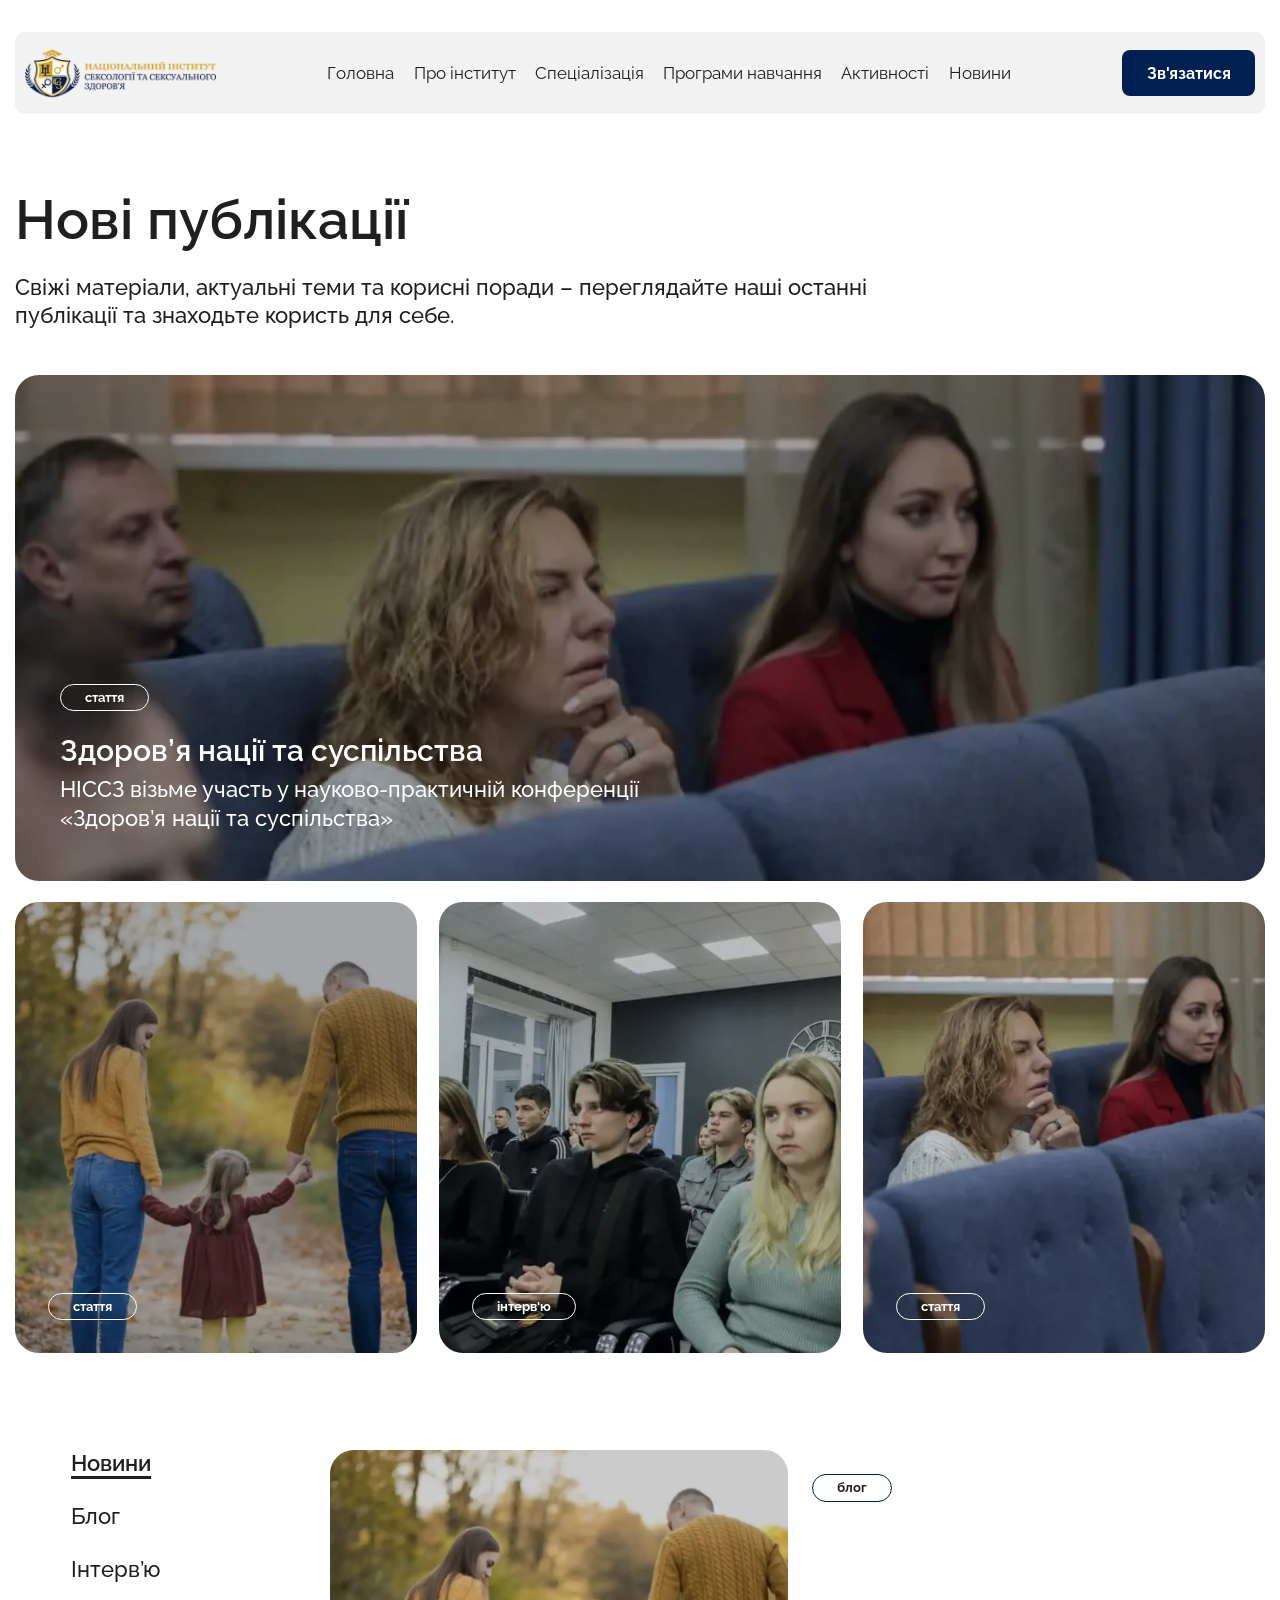
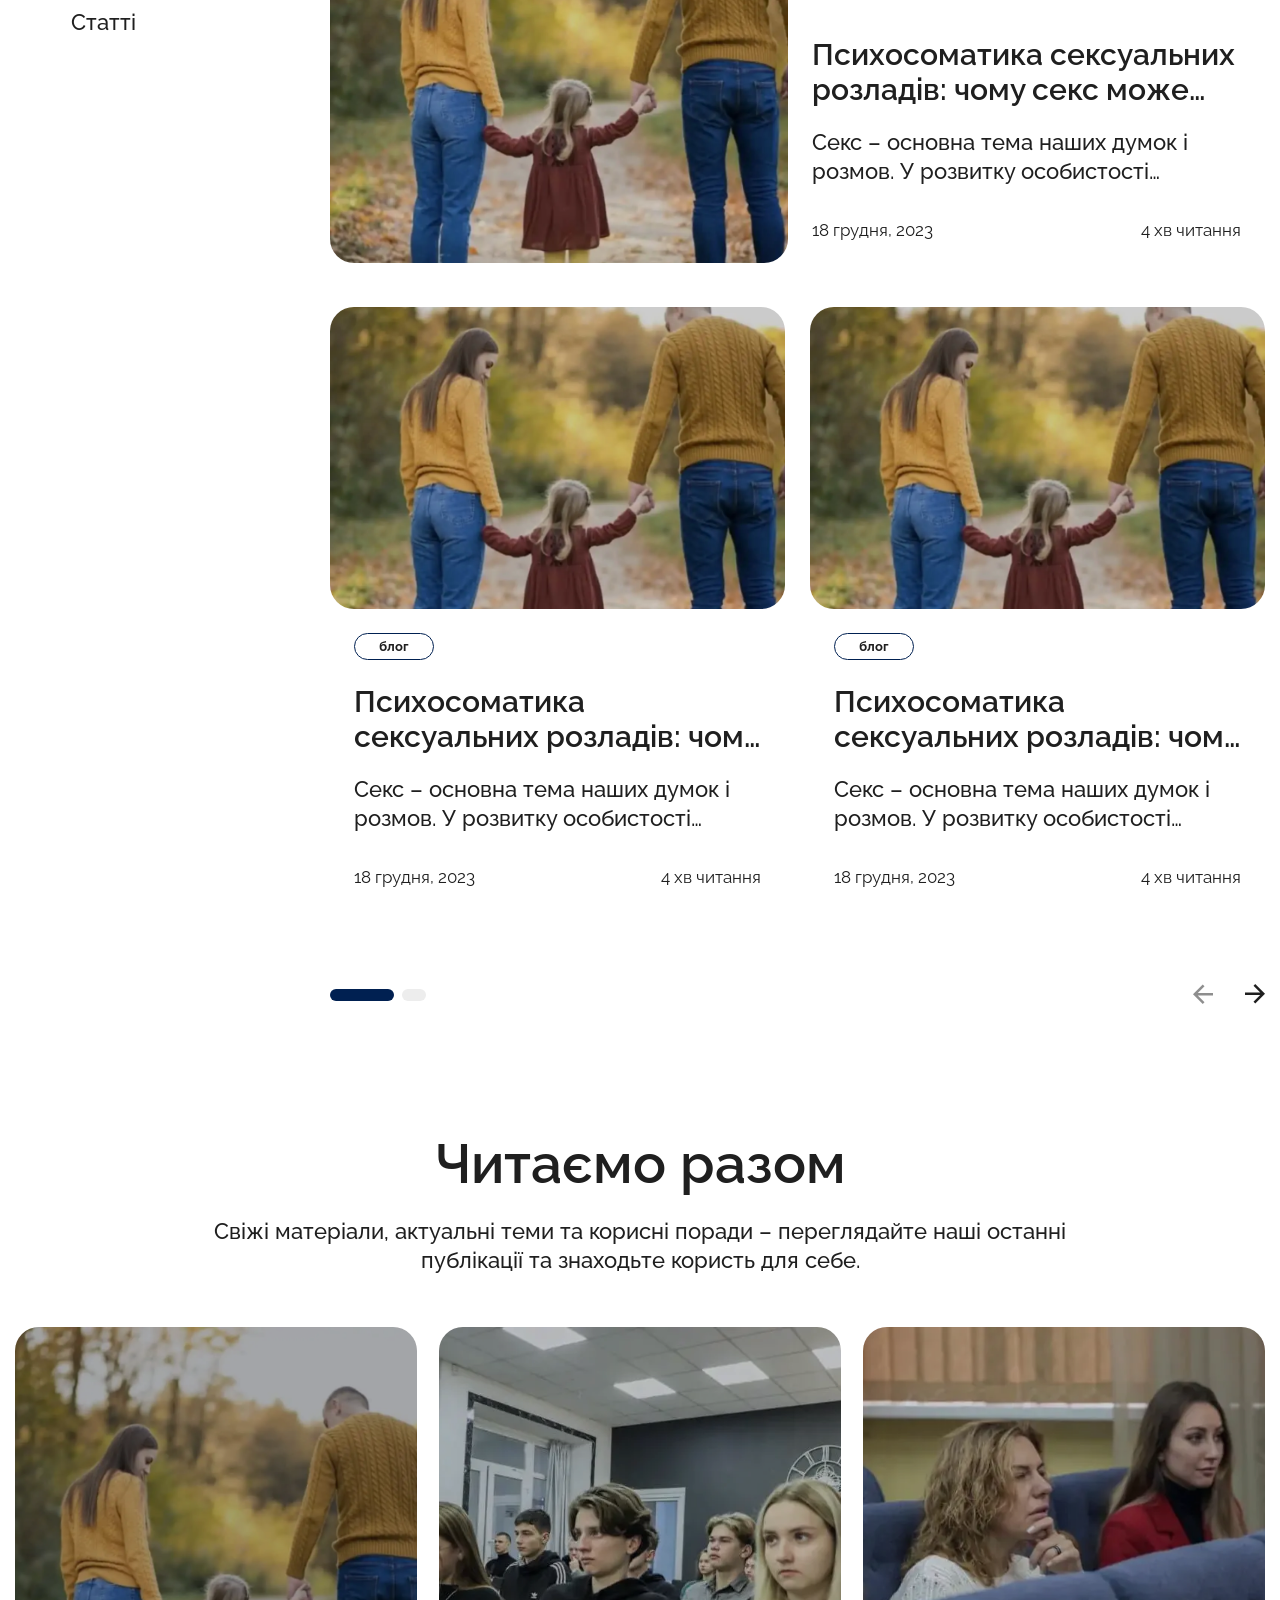
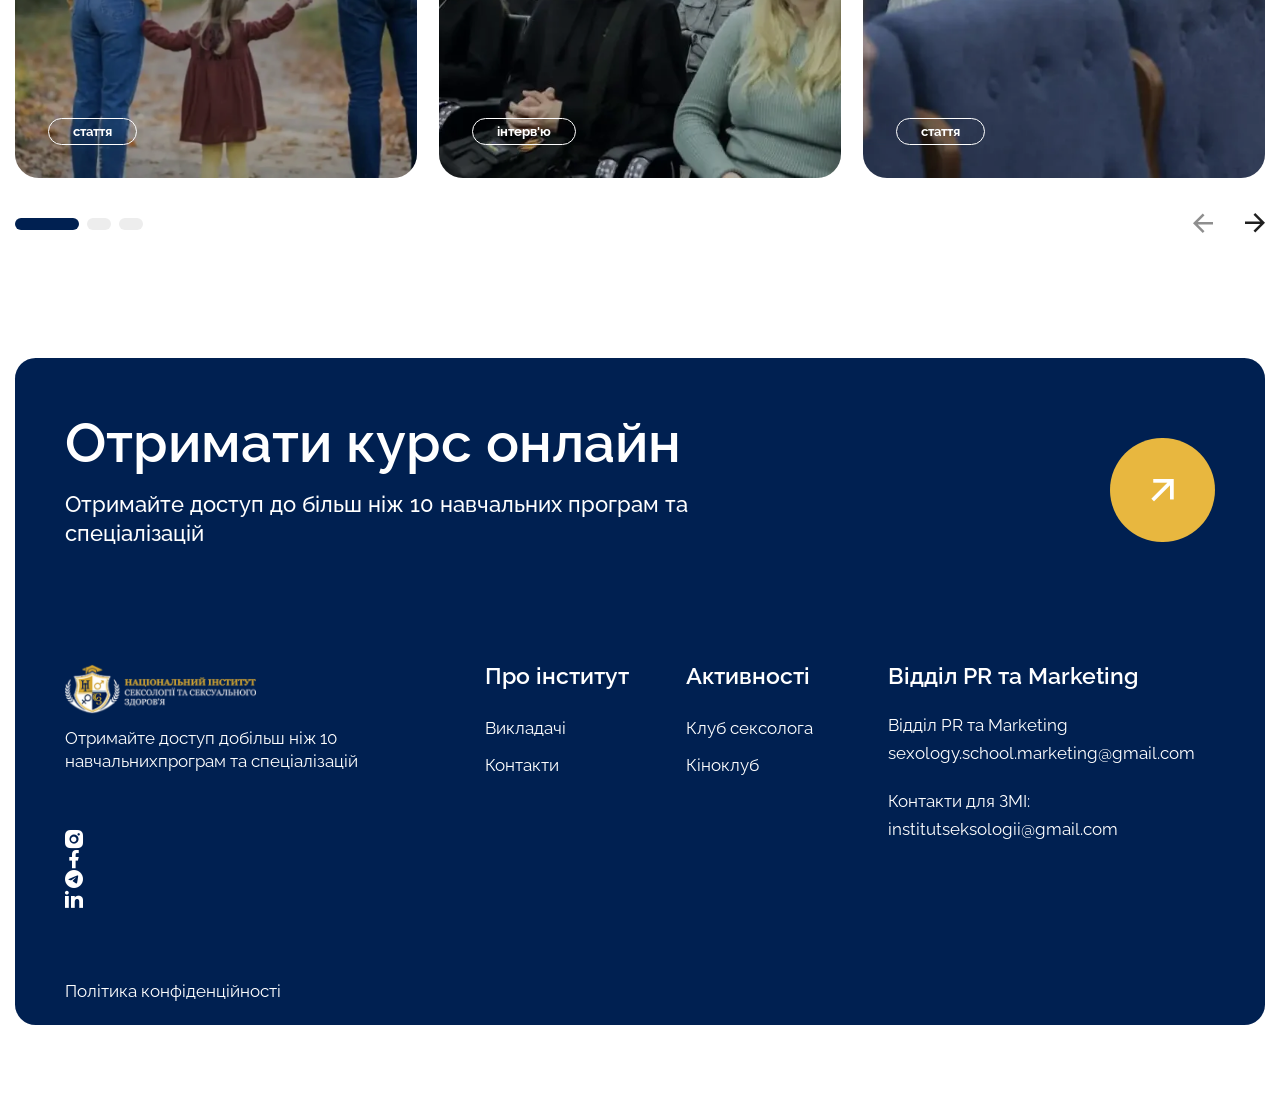
==== commit bea9355c: "Add files via upload" ====
--- a/general-news.html
+++ b/general-news.html
@@ -10,7 +10,7 @@
 			opacity: 0;
 		}
 	</style>
-	<link rel="stylesheet" href="css/style.min.css?_v=20250204233136">
+	<link rel="stylesheet" href="css/style.min.css?_v=20250826140904">
 	<link rel="shortcut icon" href="favicon.ico">
 	<!-- <meta name="robots" content="noindex, nofollow"> -->
 	<meta name="viewport" content="width=device-width, initial-scale=1.0">
@@ -19,7 +19,7 @@
 	<meta name="keywords" content="здоров`я, навчання">
 
 	<meta property="og:image" content="img/hero/02.webp">
-	<meta property="og:title" content="Головна - НАЦІОНАЛЬНИЙ ІНСТИТУТ СЕКСОЛОГІЇ ТА СЕКСУАЛЬНОГО ЗДОРОВЯ">
+	<meta property="og:title" content="Загальні Новини - НАЦІОНАЛЬНИЙ ІНСТИТУТ СЕКСОЛОГІЇ ТА СЕКСУАЛЬНОГО ЗДОРОВЯ">
 	<meta property="og:description" content="Хто ми? Національний Інститут сексології та сексуального здоров`я Про нас Категорії ТОП Спеціалізацій Всі курси Українська школа сексології 15 модулів Переглянути Школа психологічної та сексуальної реабілітації військових 15 модулів Переглянути Школа дитячої та підліткової сексології 8 модулів Переглянути Школа статевого виховання 4 модулі Переглянути Школа парного Консультування 5 модулів Переглянути Школа Тренерів Intim Wellness 5...">
 	<meta property="og:type" content="website">
 </head>
@@ -31,7 +31,7 @@
 				<div class="header__body">
 					<div class="logo">
 						<a href="/" class="logo__icon img img--contain">
-							<img src="img/logo.svg" alt="Logo">
+							<img src="img/logo.webp" alt="Logo">
 						</a>
 					</div>
 					<div class="header__menu menu">
@@ -364,7 +364,7 @@
 				</div>
 			</section>
 		</main>
-		<footer class="footer" data-watch data-watch-once data-watch-threshold="0.3">
+		<footer class="footer" data-watch data-watch-once data-watch-margin="-150px">
 			<div class="footer__container">
 				<div class="footer__body">
 					<div class="footer__top">
@@ -375,26 +375,28 @@
 							<span>онлайн</span>
 						</a>
 						<div class="footer__top-text text text-white mb-16">
-							<p>Отримайте доступ до</p>
-							<p>більш ніж 10 навчальних</p>
-							<p>програм та спеціалізацій</p>
+							<p>
+								<span>Отримайте доступ до</span>
+								<span>більш ніж 10 навчальних</span>
+								<span>програм та спеціалізацій</span>
+							</p>
 						</div>
 					</div>
 					<div class="footer__row">
 						<div class="footer__column">
 							<div class="footer__logo logo mb-12">
 								<a href="/" class="logo__icon img img--contain">
-									<img src="img/logo-light.svg" alt="Logo">
+									<img src="img/logo-light.webp" alt="Logo">
 								</a>
 							</div>
 							<div class="footer__text">
 								<p><span>Отримайте доступ добільш ніж 10 навчальних</span><span>програм та спеціалізацій</span></p>
 							</div>
-							<ul class="footer__socials mb-12">
-								<li class="footer__socials-item"><a href="" aria-label="Link icon that leads to our Instagram page" class="footer__socials-link icon-instagram"></a></li>
-								<li class="footer__socials-item"><a href="" aria-label="Link icon that leads to our Facebook page" class="footer__socials-link icon-facebook"></a></li>
-								<li class="footer__socials-item"><a href="" aria-label="Link icon that leads to our Telegram page" class="footer__socials-link icon-telegram"></a></li>
-								<li class="footer__socials-item"><a href="" aria-label="Link icon that leads to our Linkedin page" class="footer__socials-link icon-linkedin"></a></li>
+							<ul class="footer__socials-list socials-list white mb-12">
+								<li class="socials-list__item"><a href="" aria-label="Link icon that leads to our Instagram page" class="socials-list__link icon-instagram"></a></li>
+								<li class="socials-list__item"><a href="" aria-label="Link icon that leads to our Facebook page" class="socials-list__link icon-facebook"></a></li>
+								<li class="socials-list__item"><a href="" aria-label="Link icon that leads to our Telegram page" class="socials-list__link icon-telegram"></a></li>
+								<li class="socials-list__item"><a href="" aria-label="Link icon that leads to our Linkedin page" class="socials-list__link icon-linkedin"></a></li>
 							</ul>
 						</div>
 						<div class="footer__column">
@@ -446,7 +448,7 @@
 			</div>
 		</footer>
 	</div>
-	<script src="js/app.min.js?_v=20250204233136"></script>
+	<script src="js/app.min.js?_v=20250826140904"></script>
 </body>
 
 </html>
